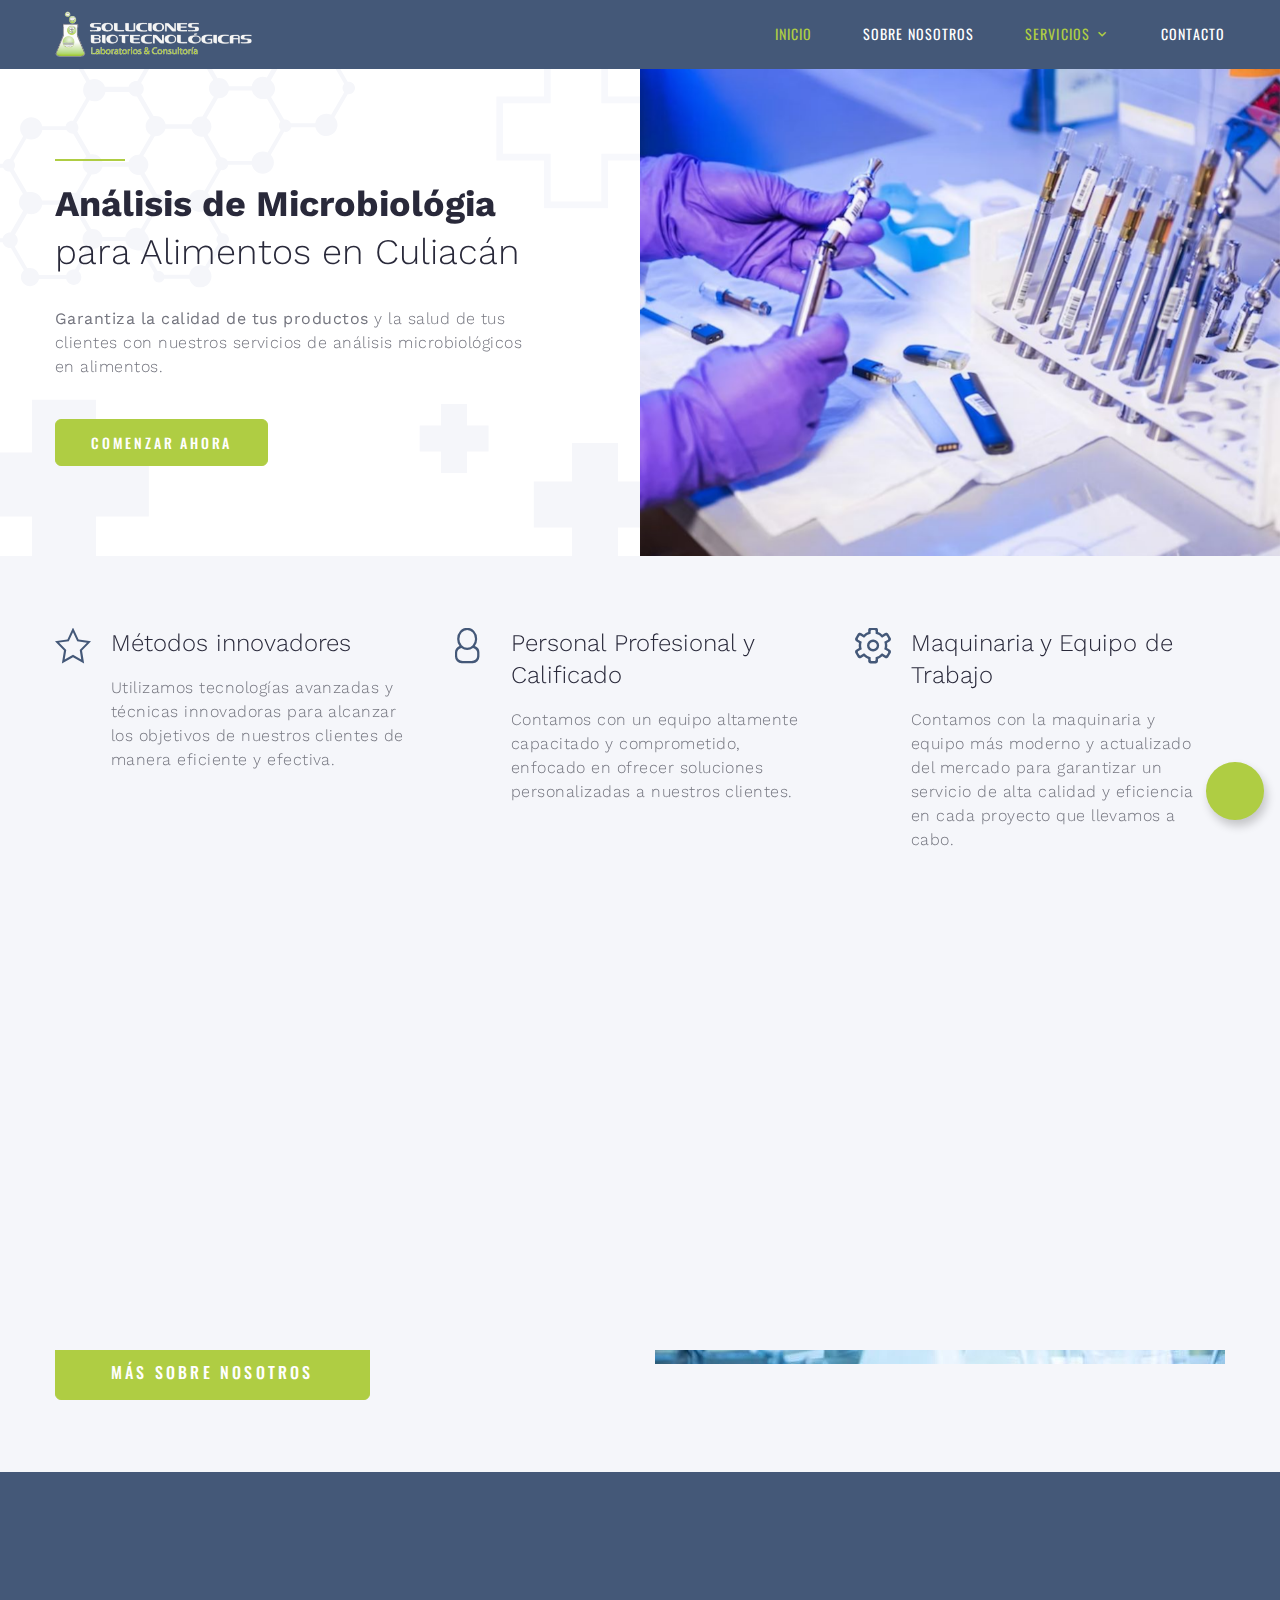
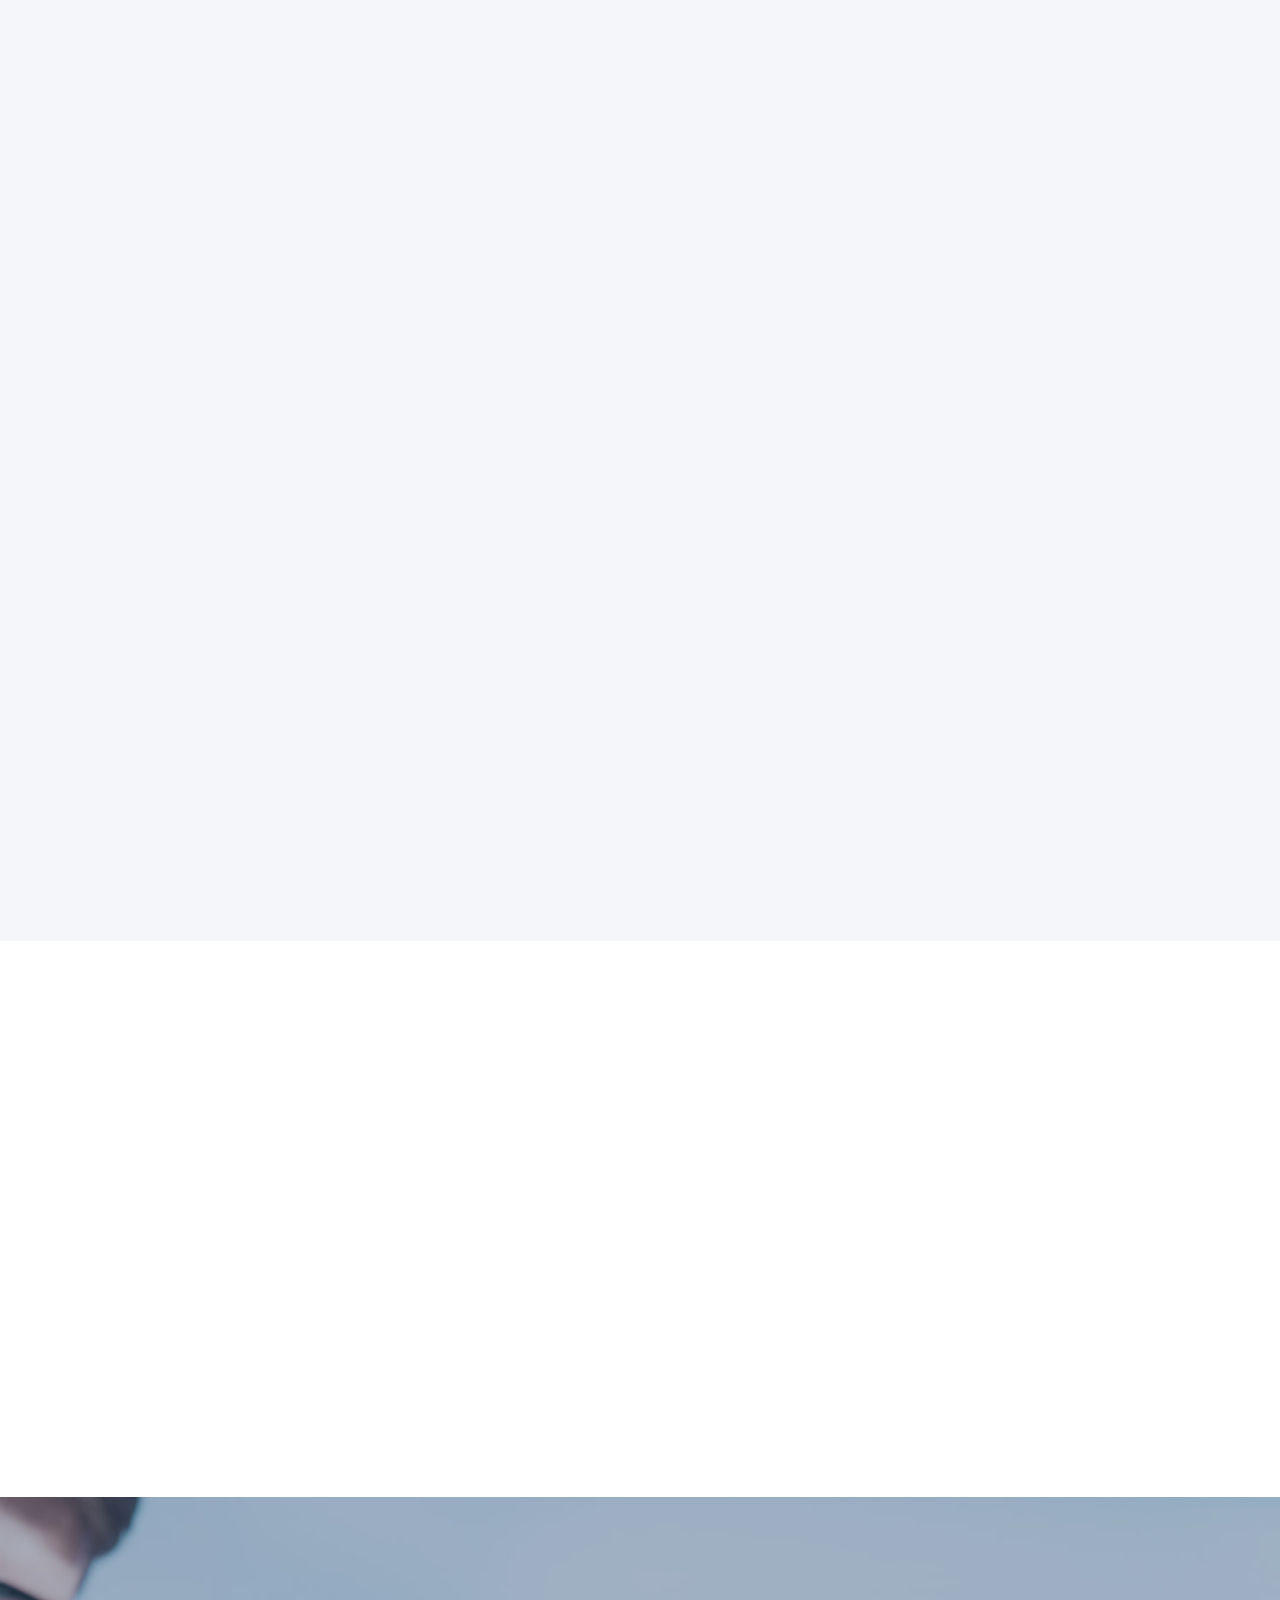
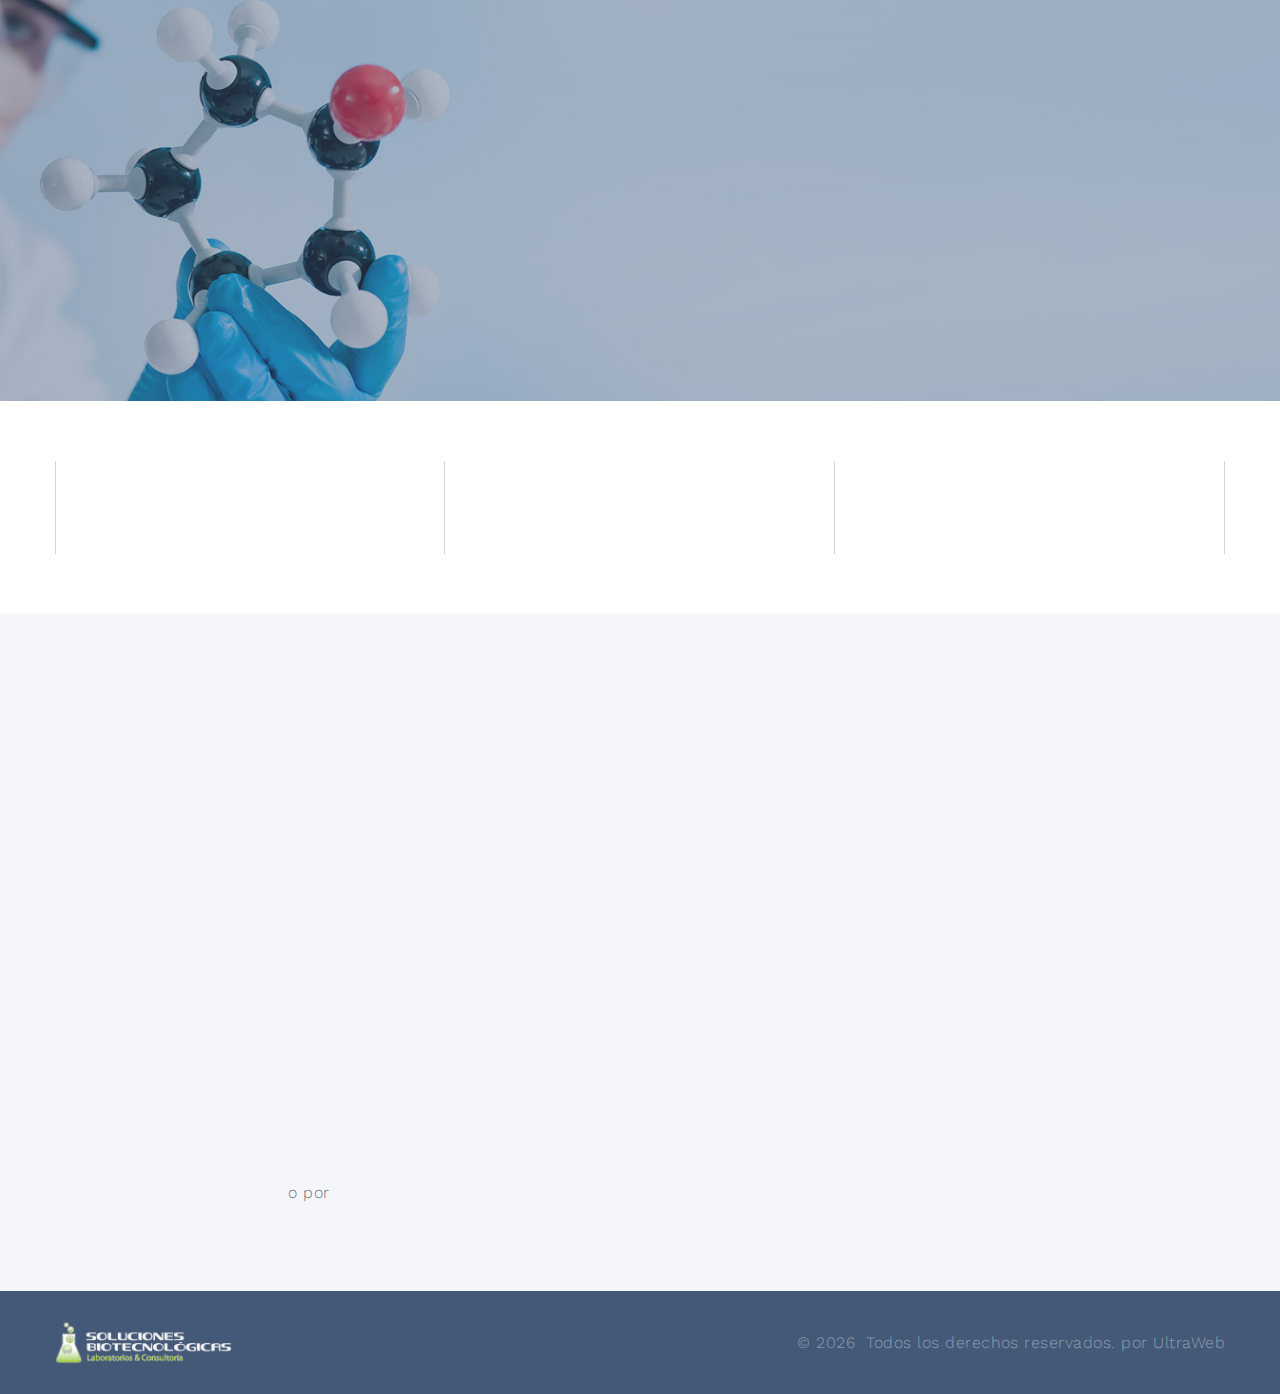
==== index.html @ 05a0835c "Update index.html" ====
<!DOCTYPE html>
<html class="wide wow-animation" lang="es-MX">
  <head>
    <title>Soluciones Biotecnológicas: Laboratorios & Consultoría</title>
    <meta name="format-detection" content="telephone=no">
    <meta name="viewport" content="width=device-width height=device-height initial-scale=1.0 maximum-scale=1.0 user-scalable=0">
    <meta http-equiv="X-UA-Compatible" content="IE=edge">
    <meta charset="utf-8">
    <link rel="icon" href="images/favicon.png" type="image/x-icon">
    <!-- Stylesheets-->
    <link rel="stylesheet" href="css/bootstrap.css">
    <link rel="stylesheet" href="css/fonts.css">
    <link rel="stylesheet" href="css/style.css">
  </head>
  <body>

    <div class="page">
      <!-- Page Header-->
      <header class="section page-header">
        <!-- RD Navbar-->
        <div class="rd-navbar-wrap">
          <nav class="rd-navbar rd-navbar-minimal" data-layout="rd-navbar-fixed" data-sm-layout="rd-navbar-fixed" data-md-layout="rd-navbar-fixed" data-md-device-layout="rd-navbar-fixed" data-lg-layout="rd-navbar-static" data-lg-device-layout="rd-navbar-fixed" data-xl-layout="rd-navbar-static" data-xl-device-layout="rd-navbar-static" data-xxl-layout="rd-navbar-static" data-xxl-device-layout="rd-navbar-static" data-lg-stick-up-offset="46px" data-xl-stick-up-offset="46px" data-xxl-stick-up-offset="46px" data-lg-stick-up="true" data-xl-stick-up="true" data-xxl-stick-up="true">
            <div class="rd-navbar-main-outer">
              <div class="rd-navbar-main">
                <!-- RD Navbar Panel-->
                <div class="rd-navbar-panel">
                  <!-- RD Navbar Toggle-->
                  <button class="rd-navbar-toggle" data-rd-navbar-toggle="#rd-navbar-nav-wrap-1"><span></span></button>
                  <!-- RD Navbar Brand--><a class="rd-navbar-brand" href="index.html"><img src="images/logo-inverse-358x102.png" alt="" width="250" height="60"/></a>
                </div>
                <div class="rd-navbar-main-element">
                  <div class="rd-navbar-nav-wrap" id="rd-navbar-nav-wrap-1">
                    <!-- RD Navbar Nav-->
                    <ul class="rd-navbar-nav">
                      <li class="rd-nav-item active"><a class="rd-nav-link" href="index.html">Inicio</a>
                      </li>
                      <li class="rd-nav-item"><a class="rd-nav-link" href="nosotros.html">Sobre Nosotros</a>
                      </li>
                      <li class="rd-nav-item active"><a class="rd-nav-link" href="#">Servicios</a>
                        <!-- RD Navbar Dropdown-->
                        <ul class="rd-menu rd-navbar-dropdown">
                          <li class="rd-dropdown-item"><a class="rd-dropdown-link" href="microbiologicos.html">Microbiológicos</a></li>
                          <li class="rd-dropdown-item"><a class="rd-dropdown-link" href="bromatologicos.html">Bromatológicos</a></li>
                          <li class="rd-dropdown-item"><a class="rd-dropdown-link" href="fisicoquimicos.html">Fisicoquímicos</a></li>
                          <li class="rd-dropdown-item"><a class="rd-dropdown-link" href="otros-servicios.html">Otros Servicios</a></li>
                        </ul>
                      </li>
                      <li class="rd-nav-item"><a class="rd-nav-link" href="#contacto">Contacto</a>
                      </li>
                    </ul>
                  </div>
                </div>
              </div>
            </div>
          </nav>
        </div>
      </header>
      <!-- FScreen-->
      <section class="section section-decor parallax-scene-js">
        <div class="section-halfscreen">
          <div class="section-halfscreen-inner">
            <div class="section-halfscreen-image wow fadeIn" style="background-image: url(images/screens-2-960x680.jpg);"></div>
            <div class="container">
              <div class="row">
                <div class="col-md-6 col-lg-5">
                  <div class="section-halfscreen-content">
                    <div class="wow-outer divider-small-outer">
                      <div class="divider-small wow fadeInLeft"></div>
                    </div>
                    <div class="wow-outer heading-3 offset-negative-1">
                      <h3 class="wow fadeInUp" data-wow-delay=".2s"><span class="font-weight-bold">Análisis de Microbiológia</span><br><span class="font-weight-light">para Alimentos en Culiacán</span></h3>
                    </div>
                    <div class="wow-outer p">
                      <p class="wow fadeInDown" data-wow-delay=".2s"><b>Garantiza la calidad de tus productos</b> y la salud de tus clientes con nuestros servicios de análisis microbiológicos en alimentos.</p>
                    </div><a class="button button-primary button-winona wow fadeIn" href="#contacto">Comenzar Ahora</a>
                  </div>
                </div>
              </div>
            </div>
          </div>
        </div>
        <div class="decor-1">
          <div class="layer" data-depth="0.1">
            <svg width="618px" height="422px" viewbox="0 0 618 422">
              <path fill-rule="evenodd" fill="rgb(245, 246, 250)" d="M136.975,313.080 C145.281,313.080 152.160,306.976 153.366,299.011 L187.264,299.011 C188.597,305.925 194.677,311.150 201.983,311.150 C202.757,311.150 203.512,311.071 204.255,310.958 L219.662,337.629 C215.755,340.336 213.195,344.846 213.195,349.956 C213.195,355.538 216.248,360.402 220.774,362.983 L202.058,395.385 C201.381,395.261 200.684,395.187 199.971,395.187 C194.725,395.187 190.314,398.718 188.961,403.529 L148.557,403.529 C147.204,397.437 141.769,392.878 135.265,392.878 C133.843,392.878 132.471,393.098 131.181,393.502 L112.397,360.982 C115.200,358.897 117.025,355.569 117.025,351.807 C117.025,348.332 115.470,345.225 113.024,343.126 L131.019,311.972 C132.869,312.683 134.874,313.080 136.975,313.080 M325.234,306.748 C330.479,306.748 334.890,303.217 336.244,298.405 L371.564,298.405 C373.763,304.980 379.959,309.723 387.276,309.723 C389.285,309.723 391.211,309.365 392.993,308.710 C393.341,308.630 393.685,308.540 394.022,308.433 L414.770,344.349 C413.224,346.007 412.271,348.222 412.271,350.666 C412.271,353.109 413.223,355.324 414.769,356.980 L395.412,390.488 C393.240,389.442 390.803,388.856 388.229,388.856 C379.924,388.856 373.045,394.959 371.838,402.924 L334.491,402.924 C333.250,399.782 330.190,397.557 326.603,397.557 C326.003,397.557 325.419,397.620 324.855,397.738 L305.542,364.307 C309.450,361.599 312.009,357.089 312.009,351.978 C312.009,347.817 310.310,344.055 307.570,341.339 C306.906,340.190 306.109,339.128 305.199,338.175 L323.444,306.591 C324.028,306.685 324.622,306.748 325.234,306.748 M42.583,258.258 C50.888,258.258 57.767,252.154 58.973,244.190 L95.282,244.190 C96.732,247.421 99.972,249.675 103.745,249.675 C104.278,249.675 104.800,249.621 105.308,249.534 L124.752,283.191 C121.140,285.929 118.801,290.256 118.801,295.136 C118.801,299.288 120.495,303.044 123.225,305.758 C123.749,306.533 124.335,307.265 124.979,307.940 L106.229,340.398 C106.013,340.384 105.798,340.365 105.579,340.365 C100.333,340.365 95.921,343.897 94.568,348.709 L54.165,348.709 C52.812,342.616 47.376,338.058 40.873,338.058 C39.451,338.058 38.079,338.276 36.790,338.680 L16.042,302.765 C17.589,301.108 18.540,298.893 18.540,296.449 C18.540,294.006 17.589,291.789 16.043,290.134 L35.399,256.626 C37.572,257.673 40.009,258.258 42.583,258.258 M228.281,254.083 C235.359,254.083 241.275,249.177 242.853,242.586 L281.335,242.586 C282.678,249.488 288.758,254.698 296.056,254.698 C297.101,254.698 298.123,254.591 299.109,254.387 L317.753,286.660 C315.327,288.757 313.786,291.850 313.786,295.308 C313.786,298.782 315.342,301.890 317.789,303.989 L300.132,334.553 C298.023,333.581 295.678,333.035 293.203,333.035 C284.898,333.035 278.019,339.139 276.814,347.103 L242.914,347.103 C241.581,340.190 235.501,334.965 228.195,334.965 C227.420,334.965 226.665,335.043 225.923,335.157 L210.517,308.486 C214.423,305.779 216.984,301.269 216.984,296.158 C216.984,290.695 214.055,285.924 209.686,283.303 L226.618,253.990 C227.165,254.049 227.719,254.083 228.281,254.083 M137.063,202.214 C145.368,202.214 152.246,196.110 153.452,188.145 L189.324,188.145 C190.450,190.145 192.294,191.682 194.510,192.409 C195.743,193.110 197.167,193.514 198.688,193.514 C198.930,193.514 199.164,193.496 199.400,193.476 L218.967,227.347 C215.505,230.093 213.281,234.332 213.281,239.092 C213.281,244.555 216.211,249.325 220.581,251.945 L203.645,281.259 C203.100,281.200 202.546,281.166 201.983,281.166 C194.904,281.166 188.987,286.072 187.410,292.665 L153.089,292.665 C151.352,285.371 144.804,279.940 136.975,279.940 C136.066,279.940 135.177,280.016 134.308,280.157 C134.140,280.151 133.972,280.144 133.802,280.144 C132.755,280.144 131.734,280.252 130.749,280.456 L110.961,246.203 C112.244,244.615 113.020,242.605 113.020,240.404 C113.020,237.961 112.068,235.745 110.522,234.089 L129.878,200.582 C132.051,201.629 134.488,202.214 137.063,202.214 M321.944,197.284 C328.897,197.284 334.734,192.551 336.432,186.134 L375.071,186.134 C376.547,192.862 382.543,197.900 389.719,197.900 C390.765,197.900 391.786,197.791 392.773,197.588 L412.560,231.843 C411.477,233.268 410.825,235.039 410.825,236.967 C410.825,238.171 411.080,239.315 411.532,240.353 C411.894,242.012 412.696,243.509 413.814,244.709 L394.459,278.216 C392.286,277.169 389.850,276.583 387.276,276.583 C378.968,276.583 372.090,282.688 370.885,290.653 L335.676,290.653 C333.893,286.656 329.894,283.867 325.234,283.867 C324.793,283.867 324.360,283.898 323.933,283.945 L305.227,251.563 C308.772,248.821 311.055,244.533 311.055,239.707 C311.055,234.125 308.002,229.261 303.476,226.679 L320.503,197.203 C320.979,197.250 321.457,197.284 321.944,197.284 M230.724,145.416 C239.032,145.416 245.910,139.312 247.115,131.347 L282.324,131.347 C284.107,135.343 288.106,138.133 292.766,138.133 C293.207,138.133 293.640,138.102 294.067,138.054 L312.773,170.437 C309.228,173.179 306.945,177.467 306.945,182.292 C306.945,187.875 309.998,192.738 314.524,195.320 L297.497,224.796 C297.021,224.750 296.543,224.715 296.056,224.715 C289.103,224.715 283.266,229.449 281.567,235.866 L242.929,235.866 C241.453,229.137 235.457,224.100 228.281,224.100 C227.235,224.100 226.214,224.208 225.227,224.411 L205.440,190.157 C206.523,188.732 207.175,186.961 207.175,185.032 C207.175,183.828 206.920,182.684 206.468,181.647 C206.106,179.987 205.304,178.490 204.185,177.290 L223.541,143.784 C225.714,144.830 228.150,145.416 230.724,145.416 M416.017,140.834 C423.094,140.834 429.013,135.928 430.590,129.335 L464.911,129.335 C466.648,136.628 473.196,142.060 481.025,142.060 C481.934,142.060 482.823,141.984 483.692,141.842 C483.860,141.848 484.028,141.855 484.198,141.855 C485.245,141.855 486.266,141.748 487.251,141.544 L507.039,175.797 C505.756,177.384 504.980,179.395 504.980,181.595 C504.980,184.038 505.932,186.254 507.478,187.910 L488.122,221.418 C485.949,220.371 483.511,219.785 480.937,219.785 C472.632,219.785 465.754,225.890 464.548,233.854 L428.676,233.854 C427.550,231.855 425.706,230.318 423.490,229.590 C422.257,228.889 420.833,228.486 419.312,228.486 C419.070,228.486 418.836,228.504 418.599,228.523 L399.033,194.652 C402.495,191.906 404.719,187.668 404.719,182.908 C404.719,177.444 401.789,172.674 397.419,170.054 L414.355,140.740 C414.900,140.800 415.454,140.834 416.017,140.834 M324.797,88.965 C333.102,88.965 339.981,82.860 341.186,74.896 L375.086,74.896 C376.419,81.809 382.499,87.034 389.805,87.034 C390.579,87.034 391.335,86.956 392.077,86.843 L407.483,113.514 C403.577,116.221 401.016,120.731 401.016,125.842 C401.016,131.305 403.945,136.076 408.314,138.697 L391.382,168.010 C390.834,167.950 390.281,167.917 389.719,167.917 C382.641,167.917 376.725,172.823 375.147,179.413 L336.665,179.413 C335.322,172.512 329.242,167.302 321.944,167.302 C320.899,167.302 319.877,167.409 318.891,167.613 L300.247,135.340 C302.673,133.242 304.214,130.150 304.214,126.691 C304.214,123.217 302.658,120.110 300.211,118.011 L317.868,87.446 C319.977,88.419 322.322,88.965 324.797,88.965 M512.421,81.635 C517.667,81.635 522.079,78.102 523.432,73.291 L563.835,73.291 C565.188,79.384 570.624,83.942 577.127,83.942 C578.549,83.942 579.921,83.723 581.210,83.319 L601.958,119.235 C600.411,120.892 599.460,123.107 599.460,125.551 C599.460,127.994 600.411,130.211 601.957,131.865 L582.601,165.373 C580.428,164.326 577.991,163.742 575.417,163.742 C567.112,163.742 560.233,169.845 559.027,177.810 L522.718,177.810 C521.268,174.579 518.028,172.324 514.255,172.324 C513.722,172.324 513.200,172.379 512.692,172.466 L493.248,138.809 C496.860,136.071 499.198,131.744 499.198,126.863 C499.198,122.712 497.504,118.955 494.775,116.242 C494.251,115.467 493.665,114.734 493.021,114.060 L511.771,81.602 C511.987,81.615 512.202,81.635 512.421,81.635 M229.771,33.144 C238.076,33.144 244.955,27.040 246.162,19.075 L283.509,19.075 C284.750,22.217 287.810,24.443 291.397,24.443 C291.997,24.443 292.581,24.380 293.144,24.261 L312.458,57.693 C308.550,60.401 305.990,64.911 305.990,70.021 C305.990,74.183 307.690,77.945 310.430,80.660 C311.094,81.809 311.891,82.872 312.801,83.825 L294.556,115.408 C293.972,115.314 293.378,115.252 292.766,115.252 C287.521,115.252 283.110,118.783 281.756,123.594 L246.436,123.594 C244.237,117.020 238.041,112.276 230.724,112.276 C228.715,112.276 226.788,112.635 225.006,113.289 C224.659,113.369 224.315,113.460 223.978,113.566 L203.230,77.650 C204.776,75.993 205.729,73.777 205.729,71.334 C205.729,68.891 204.777,66.675 203.231,65.019 L222.588,31.511 C224.760,32.558 227.197,33.144 229.771,33.144 M418.029,26.813 C423.275,26.813 427.686,23.281 429.039,18.471 L469.443,18.471 C470.796,24.563 476.231,29.121 482.735,29.121 C484.157,29.121 485.529,28.901 486.819,28.497 L505.603,61.018 C502.800,63.102 500.975,66.431 500.975,70.193 C500.975,73.668 502.530,76.775 504.976,78.873 L486.981,110.028 C485.131,109.316 483.126,108.920 481.025,108.920 C472.719,108.920 465.840,115.024 464.634,122.989 L430.736,122.989 C429.403,116.075 423.323,110.850 416.017,110.850 C415.243,110.850 414.488,110.928 413.745,111.041 L398.338,84.371 C402.245,81.663 404.805,77.154 404.805,72.043 C404.805,66.462 401.752,61.597 397.226,59.016 L415.942,26.614 C416.619,26.738 417.316,26.813 418.029,26.813 M229.771,0.005 C220.614,0.005 213.192,7.424 213.192,16.576 C213.192,21.008 214.938,25.032 217.775,28.005 L198.017,62.205 C197.508,62.118 196.987,62.063 196.454,62.063 C191.330,62.063 187.177,66.214 187.177,71.334 C187.177,76.455 191.330,80.605 196.454,80.605 C196.987,80.605 197.508,80.550 198.017,80.463 L218.853,116.529 C216.393,118.788 214.769,121.940 214.490,125.471 C214.266,126.561 214.146,127.689 214.146,128.847 C214.146,133.280 215.891,137.303 218.729,140.276 L198.972,174.477 C198.462,174.390 197.941,174.335 197.408,174.335 C192.753,174.335 188.912,177.763 188.244,182.228 L153.286,182.228 C151.709,174.717 145.046,169.076 137.063,169.076 C127.906,169.076 120.484,176.494 120.484,185.646 C120.484,190.079 122.229,194.101 125.066,197.075 L105.308,231.277 C104.800,231.188 104.278,231.133 103.745,231.133 C99.356,231.133 95.689,234.181 94.725,238.272 L58.807,238.272 C57.230,230.761 50.567,225.120 42.583,225.120 C33.426,225.120 26.004,232.538 26.004,241.689 C26.004,246.123 27.749,250.146 30.586,253.119 L10.830,287.320 C10.320,287.232 9.799,287.178 9.265,287.178 C4.142,287.178 -0.011,291.328 -0.011,296.449 C-0.011,301.569 4.142,305.720 9.265,305.720 C9.799,305.720 10.320,305.665 10.830,305.578 L31.665,341.643 C28.955,344.132 27.255,347.701 27.255,351.668 C27.255,359.184 33.353,365.278 40.873,365.278 C47.378,365.278 52.813,360.720 54.165,354.626 L94.497,354.626 C95.755,359.580 100.232,363.247 105.579,363.247 C106.001,363.247 106.418,363.222 106.828,363.177 L126.056,396.464 C123.347,398.953 121.647,402.523 121.647,406.489 C121.647,414.006 127.745,420.101 135.265,420.101 C141.770,420.101 147.206,415.542 148.557,409.449 L188.889,409.449 C190.147,414.400 194.625,418.069 199.971,418.069 C206.294,418.069 211.419,412.945 211.419,406.626 C211.419,403.151 209.862,400.044 207.415,397.947 L226.532,364.854 C227.078,364.916 227.632,364.948 228.195,364.948 C235.427,364.948 241.462,359.832 242.878,353.021 L276.980,353.021 C278.478,360.162 284.578,365.602 292.036,366.123 C293.592,366.670 295.264,366.971 297.009,366.971 C298.056,366.971 299.077,366.862 300.063,366.658 L319.851,400.913 C318.768,402.338 318.116,404.109 318.116,406.038 C318.116,410.722 321.916,414.520 326.603,414.520 C330.305,414.520 333.446,412.146 334.605,408.842 L372.004,408.842 C373.581,416.354 380.244,421.994 388.229,421.994 C397.386,421.994 404.808,414.575 404.808,405.425 C404.808,400.992 403.062,396.968 400.225,393.994 L419.983,359.795 C420.492,359.881 421.013,359.936 421.546,359.936 C426.670,359.936 430.823,355.786 430.823,350.666 C430.823,345.545 426.670,341.395 421.546,341.395 C421.013,341.395 420.492,341.450 419.983,341.537 L399.147,305.471 C401.607,303.211 403.231,300.059 403.509,296.529 C403.734,295.439 403.854,294.310 403.854,293.153 C403.854,288.719 402.108,284.697 399.271,281.723 L419.028,247.522 C419.538,247.609 420.059,247.665 420.592,247.665 C425.247,247.665 429.088,244.237 429.756,239.771 L464.714,239.771 C466.291,247.283 472.953,252.924 480.937,252.924 C490.094,252.924 497.516,245.505 497.516,236.354 C497.516,231.920 495.771,227.898 492.934,224.924 L512.692,190.723 C513.200,190.812 513.722,190.866 514.255,190.866 C518.644,190.866 522.310,187.818 523.275,183.728 L559.193,183.728 C560.770,191.239 567.433,196.879 575.417,196.879 C584.574,196.879 591.996,189.462 591.996,180.311 C591.996,175.877 590.251,171.854 587.414,168.881 L607.170,134.679 C607.680,134.767 608.201,134.822 608.735,134.822 C613.858,134.822 618.011,130.671 618.011,125.551 C618.011,120.431 613.858,116.280 608.735,116.280 C608.201,116.280 607.680,116.335 607.170,116.422 L586.335,80.357 C589.045,77.868 590.745,74.299 590.745,70.332 C590.745,62.815 584.647,56.721 577.127,56.721 C570.622,56.721 565.187,61.280 563.835,67.374 L523.503,67.374 C522.245,62.420 517.768,58.752 512.421,58.752 C511.999,58.752 511.582,58.778 511.172,58.823 L491.944,25.536 C494.653,23.047 496.353,19.477 496.353,15.511 C496.353,7.993 490.255,1.899 482.735,1.899 C476.230,1.899 470.794,6.458 469.443,12.551 L429.111,12.551 C427.853,7.600 423.375,3.931 418.029,3.931 C411.706,3.931 406.581,9.055 406.581,15.374 C406.581,18.848 408.138,21.955 410.585,24.052 L391.467,57.145 C390.922,57.084 390.367,57.052 389.805,57.052 C382.573,57.052 376.538,62.168 375.122,68.978 L341.020,68.978 C339.522,61.838 333.422,56.397 325.964,55.877 C324.408,55.330 322.736,55.029 320.991,55.029 C319.944,55.029 318.923,55.138 317.937,55.342 L298.148,21.086 C299.232,19.661 299.883,17.890 299.883,15.962 C299.883,11.277 296.084,7.480 291.397,7.480 C287.695,7.480 284.554,9.854 283.395,13.158 L245.995,13.158 C244.419,5.646 237.756,0.005 229.771,0.005 "></path>
            </svg>
          </div>
        </div>
        <div class="decor-2">
          <div class="layer" data-depth="0.14">
            <svg class="plus" width="253px" height="253px" viewbox="0 0 253 253">
              <path fill-rule="evenodd" fill="rgb(245, 246, 250)" d="M173.937,0.003 L79.063,0.003 L79.063,79.062 L0.003,79.062 L0.003,173.936 L79.063,173.936 L79.063,252.997 L173.937,252.997 L173.937,173.936 L252.997,173.936 L252.997,79.062 L173.937,79.062 L173.937,0.003 "></path>
            </svg>
          </div>
        </div>
        <div class="decor-3">
          <div class="layer" data-depth="0.16">
            <svg class="plus" width="239px" height="238px" viewbox="0 0 239 238">
              <path fill-rule="evenodd" fill="rgb(247, 248, 252)" d="M10.508,156.748 L10.508,81.253 L81.754,81.253 L81.754,10.007 L157.249,10.007 L157.249,81.253 L228.495,81.253 L228.495,156.745 L157.249,156.748 L157.249,227.995 L81.754,227.995 L81.754,156.748 L10.508,156.748 M167.249,0.005 L71.752,0.005 L71.752,71.251 L0.506,71.251 L0.506,166.750 L71.752,166.750 L71.752,237.995 L167.249,237.995 L167.249,166.750 L238.494,166.750 L238.494,71.251 L233.496,71.251 L233.496,76.252 L233.496,71.251 L167.249,71.251 L167.249,0.005 "></path>
            </svg>
          </div>
        </div>
        <div class="decor-4">
          <div class="layer" data-depth="0.13">
            <svg class="plus" width="253px" height="253px" viewbox="0 0 253 253">
              <path fill-rule="evenodd" fill="rgb(245, 246, 250)" d="M173.937,0.003 L79.063,0.003 L79.063,79.062 L0.003,79.062 L0.003,173.936 L79.063,173.936 L79.063,252.997 L173.937,252.997 L173.937,173.936 L252.997,173.936 L252.997,79.062 L173.937,79.062 L173.937,0.003 "></path>
            </svg>
          </div>
        </div>
        <div class="decor-5">
          <div class="layer" data-depth="0.2">
            <svg class="plus" width="253px" height="253px" viewbox="0 0 253 253">
              <path fill-rule="evenodd" fill="rgb(245, 246, 250)" d="M173.937,0.003 L79.063,0.003 L79.063,79.062 L0.003,79.062 L0.003,173.936 L79.063,173.936 L79.063,252.997 L173.937,252.997 L173.937,173.936 L252.997,173.936 L252.997,79.062 L173.937,79.062 L173.937,0.003 "></path>
            </svg>
          </div>
        </div>
      </section>
      <!-- Small Features-->
      <section class="section section-lg bg-gray-100">
        <div class="container">
          <div class="row row-30">
            <div class="col-sm-6 col-lg-4 wow-outer">
              <!-- Box Minimal-->
              <article class="box-minimal">
                <div class="box-minimal-icon fl-bigmug-line-favourites5 wow fadeIn"></div>
                <div class="box-minimal-main wow-outer">
                  <h4 class="box-minimal-title wow slideInDown">Métodos innovadores</h4>
                  <p class="wow fadeInUpSmall">Utilizamos tecnologías avanzadas y técnicas innovadoras para alcanzar los objetivos de nuestros clientes de manera eficiente y efectiva.</p> 
                </div>
              </article>
            </div>
            <div class="col-sm-6 col-lg-4 wow-outer">
              <!-- Box Minimal-->
              <article class="box-minimal">
                <div class="box-minimal-icon fl-bigmug-line-user144 wow fadeIn" data-wow-delay=".1s"></div>
                <div class="box-minimal-main wow-outer">
                  <h4 class="box-minimal-title wow slideInDown" data-wow-delay=".1s">Personal Profesional y Calificado</h4>
                  <p class="wow fadeInUpSmall" data-wow-delay=".1s">Contamos con un equipo altamente capacitado y comprometido, enfocado en ofrecer soluciones personalizadas a nuestros clientes.</p>
                </div>
              </article>
            </div>
            <div class="col-sm-6 col-lg-4 wow-outer">
              <!-- Box Minimal-->
              <article class="box-minimal">
                <div class="box-minimal-icon fl-bigmug-line-gear30 wow fadeIn" data-wow-delay=".2s"></div>
                <div class="box-minimal-main wow-outer">
                  <h4 class="box-minimal-title wow slideInDown" data-wow-delay=".2s">Maquinaria y Equipo de Trabajo</h4>
                  <p class="wow fadeInUpSmall" data-wow-delay=".2s">Contamos con la maquinaria y equipo más moderno y actualizado del mercado para garantizar un servicio de alta calidad y eficiencia en cada proyecto que llevamos a cabo.</p>
                </div>
              </article>
            </div>
          </div>
        </div>
      </section>
      <!-- Advantages and Achievements-->
      <!--<section class="section section-lg text-center">
        <div class="container">
          <h3 class="wow-outer"><span class="wow slideInUp">Nuestros Logros</span></h3>
          <p class="wow-outer"><span class="text-width-1 wow slideInDown">Desde nuestro establecimiento en 2007, nuestro equipo ha logrado mucho. A continuación se presentan algunas estadísticas y datos interesantes sobre nuestro laboratorio científico.</span></p>
          <div class="row row-30">
            <div class="col-6 col-md-3 wow-outer">
              <article class="counter-minimal wow slideInDown">
                <div class="counter-minimal-icon fl-bigmug-line-circular220"></div>
                <div class="counter-minimal-main">
                  <div class="counter">120</div>
                </div>
                <h5 class="counter-minimal-title">Soluciones científicas</h5>
              </article>
            </div>
            <div class="col-6 col-md-3 wow-outer">
              <article class="counter-minimal wow slideInDown">
                <div class="counter-minimal-icon fl-bigmug-line-graphical8"></div>
                <div class="counter-minimal-main">
                  <div class="counter">238</div>
                </div>
                <h5 class="counter-minimal-title">Proyectos de investigación</h5>
              </article>
            </div>
            <div class="col-6 col-md-3 wow-outer">
              <article class="counter-minimal wow slideInDown">
                <div class="counter-minimal-icon fl-bigmug-line-favourites5"></div>
                <div class="counter-minimal-main">
                  <div class="counter">16</div>
                </div>
                <h5 class="counter-minimal-title">años de experiencia</h5>
              </article>
            </div>
            <div class="col-6 col-md-3 wow-outer">
              <article class="counter-minimal wow slideInDown">
                <div class="counter-minimal-icon fl-bigmug-line-user144"></div>
                <div class="counter-minimal-main">
                  <div class="counter">54</div>
                </div>
                <h5 class="counter-minimal-title">Empleados Calificados</h5>
              </article>
            </div>
          </div>
        </div>
      </section>-->
      <section class="section section-lg bg-gray-100">
        <div class="container">
          <div class="row row-50 justify-content-center justify-content-lg-between">
            <div class="col-md-10 col-lg-6 col-xl-5">
              <h3>¿Quiénes somos?</h3>
              <p>Somos una organización en el giro de servicios que se encargan de realizar <span class="font-weight-bold">estudios de laboratorio en alimentos tanto humano como animal.</span></p>
              <p>Iniciamos en el año <span class="font-weight-bold">2007</span> operaciones con el nombre de <span class="font-weight-bold">Laboratorio Industrial Gervel SA de CV</span>, a principios del <span class="font-weight-bold">2010</span> nos posicionamos bajo el nombre de Soluciones Biotecnológicas; Laboratorios & Consultoría, abarcando análisis de alimentos, así como consultorías en materias de calidad dentro de industria de alimentaria</p><a class="button button-lg button-primary button-winona" href="nosotros.html">Más sobre nosotros</a>
            </div>
            <div class="col-md-10 col-lg-6"><img class="img-responsive" src="images/nosotros.jpg" alt="" width="570" height="368"/>
            </div>
          </div>
        </div>
      </section>
      <!-- CTA Thin-->
      <section class="section section-xs bg-secondary text-center">
        <div class="container">
          <div class="row justify-content-center">
            <div class="col-sm-10 col-md-12">
              <div class="box-cta-thin">
                <h4 class="wow-outer"><span class="wow slideInRight">¡Contactanos para brindarte <span class="font-weight-bold">nuestros servicios</span> ahora mismo!</span></h4>
                <div class="wow-outer button-outer"><a class="button button-primary button-winona wow slideInLeft" href="#contacto">Contactar Ahora</a></div>
              </div>
            </div>
          </div>
        </div>
      </section>
      <!-- What We Offer-->
      <section class="section section-lg bg-gray-100 text-center">
        <div class="container">
          <h3 class="wow-outer"><span class="wow slideInUp">Nuestros Beneficios</span></h3>
          <div class="row row-30">
            <div class="col-sm-6 col-lg-4 wow-outer">
              <!-- Box Creative-->
              <article class="box-creative wow slideInDown">
                <div class="box-creative-icon fa-flask"></div>
                <h4 class="box-creative-title">Calidad y precisión</h4>
                <p>Nuestros análisis microbiológicos, bromatológicos y fisicoquímicos utilizan tecnología de vanguardia para proporcionar resultados precisos y confiables en todo momento.</p>
              </article>
            </div>
            <div class="col-sm-6 col-lg-4 wow-outer">
              <!-- Box Creative-->
              <article class="box-creative wow slideInDown" data-wow-delay=".05s">
                <div class="box-creative-icon fa-star"></div>
                <h4 class="box-creative-title">Confiabilidad</h4>
                <p>Brindamos una atención personalizada a nuestros clientes, satisfaciendo sus necesidades y objetivos de calidad, y asegurándonos de que se sientan seguros y satisfechos con nuestros servicios.</p>
              </article>
            </div>
            <div class="col-sm-6 col-lg-4 wow-outer">
              <!-- Box Creative-->
              <article class="box-creative wow slideInDown" data-wow-delay=".1s">
                <div class="box-creative-icon fa-handshake-o"></div>
                <h4 class="box-creative-title">Cumplimiento y responsabilidad</h4>
                <p>Contamos con un equipo de profesionales capacitados y con amplia experiencia en la realización de análisis de control de calidad en la industria alimentaria.</p>
              </article>
            </div>
            <div class="col-sm-6 col-lg-4 wow-outer">
              <!-- Box Creative-->
              <article class="box-creative wow slideInDown" data-wow-delay=".15s">
                <div class="box-creative-icon fa-hourglass-2"></div>
                <h4 class="box-creative-title">Ahorro de tiempo y recursos</h4>
                <p>Nos enfocamos en la mejora continua de nuestros servicios y procesos, lo que nos permite ofrecer soluciones innovadoras y adaptarnos a las necesidades y demandas de nuestros clientes.</p>
              </article>
            </div>
            <div class="col-sm-6 col-lg-4 wow-outer">
              <!-- Box Creative-->
              <article class="box-creative wow slideInDown" data-wow-delay=".20s">
                <div class="box-creative-icon fa-comments"></div>
                <h4 class="box-creative-title">Atención al cliente personalizada</h4>
                <p>Ofrecemos informes personalizados y detallados que brindan información precisa sobre la calidad de los alimentos, lo que permite a nuestros clientes tomar decisiones informadas sobre sus productos.</p>
              </article>
            </div>
            <div class="col-sm-6 col-lg-4 wow-outer">
              <!-- Box Creative-->
              <article class="box-creative wow slideInDown" data-wow-delay=".25s">
                <div class="box-creative-icon fa-thumbs-up"></div>
                <h4 class="box-creative-title">Mejora de la reputación y credibilidad</h4>
                <p>Sabemos que el tiempo es un factor crítico para nuestros clientes, por lo que nos esforzamos por entregar resultados precisos y confiables en un tiempo récord, sin comprometer la calidad de nuestros servicios.</p>
              </article>
            </div>
          </div>
        </div>
      </section>
      <!-- Projects-->
      <section class="section section-lg text-center">
        <div class="container">
          <h3 class="wow-outer"><span class="wow slideInUp">Nuestros Servicios</span></h3>
          <p class="wow-outer"><span class="text-width-1 wow slideInDown">Eche un vistazo a algunos de nuestros servicios de investigación clínica y otras soluciones científicas de alta calidad que hemos estado ofreciendo a nuestros clientes desde nuestro establecimiento.</span></p>
          <div class="row row-30 justify-content-center">
            <div class="col-sm-6 col-lg-5 col-xl-3 wow-outer">
                    <!-- Thumbnail Modern--><a class="thumbnail-modern wow slideInLeft" href="microbiologicos.html"><img class="thumbnail-modern-image" src="images/Microbiológicos.jpg" alt="" width="370" height="256"/>
                      <div class="thumbnail-modern-caption">
                        <p class="thumbnail-modern-title">Microbiológicos</p>
                        <p class="thumbnail-modern-text">Ofrecemos análisis microbiológicos de alta precisión para detectar la presencia de microorganismos en tus productos y superficies...</p>
                      </div>
                      <div class="thumbnail-modern-dummy"></div></a>
            </div>
            <div class="col-sm-6 col-lg-5 col-xl-3 wow-outer">
                    <!-- Thumbnail Modern--><a class="thumbnail-modern wow slideInLeft" href="bromatologicos.html"><img class="thumbnail-modern-image" src="images/Bromatológicos.jpg" alt="" width="370" height="256"/>
                      <div class="thumbnail-modern-caption">
                        <p class="thumbnail-modern-title">Bromatológicos</p>
                        <p class="thumbnail-modern-text">En nuestro laboratorio, ofrecemos análisis bromatológicos para determinar la composición química de tus productos...</p>
                      </div>
                      <div class="thumbnail-modern-dummy"></div></a>
            </div>
            <div class="col-sm-6 col-lg-5 col-xl-3 wow-outer">
                    <!-- Thumbnail Modern--><a class="thumbnail-modern wow slideInRight" href="fisicoquimicos.html"><img class="thumbnail-modern-image" src="images/grid-layout-4-370x256.jpg" alt="" width="370" height="256"/>
                      <div class="thumbnail-modern-caption">
                        <p class="thumbnail-modern-title">Fisicoquímicos</p>
                        <p class="thumbnail-modern-text">Ofrecemos análisis fisicoquímicos para determinar las características físicas y químicas de tus productos...</p>
                      </div>
                      <div class="thumbnail-modern-dummy"></div></a>
            </div>
            <div class="col-sm-6 col-lg-5 col-xl-3 wow-outer">
                    <!-- Thumbnail Modern--><a class="thumbnail-modern wow slideInRight" href="otros-servicios.html"><img class="thumbnail-modern-image" src="images/grid-layout-6-370x256.jpg" alt="" width="370" height="256"/>
                      <div class="thumbnail-modern-caption">
                        <p class="thumbnail-modern-title">Otros Estudios</p>
                        <p class="thumbnail-modern-text">Además de los análisis anteriores, también ofrecemos cálculos de energía, análisis de grasas, análisis...</p>
                      </div>
                      <div class="thumbnail-modern-dummy"></div></a>
            </div>
          </div>
        </div>
      </section>
      <!-- Man CTA-->
      <section class="section section-xl bg-secondary bg-image bg-image-1" style="background-image: url(images/call-to-action-2-1920x584.jpg);">
        <div class="container">
          <div class="row justify-content-sm-end">
            <div class="col-sm-9 col-md-7 col-lg-6">
              <div class="box-2">
                <div class="wow-outer">
                  <div class="wow slideInUp">
                    <h4B>rindamos Confiabilidad y Asequibilidad</h4>
                    <h3 class="font-weight-bold">Manten la Salud de Tus Consumidores</h3>
                  </div>
                </div>
                <div class="wow-outer offset-top-4">
                  <div class="wow slideInDown">
                    <p>Detectamos la presencia de microorganismos dañinos en tus instalaciones y te proporcionamos información para mantener la salud de tus consumidores y la de tu empresa..</p><a class="button button-primary button-winona" href="#contacto">Contactar Ahora</a>
                  </div>
                </div>
              </div>
            </div>
          </div>
        </div>
      </section>
      <section class="section section-sm" id="contacto">
        <div class="container">
          <div class="layout-bordered">
            <div class="layout-bordered-item wow-outer">
              <div class="layout-bordered-item-inner wow slideInUp">
                <div class="icon icon-lg mdi mdi-phone text-primary"></div>
                <ul class="list-0">
                  <li><a class="link-default" href="tel:6677559964">+52 667 755 9964</a></li>
                </ul>
              </div>
            </div>
            <div class="layout-bordered-item wow-outer">
              <div class="layout-bordered-item-inner wow slideInUp">
                <div class="icon icon-lg mdi mdi-email text-primary"></div><a class="link-default" href="mailto:labsolbiotec@gmail.com">labsolbiotec@gmail.com</a>
              </div>
            </div>
            <div class="layout-bordered-item wow-outer">
              <div class="layout-bordered-item-inner wow slideInUp">
                <div class="icon icon-lg mdi mdi-map-marker text-primary"></div><a class="link-default" href="https://goo.gl/maps/wr9D15Wt1BBuxGVx5">C. Valle de Asturias 5025, Valle Alto, 80050 Sin.</a>
              </div>
            </div>
          </div>
        </div>
      </section>
      <section class="section bg-gray-100">
        <div class="range justify-content-xl-between">
          <div class="cell-xl-6 align-self-center container">
            <div class="row">
              <div class="col-lg-9 cell-inner">
                <div class="section-lg">
                  <h3 class="wow-outer"><span class="wow slideInDown">Formulario de contacto</span></h3>
                  <!-- RD Mailform-->
                  <form class="rd-form rd-mailform" data-form-output="form-output-global" data-form-type="contact" method="post" action="bat/rd-mailform.php">
                    <div class="row row-10">
                      <div class="col-md-6 wow-outer">
                        <div class="form-wrap wow fadeSlideInUp">
                          <label class="form-label-outside" for="contact-first-name">Nombre</label>
                          <input class="form-input" id="contact-first-name" type="text" name="nombre" data-constraints="@Required">
                        </div>
                      </div>
                      <div class="col-md-6 wow-outer">
                        <div class="form-wrap wow fadeSlideInUp">
                          <label class="form-label-outside" for="contact-last-name">Apellido</label>
                          <input class="form-input" id="contact-last-name" type="text" name="Apellido" data-constraints="@Required">
                        </div>
                      </div>
                      <div class="col-md-6 wow-outer">
                        <div class="form-wrap wow fadeSlideInUp">
                          <label class="form-label-outside" for="contact-email">E-mail</label>
                          <input class="form-input" id="contact-email" type="email" name="Email" data-constraints="@Email @Required">
                        </div>
                      </div>
                      <div class="col-md-6 wow-outer">
                        <div class="form-wrap wow fadeSlideInUp">
                          <label class="form-label-outside" for="contact-phone">Teléfono</label>
                          <input class="form-input" id="contact-phone" type="text" name="Teléfono" data-constraints="@PhoneNumber @Required">
                        </div>
                      </div>
                      <div class="col-12 wow-outer">
                        <div class="form-wrap wow fadeSlideInUp">
                          <label class="form-label-outside" for="contact-message">Mensaje</label>
                          <textarea class="form-input" id="contact-message" name="Mensaje" data-constraints="@Required"></textarea>
                        </div>
                      </div>
                    </div>
                    <div class="group group-middle">
                      <div class="wow-outer">
                        <button class="button button-primary button-winona wow slideInRight" type="submit">Enviar Mensaje</button>
                      </div>
                      <p>o por</p>
                      <div class="wow-outer"><a class="button button-default-outline button-icon button-icon-left button-winona wow slideInLeft" href="https://wa.link/qc9gf0"><span class="icon text-primary fa-whatsapp"></span>WhatsApp</a></div>
                    </div>
                  </form>
                </div>
              </div>
            </div>
          </div>
          <div class="cell-xl-5 height-fill wow fadeIn">

            <!--Please, add the data attribute data-key="YOUR_API_KEY" in order to insert your own API key for the Google map.-->
            <!--Please note that YOUR_API_KEY should replaced with your key.-->
            <!--Example: <div class="google-map-container" data-key="YOUR_API_KEY">-->
            <div class="google-map-container">
              <iframe src="https://www.google.com/maps/embed?pb=!1m17!1m12!1m3!1d3621.588950870729!2d-107.46412210852421!3d24.809525015976934!2m3!1f0!2f0!3f0!3m2!1i1024!2i768!4f13.1!3m2!1m1!2zMjTCsDQ4JzM0LjEiTiAxMDfCsDI3JzUyLjAiVw!5e0!3m2!1ses!2smx!4v1683859344651!5m2!1ses!2smx" width="100%" height="100%" style="border:0;" allowfullscreen="" loading="lazy" referrerpolicy="no-referrer-when-downgrade"></iframe>
            </div>
          </div>
        </div>
      </section>
      <!-- Page Footer-->
      <footer class="section footer-minimal bg-secondary">
        <div class="container"> 
          <div class="footer-minimal-inner"><a class="brand" href="index.html"><img src="images/logo-inverse-358x102.png" alt="" width="179" height="51"/></a>
            <!-- Rights-->
            <p class="rights"><span>&copy;&nbsp;</span><span class="copyright-year"></span><span>&nbsp;</span><span> Todos los derechos reservados. por</span><span>&nbsp;</span><a href="https://UltraWeb.mx">UltraWeb</a></p>
          </div>
        </div>
      </footer>
    </div>
    <div class="preloader"> 
      <div class="preloader-logo"><img src="images/logo2-default-358x102.png" alt="" width="219" height="53"/>
      </div>
      <div class="preloader-body">
        <div id="loadingProgressG">
          <div class="loadingProgressG" id="loadingProgressG_1"></div>
        </div>
      </div>
    </div>
    <!-- Global Mailform Output-->
    <div class="snackbars" id="form-output-global"></div>
<!--<a href="https://api.whatsapp.com/send?phone=51000000000&text=olá" class="whatsapp-button" target="_blank" style="position: fixed; left: 15px; bottom: 15px;">
  <img src="https://i.ibb.co/VgSspjY/whatsapp-button.png" alt="botão whatsapp">
</a>-->
	  <!-- Take it away -->
<button class="fab">
  <i class="prime zmdi zmdi-comment"></i>
</button>
<ul class="floatingMenu">
  <li>
    <span>Correo Electrónico</span>
    <a href="mailto:labsolbiotec@gmail.com">
     <i class="zmdi zmdi-email"></i>

    </a>
  </li>
  <li>
    <span>WhatsApp</span>
    <a href="https://wa.link/qc9gf0">
      <i class="zmdi zmdi-whatsapp"></i>
    </a>
  </li>
  <li>
    <span>Teléfono</span>
    <a href="tel:6677559964">
      <i class="zmdi zmdi-phone-in-talk"></i>
    </a>
  </li>
</ul>
    <!-- Javascript-->
    <script src="js/core.min.js"></script>
    <script src="js/script.js"></script>
    <script src="js/FAB.js"></script>
</body>
</html>
---- css/fonts.css ----
﻿@font-face{font-family:fontawesome;src:url(../fonts/fontawesome-webfont.eot);src:url(../fonts/fontawesome-webfont-1.eot) format("embedded-opentype"),url(../fonts/fontawesome-webfont.woff2) format("woff2"),url(../fonts/fontawesome-webfont.woff) format("woff"),url(../fonts/fontawesome-webfont.ttf) format("truetype"),url(../fonts/fontawesome-webfont.svg) format("svg");font-weight:400;font-style:normal}.fa{display:inline-block;font-family:fontawesome;font-size:inherit;text-rendering:auto;-webkit-font-smoothing:antialiased;-moz-osx-font-smoothing:grayscale}[class*=fa-]:before{font-weight:400;font-family:fontawesome}.fa-lg{font-size:1.33333333em;line-height:.75em;vertical-align:-15%}.fa-2x{font-size:2em}.fa-3x{font-size:3em}.fa-4x{font-size:4em}.fa-5x{font-size:5em}.fa-fw{width:1.28571429em;text-align:center}.fa-ul{padding-left:0;margin-left:2.14285714em;list-style-type:none}.fa-ul>li{position:relative}.fa-li{position:absolute;left:-2.14285714em;width:2.14285714em;top:.14285714em;text-align:center}.fa-li.fa-lg{left:-1.85714286em}.fa-border{padding:.2em .25em .15em;border:solid .08em #eee;border-radius:.1em}.fa-pull-left{float:left}.fa-pull-right{float:right}.fa.fa-pull-left{margin-right:.3em}.fa.fa-pull-right{margin-left:.3em}.pull-right{float:right}.pull-left{float:left}.fa.pull-left{margin-right:.3em}.fa.pull-right{margin-left:.3em}.fa-spin{-webkit-animation:fa-spin 2s infinite linear;animation:fa-spin 2s infinite linear}.fa-pulse{-webkit-animation:fa-spin 1s infinite steps(8);animation:fa-spin 1s infinite steps(8)}@-webkit-keyframes fa-spin{0%{-webkit-transform:rotate(0deg);transform:rotate(0deg)}100%{-webkit-transform:rotate(359deg);transform:rotate(359deg)}}@keyframes fa-spin{0%{-webkit-transform:rotate(0deg);transform:rotate(0deg)}100%{-webkit-transform:rotate(359deg);transform:rotate(359deg)}}.fa-rotate-90{-ms-filter:"progid:DXImageTransform.Microsoft.BasicImage(rotation=1)";-webkit-transform:rotate(90deg);-ms-transform:rotate(90deg);transform:rotate(90deg)}.fa-rotate-180{-ms-filter:"progid:DXImageTransform.Microsoft.BasicImage(rotation=2)";-webkit-transform:rotate(180deg);-ms-transform:rotate(180deg);transform:rotate(180deg)}.fa-rotate-270{-ms-filter:"progid:DXImageTransform.Microsoft.BasicImage(rotation=3)";-webkit-transform:rotate(270deg);-ms-transform:rotate(270deg);transform:rotate(270deg)}.fa-flip-horizontal{-ms-filter:"progid:DXImageTransform.Microsoft.BasicImage(rotation=0, mirror=1)";-webkit-transform:scale(-1,1);-ms-transform:scale(-1,1);transform:scale(-1,1)}.fa-flip-vertical{-ms-filter:"progid:DXImageTransform.Microsoft.BasicImage(rotation=2, mirror=1)";-webkit-transform:scale(1,-1);-ms-transform:scale(1,-1);transform:scale(1,-1)}:root .fa-rotate-90,:root .fa-rotate-180,:root .fa-rotate-270,:root .fa-flip-horizontal,:root .fa-flip-vertical{filter:none}.fa-stack{position:relative;display:inline-block;width:2em;height:2em;line-height:2em;vertical-align:middle}.fa-stack-1x,.fa-stack-2x{position:absolute;left:0;width:100%;text-align:center}.fa-stack-1x{line-height:inherit}.fa-stack-2x{font-size:2em}.fa-inverse{color:#fff}.fa-glass:before{content:"\f000"}.fa-music:before{content:"\f001"}.fa-search:before{content:"\f002"}.fa-envelope-o:before{content:"\f003"}.fa-heart:before{content:"\f004"}.fa-star:before{content:"\f005"}.fa-star-o:before{content:"\f006"}.fa-user:before{content:"\f007"}.fa-film:before{content:"\f008"}.fa-th-large:before{content:"\f009"}.fa-th:before{content:"\f00a"}.fa-th-list:before{content:"\f00b"}.fa-check:before{content:"\f00c"}.fa-remove:before,.fa-close:before,.fa-times:before{content:"\f00d"}.fa-search-plus:before{content:"\f00e"}.fa-search-minus:before{content:"\f010"}.fa-power-off:before{content:"\f011"}.fa-signal:before{content:"\f012"}.fa-gear:before,.fa-cog:before{content:"\f013"}.fa-trash-o:before{content:"\f014"}.fa-home:before{content:"\f015"}.fa-file-o:before{content:"\f016"}.fa-clock-o:before{content:"\f017"}.fa-road:before{content:"\f018"}.fa-download:before{content:"\f019"}.fa-arrow-circle-o-down:before{content:"\f01a"}.fa-arrow-circle-o-up:before{content:"\f01b"}.fa-inbox:before{content:"\f01c"}.fa-play-circle-o:before{content:"\f01d"}.fa-rotate-right:before,.fa-repeat:before{content:"\f01e"}.fa-refresh:before{content:"\f021"}.fa-list-alt:before{content:"\f022"}.fa-lock:before{content:"\f023"}.fa-flag:before{content:"\f024"}.fa-headphones:before{content:"\f025"}.fa-volume-off:before{content:"\f026"}.fa-volume-down:before{content:"\f027"}.fa-volume-up:before{content:"\f028"}.fa-qrcode:before{content:"\f029"}.fa-barcode:before{content:"\f02a"}.fa-tag:before{content:"\f02b"}.fa-tags:before{content:"\f02c"}.fa-book:before{content:"\f02d"}.fa-bookmark:before{content:"\f02e"}.fa-print:before{content:"\f02f"}.fa-camera:before{content:"\f030"}.fa-font:before{content:"\f031"}.fa-bold:before{content:"\f032"}.fa-italic:before{content:"\f033"}.fa-text-height:before{content:"\f034"}.fa-text-width:before{content:"\f035"}.fa-align-left:before{content:"\f036"}.fa-align-center:before{content:"\f037"}.fa-align-right:before{content:"\f038"}.fa-align-justify:before{content:"\f039"}.fa-list:before{content:"\f03a"}.fa-dedent:before,.fa-outdent:before{content:"\f03b"}.fa-indent:before{content:"\f03c"}.fa-video-camera:before{content:"\f03d"}.fa-photo:before,.fa-image:before,.fa-picture-o:before{content:"\f03e"}.fa-pencil:before{content:"\f040"}.fa-map-marker:before{content:"\f041"}.fa-adjust:before{content:"\f042"}.fa-tint:before{content:"\f043"}.fa-edit:before,.fa-pencil-square-o:before{content:"\f044"}.fa-share-square-o:before{content:"\f045"}.fa-check-square-o:before{content:"\f046"}.fa-arrows:before{content:"\f047"}.fa-step-backward:before{content:"\f048"}.fa-fast-backward:before{content:"\f049"}.fa-backward:before{content:"\f04a"}.fa-play:before{content:"\f04b"}.fa-pause:before{content:"\f04c"}.fa-stop:before{content:"\f04d"}.fa-forward:before{content:"\f04e"}.fa-fast-forward:before{content:"\f050"}.fa-step-forward:before{content:"\f051"}.fa-eject:before{content:"\f052"}.fa-chevron-left:before{content:"\f053"}.fa-chevron-right:before{content:"\f054"}.fa-plus-circle:before{content:"\f055"}.fa-minus-circle:before{content:"\f056"}.fa-times-circle:before{content:"\f057"}.fa-check-circle:before{content:"\f058"}.fa-question-circle:before{content:"\f059"}.fa-info-circle:before{content:"\f05a"}.fa-crosshairs:before{content:"\f05b"}.fa-times-circle-o:before{content:"\f05c"}.fa-check-circle-o:before{content:"\f05d"}.fa-ban:before{content:"\f05e"}.fa-arrow-left:before{content:"\f060"}.fa-arrow-right:before{content:"\f061"}.fa-arrow-up:before{content:"\f062"}.fa-arrow-down:before{content:"\f063"}.fa-mail-forward:before,.fa-share:before{content:"\f064"}.fa-expand:before{content:"\f065"}.fa-compress:before{content:"\f066"}.fa-plus:before{content:"\f067"}.fa-minus:before{content:"\f068"}.fa-asterisk:before{content:"\f069"}.fa-exclamation-circle:before{content:"\f06a"}.fa-gift:before{content:"\f06b"}.fa-leaf:before{content:"\f06c"}.fa-fire:before{content:"\f06d"}.fa-eye:before{content:"\f06e"}.fa-eye-slash:before{content:"\f070"}.fa-warning:before,.fa-exclamation-triangle:before{content:"\f071"}.fa-plane:before{content:"\f072"}.fa-calendar:before{content:"\f073"}.fa-random:before{content:"\f074"}.fa-comment:before{content:"\f075"}.fa-magnet:before{content:"\f076"}.fa-chevron-up:before{content:"\f077"}.fa-chevron-down:before{content:"\f078"}.fa-retweet:before{content:"\f079"}.fa-shopping-cart:before{content:"\f07a"}.fa-folder:before{content:"\f07b"}.fa-folder-open:before{content:"\f07c"}.fa-arrows-v:before{content:"\f07d"}.fa-arrows-h:before{content:"\f07e"}.fa-bar-chart-o:before,.fa-bar-chart:before{content:"\f080"}.fa-twitter-square:before{content:"\f081"}.fa-facebook-square:before{content:"\f082"}.fa-camera-retro:before{content:"\f083"}.fa-key:before{content:"\f084"}.fa-gears:before,.fa-cogs:before{content:"\f085"}.fa-comments:before{content:"\f086"}.fa-thumbs-o-up:before{content:"\f087"}.fa-thumbs-o-down:before{content:"\f088"}.fa-star-half:before{content:"\f089"}.fa-heart-o:before{content:"\f08a"}.fa-sign-out:before{content:"\f08b"}.fa-linkedin-square:before{content:"\f08c"}.fa-thumb-tack:before{content:"\f08d"}.fa-external-link:before{content:"\f08e"}.fa-sign-in:before{content:"\f090"}.fa-trophy:before{content:"\f091"}.fa-github-square:before{content:"\f092"}.fa-upload:before{content:"\f093"}.fa-lemon-o:before{content:"\f094"}.fa-phone:before{content:"\f095"}.fa-square-o:before{content:"\f096"}.fa-bookmark-o:before{content:"\f097"}.fa-phone-square:before{content:"\f098"}.fa-twitter:before{content:"\f099"}.fa-facebook-f:before,.fa-facebook:before{content:"\f09a"}.fa-github:before{content:"\f09b"}.fa-unlock:before{content:"\f09c"}.fa-credit-card:before{content:"\f09d"}.fa-feed:before,.fa-rss:before{content:"\f09e"}.fa-hdd-o:before{content:"\f0a0"}.fa-bullhorn:before{content:"\f0a1"}.fa-bell:before{content:"\f0f3"}.fa-certificate:before{content:"\f0a3"}.fa-hand-o-right:before{content:"\f0a4"}.fa-hand-o-left:before{content:"\f0a5"}.fa-hand-o-up:before{content:"\f0a6"}.fa-hand-o-down:before{content:"\f0a7"}.fa-arrow-circle-left:before{content:"\f0a8"}.fa-arrow-circle-right:before{content:"\f0a9"}.fa-arrow-circle-up:before{content:"\f0aa"}.fa-arrow-circle-down:before{content:"\f0ab"}.fa-globe:before{content:"\f0ac"}.fa-wrench:before{content:"\f0ad"}.fa-tasks:before{content:"\f0ae"}.fa-filter:before{content:"\f0b0"}.fa-briefcase:before{content:"\f0b1"}.fa-arrows-alt:before{content:"\f0b2"}.fa-group:before,.fa-users:before{content:"\f0c0"}.fa-chain:before,.fa-link:before{content:"\f0c1"}.fa-cloud:before{content:"\f0c2"}.fa-flask:before{content:"\f0c3"}.fa-cut:before,.fa-scissors:before{content:"\f0c4"}.fa-copy:before,.fa-files-o:before{content:"\f0c5"}.fa-paperclip:before{content:"\f0c6"}.fa-save:before,.fa-floppy-o:before{content:"\f0c7"}.fa-square:before{content:"\f0c8"}.fa-navicon:before,.fa-reorder:before,.fa-bars:before{content:"\f0c9"}.fa-list-ul:before{content:"\f0ca"}.fa-list-ol:before{content:"\f0cb"}.fa-strikethrough:before{content:"\f0cc"}.fa-underline:before{content:"\f0cd"}.fa-table:before{content:"\f0ce"}.fa-magic:before{content:"\f0d0"}.fa-truck:before{content:"\f0d1"}.fa-pinterest:before{content:"\f0d2"}.fa-pinterest-square:before{content:"\f0d3"}.fa-google-plus-square:before{content:"\f0d4"}.fa-google-plus:before{content:"\f0d5"}.fa-money:before{content:"\f0d6"}.fa-caret-down:before{content:"\f0d7"}.fa-caret-up:before{content:"\f0d8"}.fa-caret-left:before{content:"\f0d9"}.fa-caret-right:before{content:"\f0da"}.fa-columns:before{content:"\f0db"}.fa-unsorted:before,.fa-sort:before{content:"\f0dc"}.fa-sort-down:before,.fa-sort-desc:before{content:"\f0dd"}.fa-sort-up:before,.fa-sort-asc:before{content:"\f0de"}.fa-envelope:before{content:"\f0e0"}.fa-linkedin:before{content:"\f0e1"}.fa-rotate-left:before,.fa-undo:before{content:"\f0e2"}.fa-legal:before,.fa-gavel:before{content:"\f0e3"}.fa-dashboard:before,.fa-tachometer:before{content:"\f0e4"}.fa-comment-o:before{content:"\f0e5"}.fa-comments-o:before{content:"\f0e6"}.fa-flash:before,.fa-bolt:before{content:"\f0e7"}.fa-sitemap:before{content:"\f0e8"}.fa-umbrella:before{content:"\f0e9"}.fa-paste:before,.fa-clipboard:before{content:"\f0ea"}.fa-lightbulb-o:before{content:"\f0eb"}.fa-exchange:before{content:"\f0ec"}.fa-cloud-download:before{content:"\f0ed"}.fa-cloud-upload:before{content:"\f0ee"}.fa-user-md:before{content:"\f0f0"}.fa-stethoscope:before{content:"\f0f1"}.fa-suitcase:before{content:"\f0f2"}.fa-bell-o:before{content:"\f0a2"}.fa-coffee:before{content:"\f0f4"}.fa-cutlery:before{content:"\f0f5"}.fa-file-text-o:before{content:"\f0f6"}.fa-building-o:before{content:"\f0f7"}.fa-hospital-o:before{content:"\f0f8"}.fa-ambulance:before{content:"\f0f9"}.fa-medkit:before{content:"\f0fa"}.fa-fighter-jet:before{content:"\f0fb"}.fa-beer:before{content:"\f0fc"}.fa-h-square:before{content:"\f0fd"}.fa-plus-square:before{content:"\f0fe"}.fa-angle-double-left:before{content:"\f100"}.fa-angle-double-right:before{content:"\f101"}.fa-angle-double-up:before{content:"\f102"}.fa-angle-double-down:before{content:"\f103"}.fa-angle-left:before{content:"\f104"}.fa-angle-right:before{content:"\f105"}.fa-angle-up:before{content:"\f106"}.fa-angle-down:before{content:"\f107"}.fa-desktop:before{content:"\f108"}.fa-laptop:before{content:"\f109"}.fa-tablet:before{content:"\f10a"}.fa-mobile-phone:before,.fa-mobile:before{content:"\f10b"}.fa-circle-o:before{content:"\f10c"}.fa-quote-left:before{content:"\f10d"}.fa-quote-right:before{content:"\f10e"}.fa-spinner:before{content:"\f110"}.fa-circle:before{content:"\f111"}.fa-mail-reply:before,.fa-reply:before{content:"\f112"}.fa-github-alt:before{content:"\f113"}.fa-folder-o:before{content:"\f114"}.fa-folder-open-o:before{content:"\f115"}.fa-smile-o:before{content:"\f118"}.fa-frown-o:before{content:"\f119"}.fa-meh-o:before{content:"\f11a"}.fa-gamepad:before{content:"\f11b"}.fa-keyboard-o:before{content:"\f11c"}.fa-flag-o:before{content:"\f11d"}.fa-flag-checkered:before{content:"\f11e"}.fa-terminal:before{content:"\f120"}.fa-code:before{content:"\f121"}.fa-mail-reply-all:before,.fa-reply-all:before{content:"\f122"}.fa-star-half-empty:before,.fa-star-half-full:before,.fa-star-half-o:before{content:"\f123"}.fa-location-arrow:before{content:"\f124"}.fa-crop:before{content:"\f125"}.fa-code-fork:before{content:"\f126"}.fa-unlink:before,.fa-chain-broken:before{content:"\f127"}.fa-question:before{content:"\f128"}.fa-info:before{content:"\f129"}.fa-exclamation:before{content:"\f12a"}.fa-superscript:before{content:"\f12b"}.fa-subscript:before{content:"\f12c"}.fa-eraser:before{content:"\f12d"}.fa-puzzle-piece:before{content:"\f12e"}.fa-microphone:before{content:"\f130"}.fa-microphone-slash:before{content:"\f131"}.fa-shield:before{content:"\f132"}.fa-calendar-o:before{content:"\f133"}.fa-fire-extinguisher:before{content:"\f134"}.fa-rocket:before{content:"\f135"}.fa-maxcdn:before{content:"\f136"}.fa-chevron-circle-left:before{content:"\f137"}.fa-chevron-circle-right:before{content:"\f138"}.fa-chevron-circle-up:before{content:"\f139"}.fa-chevron-circle-down:before{content:"\f13a"}.fa-html5:before{content:"\f13b"}.fa-css3:before{content:"\f13c"}.fa-anchor:before{content:"\f13d"}.fa-unlock-alt:before{content:"\f13e"}.fa-bullseye:before{content:"\f140"}.fa-ellipsis-h:before{content:"\f141"}.fa-ellipsis-v:before{content:"\f142"}.fa-rss-square:before{content:"\f143"}.fa-play-circle:before{content:"\f144"}.fa-ticket:before{content:"\f145"}.fa-minus-square:before{content:"\f146"}.fa-minus-square-o:before{content:"\f147"}.fa-level-up:before{content:"\f148"}.fa-level-down:before{content:"\f149"}.fa-check-square:before{content:"\f14a"}.fa-pencil-square:before{content:"\f14b"}.fa-external-link-square:before{content:"\f14c"}.fa-share-square:before{content:"\f14d"}.fa-compass:before{content:"\f14e"}.fa-toggle-down:before,.fa-caret-square-o-down:before{content:"\f150"}.fa-toggle-up:before,.fa-caret-square-o-up:before{content:"\f151"}.fa-toggle-right:before,.fa-caret-square-o-right:before{content:"\f152"}.fa-euro:before,.fa-eur:before{content:"\f153"}.fa-gbp:before{content:"\f154"}.fa-dollar:before,.fa-usd:before{content:"\f155"}.fa-rupee:before,.fa-inr:before{content:"\f156"}.fa-cny:before,.fa-rmb:before,.fa-yen:before,.fa-jpy:before{content:"\f157"}.fa-ruble:before,.fa-rouble:before,.fa-rub:before{content:"\f158"}.fa-won:before,.fa-krw:before{content:"\f159"}.fa-bitcoin:before,.fa-btc:before{content:"\f15a"}.fa-file:before{content:"\f15b"}.fa-file-text:before{content:"\f15c"}.fa-sort-alpha-asc:before{content:"\f15d"}.fa-sort-alpha-desc:before{content:"\f15e"}.fa-sort-amount-asc:before{content:"\f160"}.fa-sort-amount-desc:before{content:"\f161"}.fa-sort-numeric-asc:before{content:"\f162"}.fa-sort-numeric-desc:before{content:"\f163"}.fa-thumbs-up:before{content:"\f164"}.fa-thumbs-down:before{content:"\f165"}.fa-youtube-square:before{content:"\f166"}.fa-youtube:before{content:"\f167"}.fa-xing:before{content:"\f168"}.fa-xing-square:before{content:"\f169"}.fa-youtube-play:before{content:"\f16a"}.fa-dropbox:before{content:"\f16b"}.fa-stack-overflow:before{content:"\f16c"}.fa-instagram:before{content:"\f16d"}.fa-flickr:before{content:"\f16e"}.fa-adn:before{content:"\f170"}.fa-bitbucket:before{content:"\f171"}.fa-bitbucket-square:before{content:"\f172"}.fa-tumblr:before{content:"\f173"}.fa-tumblr-square:before{content:"\f174"}.fa-long-arrow-down:before{content:"\f175"}.fa-long-arrow-up:before{content:"\f176"}.fa-long-arrow-left:before{content:"\f177"}.fa-long-arrow-right:before{content:"\f178"}.fa-apple:before{content:"\f179"}.fa-windows:before{content:"\f17a"}.fa-android:before{content:"\f17b"}.fa-linux:before{content:"\f17c"}.fa-dribbble:before{content:"\f17d"}.fa-skype:before{content:"\f17e"}.fa-foursquare:before{content:"\f180"}.fa-trello:before{content:"\f181"}.fa-female:before{content:"\f182"}.fa-male:before{content:"\f183"}.fa-gittip:before,.fa-gratipay:before{content:"\f184"}.fa-sun-o:before{content:"\f185"}.fa-moon-o:before{content:"\f186"}.fa-archive:before{content:"\f187"}.fa-bug:before{content:"\f188"}.fa-vk:before{content:"\f189"}.fa-weibo:before{content:"\f18a"}.fa-renren:before{content:"\f18b"}.fa-pagelines:before{content:"\f18c"}.fa-stack-exchange:before{content:"\f18d"}.fa-arrow-circle-o-right:before{content:"\f18e"}.fa-arrow-circle-o-left:before{content:"\f190"}.fa-toggle-left:before,.fa-caret-square-o-left:before{content:"\f191"}.fa-dot-circle-o:before{content:"\f192"}.fa-wheelchair:before{content:"\f193"}.fa-vimeo-square:before{content:"\f194"}.fa-turkish-lira:before,.fa-try:before{content:"\f195"}.fa-plus-square-o:before{content:"\f196"}.fa-space-shuttle:before{content:"\f197"}.fa-slack:before{content:"\f198"}.fa-envelope-square:before{content:"\f199"}.fa-wordpress:before{content:"\f19a"}.fa-openid:before{content:"\f19b"}.fa-institution:before,.fa-bank:before,.fa-university:before{content:"\f19c"}.fa-mortar-board:before,.fa-graduation-cap:before{content:"\f19d"}.fa-yahoo:before{content:"\f19e"}.fa-google:before{content:"\f1a0"}.fa-reddit:before{content:"\f1a1"}.fa-reddit-square:before{content:"\f1a2"}.fa-stumbleupon-circle:before{content:"\f1a3"}.fa-stumbleupon:before{content:"\f1a4"}.fa-delicious:before{content:"\f1a5"}.fa-digg:before{content:"\f1a6"}.fa-pied-piper-pp:before{content:"\f1a7"}.fa-pied-piper-alt:before{content:"\f1a8"}.fa-drupal:before{content:"\f1a9"}.fa-joomla:before{content:"\f1aa"}.fa-language:before{content:"\f1ab"}.fa-fax:before{content:"\f1ac"}.fa-building:before{content:"\f1ad"}.fa-child:before{content:"\f1ae"}.fa-paw:before{content:"\f1b0"}.fa-spoon:before{content:"\f1b1"}.fa-cube:before{content:"\f1b2"}.fa-cubes:before{content:"\f1b3"}.fa-behance:before{content:"\f1b4"}.fa-behance-square:before{content:"\f1b5"}.fa-steam:before{content:"\f1b6"}.fa-steam-square:before{content:"\f1b7"}.fa-recycle:before{content:"\f1b8"}.fa-automobile:before,.fa-car:before{content:"\f1b9"}.fa-cab:before,.fa-taxi:before{content:"\f1ba"}.fa-tree:before{content:"\f1bb"}.fa-spotify:before{content:"\f1bc"}.fa-deviantart:before{content:"\f1bd"}.fa-soundcloud:before{content:"\f1be"}.fa-database:before{content:"\f1c0"}.fa-file-pdf-o:before{content:"\f1c1"}.fa-file-word-o:before{content:"\f1c2"}.fa-file-excel-o:before{content:"\f1c3"}.fa-file-powerpoint-o:before{content:"\f1c4"}.fa-file-photo-o:before,.fa-file-picture-o:before,.fa-file-image-o:before{content:"\f1c5"}.fa-file-zip-o:before,.fa-file-archive-o:before{content:"\f1c6"}.fa-file-sound-o:before,.fa-file-audio-o:before{content:"\f1c7"}.fa-file-movie-o:before,.fa-file-video-o:before{content:"\f1c8"}.fa-file-code-o:before{content:"\f1c9"}.fa-vine:before{content:"\f1ca"}.fa-codepen:before{content:"\f1cb"}.fa-jsfiddle:before{content:"\f1cc"}.fa-life-bouy:before,.fa-life-buoy:before,.fa-life-saver:before,.fa-support:before,.fa-life-ring:before{content:"\f1cd"}.fa-circle-o-notch:before{content:"\f1ce"}.fa-ra:before,.fa-resistance:before,.fa-rebel:before{content:"\f1d0"}.fa-ge:before,.fa-empire:before{content:"\f1d1"}.fa-git-square:before{content:"\f1d2"}.fa-git:before{content:"\f1d3"}.fa-y-combinator-square:before,.fa-yc-square:before,.fa-hacker-news:before{content:"\f1d4"}.fa-tencent-weibo:before{content:"\f1d5"}.fa-qq:before{content:"\f1d6"}.fa-wechat:before,.fa-weixin:before{content:"\f1d7"}.fa-send:before,.fa-paper-plane:before{content:"\f1d8"}.fa-send-o:before,.fa-paper-plane-o:before{content:"\f1d9"}.fa-history:before{content:"\f1da"}.fa-circle-thin:before{content:"\f1db"}.fa-header:before{content:"\f1dc"}.fa-paragraph:before{content:"\f1dd"}.fa-sliders:before{content:"\f1de"}.fa-share-alt:before{content:"\f1e0"}.fa-share-alt-square:before{content:"\f1e1"}.fa-bomb:before{content:"\f1e2"}.fa-soccer-ball-o:before,.fa-futbol-o:before{content:"\f1e3"}.fa-tty:before{content:"\f1e4"}.fa-binoculars:before{content:"\f1e5"}.fa-plug:before{content:"\f1e6"}.fa-slideshare:before{content:"\f1e7"}.fa-twitch:before{content:"\f1e8"}.fa-yelp:before{content:"\f1e9"}.fa-newspaper-o:before{content:"\f1ea"}.fa-wifi:before{content:"\f1eb"}.fa-calculator:before{content:"\f1ec"}.fa-paypal:before{content:"\f1ed"}.fa-google-wallet:before{content:"\f1ee"}.fa-cc-visa:before{content:"\f1f0"}.fa-cc-mastercard:before{content:"\f1f1"}.fa-cc-discover:before{content:"\f1f2"}.fa-cc-amex:before{content:"\f1f3"}.fa-cc-paypal:before{content:"\f1f4"}.fa-cc-stripe:before{content:"\f1f5"}.fa-bell-slash:before{content:"\f1f6"}.fa-bell-slash-o:before{content:"\f1f7"}.fa-trash:before{content:"\f1f8"}.fa-copyright:before{content:"\f1f9"}.fa-at:before{content:"\f1fa"}.fa-eyedropper:before{content:"\f1fb"}.fa-paint-brush:before{content:"\f1fc"}.fa-birthday-cake:before{content:"\f1fd"}.fa-area-chart:before{content:"\f1fe"}.fa-pie-chart:before{content:"\f200"}.fa-line-chart:before{content:"\f201"}.fa-lastfm:before{content:"\f202"}.fa-lastfm-square:before{content:"\f203"}.fa-toggle-off:before{content:"\f204"}.fa-toggle-on:before{content:"\f205"}.fa-bicycle:before{content:"\f206"}.fa-bus:before{content:"\f207"}.fa-ioxhost:before{content:"\f208"}.fa-angellist:before{content:"\f209"}.fa-cc:before{content:"\f20a"}.fa-shekel:before,.fa-sheqel:before,.fa-ils:before{content:"\f20b"}.fa-meanpath:before{content:"\f20c"}.fa-buysellads:before{content:"\f20d"}.fa-connectdevelop:before{content:"\f20e"}.fa-dashcube:before{content:"\f210"}.fa-forumbee:before{content:"\f211"}.fa-leanpub:before{content:"\f212"}.fa-sellsy:before{content:"\f213"}.fa-shirtsinbulk:before{content:"\f214"}.fa-simplybuilt:before{content:"\f215"}.fa-skyatlas:before{content:"\f216"}.fa-cart-plus:before{content:"\f217"}.fa-cart-arrow-down:before{content:"\f218"}.fa-diamond:before{content:"\f219"}.fa-ship:before{content:"\f21a"}.fa-user-secret:before{content:"\f21b"}.fa-motorcycle:before{content:"\f21c"}.fa-street-view:before{content:"\f21d"}.fa-heartbeat:before{content:"\f21e"}.fa-venus:before{content:"\f221"}.fa-mars:before{content:"\f222"}.fa-mercury:before{content:"\f223"}.fa-intersex:before,.fa-transgender:before{content:"\f224"}.fa-transgender-alt:before{content:"\f225"}.fa-venus-double:before{content:"\f226"}.fa-mars-double:before{content:"\f227"}.fa-venus-mars:before{content:"\f228"}.fa-mars-stroke:before{content:"\f229"}.fa-mars-stroke-v:before{content:"\f22a"}.fa-mars-stroke-h:before{content:"\f22b"}.fa-neuter:before{content:"\f22c"}.fa-genderless:before{content:"\f22d"}.fa-facebook-official:before{content:"\f230"}.fa-pinterest-p:before{content:"\f231"}.fa-whatsapp:before{content:"\f232"}.fa-server:before{content:"\f233"}.fa-user-plus:before{content:"\f234"}.fa-user-times:before{content:"\f235"}.fa-hotel:before,.fa-bed:before{content:"\f236"}.fa-viacoin:before{content:"\f237"}.fa-train:before{content:"\f238"}.fa-subway:before{content:"\f239"}.fa-medium:before{content:"\f23a"}.fa-yc:before,.fa-y-combinator:before{content:"\f23b"}.fa-optin-monster:before{content:"\f23c"}.fa-opencart:before{content:"\f23d"}.fa-expeditedssl:before{content:"\f23e"}.fa-battery-4:before,.fa-battery:before,.fa-battery-full:before{content:"\f240"}.fa-battery-3:before,.fa-battery-three-quarters:before{content:"\f241"}.fa-battery-2:before,.fa-battery-half:before{content:"\f242"}.fa-battery-1:before,.fa-battery-quarter:before{content:"\f243"}.fa-battery-0:before,.fa-battery-empty:before{content:"\f244"}.fa-mouse-pointer:before{content:"\f245"}.fa-i-cursor:before{content:"\f246"}.fa-object-group:before{content:"\f247"}.fa-object-ungroup:before{content:"\f248"}.fa-sticky-note:before{content:"\f249"}.fa-sticky-note-o:before{content:"\f24a"}.fa-cc-jcb:before{content:"\f24b"}.fa-cc-diners-club:before{content:"\f24c"}.fa-clone:before{content:"\f24d"}.fa-balance-scale:before{content:"\f24e"}.fa-hourglass-o:before{content:"\f250"}.fa-hourglass-1:before,.fa-hourglass-start:before{content:"\f251"}.fa-hourglass-2:before,.fa-hourglass-half:before{content:"\f252"}.fa-hourglass-3:before,.fa-hourglass-end:before{content:"\f253"}.fa-hourglass:before{content:"\f254"}.fa-hand-grab-o:before,.fa-hand-rock-o:before{content:"\f255"}.fa-hand-stop-o:before,.fa-hand-paper-o:before{content:"\f256"}.fa-hand-scissors-o:before{content:"\f257"}.fa-hand-lizard-o:before{content:"\f258"}.fa-hand-spock-o:before{content:"\f259"}.fa-hand-pointer-o:before{content:"\f25a"}.fa-hand-peace-o:before{content:"\f25b"}.fa-trademark:before{content:"\f25c"}.fa-registered:before{content:"\f25d"}.fa-creative-commons:before{content:"\f25e"}.fa-gg:before{content:"\f260"}.fa-gg-circle:before{content:"\f261"}.fa-tripadvisor:before{content:"\f262"}.fa-odnoklassniki:before{content:"\f263"}.fa-odnoklassniki-square:before{content:"\f264"}.fa-get-pocket:before{content:"\f265"}.fa-wikipedia-w:before{content:"\f266"}.fa-safari:before{content:"\f267"}.fa-chrome:before{content:"\f268"}.fa-firefox:before{content:"\f269"}.fa-opera:before{content:"\f26a"}.fa-internet-explorer:before{content:"\f26b"}.fa-tv:before,.fa-television:before{content:"\f26c"}.fa-contao:before{content:"\f26d"}.fa-500px:before{content:"\f26e"}.fa-amazon:before{content:"\f270"}.fa-calendar-plus-o:before{content:"\f271"}.fa-calendar-minus-o:before{content:"\f272"}.fa-calendar-times-o:before{content:"\f273"}.fa-calendar-check-o:before{content:"\f274"}.fa-industry:before{content:"\f275"}.fa-map-pin:before{content:"\f276"}.fa-map-signs:before{content:"\f277"}.fa-map-o:before{content:"\f278"}.fa-map:before{content:"\f279"}.fa-commenting:before{content:"\f27a"}.fa-commenting-o:before{content:"\f27b"}.fa-houzz:before{content:"\f27c"}.fa-vimeo:before{content:"\f27d"}.fa-black-tie:before{content:"\f27e"}.fa-fonticons:before{content:"\f280"}.fa-reddit-alien:before{content:"\f281"}.fa-edge:before{content:"\f282"}.fa-credit-card-alt:before{content:"\f283"}.fa-codiepie:before{content:"\f284"}.fa-modx:before{content:"\f285"}.fa-fort-awesome:before{content:"\f286"}.fa-usb:before{content:"\f287"}.fa-product-hunt:before{content:"\f288"}.fa-mixcloud:before{content:"\f289"}.fa-scribd:before{content:"\f28a"}.fa-pause-circle:before{content:"\f28b"}.fa-pause-circle-o:before{content:"\f28c"}.fa-stop-circle:before{content:"\f28d"}.fa-stop-circle-o:before{content:"\f28e"}.fa-shopping-bag:before{content:"\f290"}.fa-shopping-basket:before{content:"\f291"}.fa-hashtag:before{content:"\f292"}.fa-bluetooth:before{content:"\f293"}.fa-bluetooth-b:before{content:"\f294"}.fa-percent:before{content:"\f295"}.fa-gitlab:before{content:"\f296"}.fa-wpbeginner:before{content:"\f297"}.fa-wpforms:before{content:"\f298"}.fa-envira:before{content:"\f299"}.fa-universal-access:before{content:"\f29a"}.fa-wheelchair-alt:before{content:"\f29b"}.fa-question-circle-o:before{content:"\f29c"}.fa-blind:before{content:"\f29d"}.fa-audio-description:before{content:"\f29e"}.fa-volume-control-phone:before{content:"\f2a0"}.fa-braille:before{content:"\f2a1"}.fa-assistive-listening-systems:before{content:"\f2a2"}.fa-asl-interpreting:before,.fa-american-sign-language-interpreting:before{content:"\f2a3"}.fa-deafness:before,.fa-hard-of-hearing:before,.fa-deaf:before{content:"\f2a4"}.fa-glide:before{content:"\f2a5"}.fa-glide-g:before{content:"\f2a6"}.fa-signing:before,.fa-sign-language:before{content:"\f2a7"}.fa-low-vision:before{content:"\f2a8"}.fa-viadeo:before{content:"\f2a9"}.fa-viadeo-square:before{content:"\f2aa"}.fa-snapchat:before{content:"\f2ab"}.fa-snapchat-ghost:before{content:"\f2ac"}.fa-snapchat-square:before{content:"\f2ad"}.fa-pied-piper:before{content:"\f2ae"}.fa-first-order:before{content:"\f2b0"}.fa-yoast:before{content:"\f2b1"}.fa-themeisle:before{content:"\f2b2"}.fa-google-plus-circle:before,.fa-google-plus-official:before{content:"\f2b3"}.fa-fa:before,.fa-font-awesome:before{content:"\f2b4"}.fa-handshake-o:before{content:"\f2b5"}.fa-envelope-open:before{content:"\f2b6"}.fa-envelope-open-o:before{content:"\f2b7"}.fa-linode:before{content:"\f2b8"}.fa-address-book:before{content:"\f2b9"}.fa-address-book-o:before{content:"\f2ba"}.fa-vcard:before,.fa-address-card:before{content:"\f2bb"}.fa-vcard-o:before,.fa-address-card-o:before{content:"\f2bc"}.fa-user-circle:before{content:"\f2bd"}.fa-user-circle-o:before{content:"\f2be"}.fa-user-o:before{content:"\f2c0"}.fa-id-badge:before{content:"\f2c1"}.fa-drivers-license:before,.fa-id-card:before{content:"\f2c2"}.fa-drivers-license-o:before,.fa-id-card-o:before{content:"\f2c3"}.fa-quora:before{content:"\f2c4"}.fa-free-code-camp:before{content:"\f2c5"}.fa-telegram:before{content:"\f2c6"}.fa-thermometer-4:before,.fa-thermometer:before,.fa-thermometer-full:before{content:"\f2c7"}.fa-thermometer-3:before,.fa-thermometer-three-quarters:before{content:"\f2c8"}.fa-thermometer-2:before,.fa-thermometer-half:before{content:"\f2c9"}.fa-thermometer-1:before,.fa-thermometer-quarter:before{content:"\f2ca"}.fa-thermometer-0:before,.fa-thermometer-empty:before{content:"\f2cb"}.fa-shower:before{content:"\f2cc"}.fa-bathtub:before,.fa-s15:before,.fa-bath:before{content:"\f2cd"}.fa-podcast:before{content:"\f2ce"}.fa-window-maximize:before{content:"\f2d0"}.fa-window-minimize:before{content:"\f2d1"}.fa-window-restore:before{content:"\f2d2"}.fa-times-rectangle:before,.fa-window-close:before{content:"\f2d3"}.fa-times-rectangle-o:before,.fa-window-close-o:before{content:"\f2d4"}.fa-bandcamp:before{content:"\f2d5"}.fa-grav:before{content:"\f2d6"}.fa-etsy:before{content:"\f2d7"}.fa-imdb:before{content:"\f2d8"}.fa-ravelry:before{content:"\f2d9"}.fa-eercast:before{content:"\f2da"}.fa-microchip:before{content:"\f2db"}.fa-snowflake-o:before{content:"\f2dc"}.fa-superpowers:before{content:"\f2dd"}.fa-wpexplorer:before{content:"\f2de"}.fa-meetup:before{content:"\f2e0"}.sr-only{position:absolute;width:1px;height:1px;padding:0;margin:-1px;overflow:hidden;clip:rect(0,0,0,0);border:0}.sr-only-focusable:active,.sr-only-focusable:focus{position:static;width:auto;height:auto;margin:0;overflow:visible;clip:auto}@font-face{font-family:material design icons;src:url(../fonts/materialdesignicons-webfont.eot);src:url(../fonts/materialdesignicons-webfont-1.eot) format("embedded-opentype"),url(../fonts/materialdesignicons-webfont.woff2) format("woff2"),url(../fonts/materialdesignicons-webfont.woff) format("woff"),url(../fonts/materialdesignicons-webfont.ttf) format("truetype"),url(../fonts/materialdesignicons-webfont.svg) format("svg");font-weight:400;font-style:normal}.mdi{display:inline-block;font:normal normal normal 24px/1 "Material Design Icons";font-size:inherit;text-rendering:auto;-webkit-font-smoothing:antialiased;-moz-osx-font-smoothing:grayscale;transform:translate(0,0)}.mdi-access-point:before{content:"\f101"}.mdi-access-point-network:before{content:"\f102"}.mdi-account:before{content:"\f103"}.mdi-account-alert:before{content:"\f104"}.mdi-account-box:before{content:"\f105"}.mdi-account-box-outline:before{content:"\f106"}.mdi-account-check:before{content:"\f107"}.mdi-account-circle:before{content:"\f108"}.mdi-account-convert:before{content:"\f109"}.mdi-account-key:before{content:"\f10a"}.mdi-account-location:before{content:"\f10b"}.mdi-account-minus:before{content:"\f10c"}.mdi-account-multiple:before{content:"\f10d"}.mdi-account-multiple-outline:before{content:"\f10e"}.mdi-account-multiple-plus:before{content:"\f10f"}.mdi-account-network:before{content:"\f110"}.mdi-account-off:before{content:"\f111"}.mdi-account-outline:before{content:"\f112"}.mdi-account-plus:before{content:"\f113"}.mdi-account-remove:before{content:"\f114"}.mdi-account-search:before{content:"\f115"}.mdi-account-star:before{content:"\f116"}.mdi-account-star-variant:before{content:"\f117"}.mdi-account-switch:before{content:"\f118"}.mdi-adjust:before{content:"\f119"}.mdi-air-conditioner:before{content:"\f11a"}.mdi-airballoon:before{content:"\f11b"}.mdi-airplane:before{content:"\f11c"}.mdi-airplane-off:before{content:"\f11d"}.mdi-airplay:before{content:"\f11e"}.mdi-alarm:before{content:"\f11f"}.mdi-alarm-check:before{content:"\f120"}.mdi-alarm-multiple:before{content:"\f121"}.mdi-alarm-off:before{content:"\f122"}.mdi-alarm-plus:before{content:"\f123"}.mdi-album:before{content:"\f124"}.mdi-alert:before{content:"\f125"}.mdi-alert-box:before{content:"\f126"}.mdi-alert-circle:before{content:"\f127"}.mdi-alert-octagon:before{content:"\f128"}.mdi-alert-outline:before{content:"\f129"}.mdi-alpha:before{content:"\f12a"}.mdi-alphabetical:before{content:"\f12b"}.mdi-amazon:before{content:"\f12c"}.mdi-amazon-clouddrive:before{content:"\f12d"}.mdi-ambulance:before{content:"\f12e"}.mdi-anchor:before{content:"\f12f"}.mdi-android:before{content:"\f130"}.mdi-android-debug-bridge:before{content:"\f131"}.mdi-android-studio:before{content:"\f132"}.mdi-apple:before{content:"\f133"}.mdi-apple-finder:before{content:"\f134"}.mdi-apple-ios:before{content:"\f135"}.mdi-apple-mobileme:before{content:"\f136"}.mdi-apple-safari:before{content:"\f137"}.mdi-appnet:before{content:"\f138"}.mdi-apps:before{content:"\f139"}.mdi-archive:before{content:"\f13a"}.mdi-arrange-bring-forward:before{content:"\f13b"}.mdi-arrange-bring-to-front:before{content:"\f13c"}.mdi-arrange-send-backward:before{content:"\f13d"}.mdi-arrange-send-to-back:before{content:"\f13e"}.mdi-arrow-all:before{content:"\f13f"}.mdi-arrow-bottom-drop-circle:before{content:"\f140"}.mdi-arrow-bottom-left:before{content:"\f141"}.mdi-arrow-bottom-right:before{content:"\f142"}.mdi-arrow-collapse:before{content:"\f143"}.mdi-arrow-down:before{content:"\f144"}.mdi-arrow-down-bold:before{content:"\f145"}.mdi-arrow-down-bold-circle:before{content:"\f146"}.mdi-arrow-down-bold-circle-outline:before{content:"\f147"}.mdi-arrow-down-bold-hexagon-outline:before{content:"\f148"}.mdi-arrow-expand:before{content:"\f149"}.mdi-arrow-left:before{content:"\f14a"}.mdi-arrow-left-bold:before{content:"\f14b"}.mdi-arrow-left-bold-circle:before{content:"\f14c"}.mdi-arrow-left-bold-circle-outline:before{content:"\f14d"}.mdi-arrow-left-bold-hexagon-outline:before{content:"\f14e"}.mdi-arrow-right:before{content:"\f14f"}.mdi-arrow-right-bold:before{content:"\f150"}.mdi-arrow-right-bold-circle:before{content:"\f151"}.mdi-arrow-right-bold-circle-outline:before{content:"\f152"}.mdi-arrow-right-bold-hexagon-outline:before{content:"\f153"}.mdi-arrow-top-left:before{content:"\f154"}.mdi-arrow-top-right:before{content:"\f155"}.mdi-arrow-up:before{content:"\f156"}.mdi-arrow-up-bold:before{content:"\f157"}.mdi-arrow-up-bold-circle:before{content:"\f158"}.mdi-arrow-up-bold-circle-outline:before{content:"\f159"}.mdi-arrow-up-bold-hexagon-outline:before{content:"\f15a"}.mdi-assistant:before{content:"\f15b"}.mdi-at:before{content:"\f15c"}.mdi-attachment:before{content:"\f15d"}.mdi-audiobook:before{content:"\f15e"}.mdi-auto-fix:before{content:"\f15f"}.mdi-auto-upload:before{content:"\f160"}.mdi-autorenew:before{content:"\f161"}.mdi-av-timer:before{content:"\f162"}.mdi-baby:before{content:"\f163"}.mdi-backburger:before{content:"\f164"}.mdi-backspace:before{content:"\f165"}.mdi-backup-restore:before{content:"\f166"}.mdi-bank:before{content:"\f167"}.mdi-barcode:before{content:"\f168"}.mdi-barcode-scan:before{content:"\f169"}.mdi-barley:before{content:"\f16a"}.mdi-barrel:before{content:"\f16b"}.mdi-basecamp:before{content:"\f16c"}.mdi-basket:before{content:"\f16d"}.mdi-basket-fill:before{content:"\f16e"}.mdi-basket-unfill:before{content:"\f16f"}.mdi-battery:before{content:"\f170"}.mdi-battery-10:before{content:"\f171"}.mdi-battery-20:before{content:"\f172"}.mdi-battery-30:before{content:"\f173"}.mdi-battery-40:before{content:"\f174"}.mdi-battery-50:before{content:"\f175"}.mdi-battery-60:before{content:"\f176"}.mdi-battery-70:before{content:"\f177"}.mdi-battery-80:before{content:"\f178"}.mdi-battery-90:before{content:"\f179"}.mdi-battery-alert:before{content:"\f17a"}.mdi-battery-charging:before{content:"\f17b"}.mdi-battery-charging-100:before{content:"\f17c"}.mdi-battery-charging-20:before{content:"\f17d"}.mdi-battery-charging-30:before{content:"\f17e"}.mdi-battery-charging-40:before{content:"\f17f"}.mdi-battery-charging-60:before{content:"\f180"}.mdi-battery-charging-80:before{content:"\f181"}.mdi-battery-charging-90:before{content:"\f182"}.mdi-battery-minus:before{content:"\f183"}.mdi-battery-negative:before{content:"\f184"}.mdi-battery-outline:before{content:"\f185"}.mdi-battery-plus:before{content:"\f186"}.mdi-battery-positive:before{content:"\f187"}.mdi-battery-unknown:before{content:"\f188"}.mdi-beach:before{content:"\f189"}.mdi-beaker:before{content:"\f18a"}.mdi-beaker-empty:before{content:"\f18b"}.mdi-beaker-empty-outline:before{content:"\f18c"}.mdi-beaker-outline:before{content:"\f18d"}.mdi-beats:before{content:"\f18e"}.mdi-beer:before{content:"\f18f"}.mdi-behance:before{content:"\f190"}.mdi-bell:before{content:"\f191"}.mdi-bell-off:before{content:"\f192"}.mdi-bell-outline:before{content:"\f193"}.mdi-bell-plus:before{content:"\f194"}.mdi-bell-ring:before{content:"\f195"}.mdi-bell-ring-outline:before{content:"\f196"}.mdi-bell-sleep:before{content:"\f197"}.mdi-beta:before{content:"\f198"}.mdi-bike:before{content:"\f199"}.mdi-bing:before{content:"\f19a"}.mdi-binoculars:before{content:"\f19b"}.mdi-bio:before{content:"\f19c"}.mdi-biohazard:before{content:"\f19d"}.mdi-bitbucket:before{content:"\f19e"}.mdi-black-mesa:before{content:"\f19f"}.mdi-blackberry:before{content:"\f1a0"}.mdi-blender:before{content:"\f1a1"}.mdi-blinds:before{content:"\f1a2"}.mdi-block-helper:before{content:"\f1a3"}.mdi-blogger:before{content:"\f1a4"}.mdi-bluetooth:before{content:"\f1a5"}.mdi-bluetooth-audio:before{content:"\f1a6"}.mdi-bluetooth-connect:before{content:"\f1a7"}.mdi-bluetooth-off:before{content:"\f1a8"}.mdi-bluetooth-settings:before{content:"\f1a9"}.mdi-bluetooth-transfer:before{content:"\f1aa"}.mdi-blur:before{content:"\f1ab"}.mdi-blur-linear:before{content:"\f1ac"}.mdi-blur-off:before{content:"\f1ad"}.mdi-blur-radial:before{content:"\f1ae"}.mdi-bone:before{content:"\f1af"}.mdi-book:before{content:"\f1b0"}.mdi-book-multiple:before{content:"\f1b1"}.mdi-book-multiple-variant:before{content:"\f1b2"}.mdi-book-open:before{content:"\f1b3"}.mdi-book-open-variant:before{content:"\f1b4"}.mdi-book-variant:before{content:"\f1b5"}.mdi-bookmark:before{content:"\f1b6"}.mdi-bookmark-check:before{content:"\f1b7"}.mdi-bookmark-music:before{content:"\f1b8"}.mdi-bookmark-outline:before{content:"\f1b9"}.mdi-bookmark-outline-plus:before{content:"\f1ba"}.mdi-bookmark-plus:before{content:"\f1bb"}.mdi-bookmark-remove:before{content:"\f1bc"}.mdi-border-all:before{content:"\f1bd"}.mdi-border-bottom:before{content:"\f1be"}.mdi-border-color:before{content:"\f1bf"}.mdi-border-horizontal:before{content:"\f1c0"}.mdi-border-inside:before{content:"\f1c1"}.mdi-border-left:before{content:"\f1c2"}.mdi-border-none:before{content:"\f1c3"}.mdi-border-outside:before{content:"\f1c4"}.mdi-border-right:before{content:"\f1c5"}.mdi-border-style:before{content:"\f1c6"}.mdi-border-top:before{content:"\f1c7"}.mdi-border-vertical:before{content:"\f1c8"}.mdi-bowling:before{content:"\f1c9"}.mdi-box:before{content:"\f1ca"}.mdi-box-cutter:before{content:"\f1cb"}.mdi-briefcase:before{content:"\f1cc"}.mdi-briefcase-check:before{content:"\f1cd"}.mdi-briefcase-download:before{content:"\f1ce"}.mdi-briefcase-upload:before{content:"\f1cf"}.mdi-brightness-1:before{content:"\f1d0"}.mdi-brightness-2:before{content:"\f1d1"}.mdi-brightness-3:before{content:"\f1d2"}.mdi-brightness-4:before{content:"\f1d3"}.mdi-brightness-5:before{content:"\f1d4"}.mdi-brightness-6:before{content:"\f1d5"}.mdi-brightness-7:before{content:"\f1d6"}.mdi-brightness-auto:before{content:"\f1d7"}.mdi-broom:before{content:"\f1d8"}.mdi-brush:before{content:"\f1d9"}.mdi-bug:before{content:"\f1da"}.mdi-bulletin-board:before{content:"\f1db"}.mdi-bullhorn:before{content:"\f1dc"}.mdi-bus:before{content:"\f1dd"}.mdi-cached:before{content:"\f1de"}.mdi-cake:before{content:"\f1df"}.mdi-cake-layered:before{content:"\f1e0"}.mdi-cake-variant:before{content:"\f1e1"}.mdi-calculator:before{content:"\f1e2"}.mdi-calendar:before{content:"\f1e3"}.mdi-calendar-blank:before{content:"\f1e4"}.mdi-calendar-check:before{content:"\f1e5"}.mdi-calendar-clock:before{content:"\f1e6"}.mdi-calendar-multiple:before{content:"\f1e7"}.mdi-calendar-multiple-check:before{content:"\f1e8"}.mdi-calendar-plus:before{content:"\f1e9"}.mdi-calendar-remove:before{content:"\f1ea"}.mdi-calendar-text:before{content:"\f1eb"}.mdi-calendar-today:before{content:"\f1ec"}.mdi-call-made:before{content:"\f1ed"}.mdi-call-merge:before{content:"\f1ee"}.mdi-call-missed:before{content:"\f1ef"}.mdi-call-received:before{content:"\f1f0"}.mdi-call-split:before{content:"\f1f1"}.mdi-camcorder:before{content:"\f1f2"}.mdi-camcorder-box:before{content:"\f1f3"}.mdi-camcorder-box-off:before{content:"\f1f4"}.mdi-camcorder-off:before{content:"\f1f5"}.mdi-camera:before{content:"\f1f6"}.mdi-camera-enhance:before{content:"\f1f7"}.mdi-camera-front:before{content:"\f1f8"}.mdi-camera-front-variant:before{content:"\f1f9"}.mdi-camera-iris:before{content:"\f1fa"}.mdi-camera-party-mode:before{content:"\f1fb"}.mdi-camera-rear:before{content:"\f1fc"}.mdi-camera-rear-variant:before{content:"\f1fd"}.mdi-camera-switch:before{content:"\f1fe"}.mdi-camera-timer:before{content:"\f1ff"}.mdi-candycane:before{content:"\f200"}.mdi-car:before{content:"\f201"}.mdi-car-battery:before{content:"\f202"}.mdi-car-connected:before{content:"\f203"}.mdi-car-wash:before{content:"\f204"}.mdi-carrot:before{content:"\f205"}.mdi-cart:before{content:"\f206"}.mdi-cart-outline:before{content:"\f207"}.mdi-cart-plus:before{content:"\f208"}.mdi-case-sensitive-alt:before{content:"\f209"}.mdi-cash:before{content:"\f20a"}.mdi-cash-100:before{content:"\f20b"}.mdi-cash-multiple:before{content:"\f20c"}.mdi-cash-usd:before{content:"\f20d"}.mdi-cast:before{content:"\f20e"}.mdi-cast-connected:before{content:"\f20f"}.mdi-castle:before{content:"\f210"}.mdi-cat:before{content:"\f211"}.mdi-cellphone:before{content:"\f212"}.mdi-cellphone-android:before{content:"\f213"}.mdi-cellphone-basic:before{content:"\f214"}.mdi-cellphone-dock:before{content:"\f215"}.mdi-cellphone-iphone:before{content:"\f216"}.mdi-cellphone-link:before{content:"\f217"}.mdi-cellphone-link-off:before{content:"\f218"}.mdi-cellphone-settings:before{content:"\f219"}.mdi-certificate:before{content:"\f21a"}.mdi-chair-school:before{content:"\f21b"}.mdi-chart-arc:before{content:"\f21c"}.mdi-chart-areaspline:before{content:"\f21d"}.mdi-chart-bar:before{content:"\f21e"}.mdi-chart-histogram:before{content:"\f21f"}.mdi-chart-line:before{content:"\f220"}.mdi-chart-pie:before{content:"\f221"}.mdi-check:before{content:"\f222"}.mdi-check-all:before{content:"\f223"}.mdi-checkbox-blank:before{content:"\f224"}.mdi-checkbox-blank-circle:before{content:"\f225"}.mdi-checkbox-blank-circle-outline:before{content:"\f226"}.mdi-checkbox-blank-outline:before{content:"\f227"}.mdi-checkbox-marked:before{content:"\f228"}.mdi-checkbox-marked-circle:before{content:"\f229"}.mdi-checkbox-marked-circle-outline:before{content:"\f22a"}.mdi-checkbox-marked-outline:before{content:"\f22b"}.mdi-checkbox-multiple-blank:before{content:"\f22c"}.mdi-checkbox-multiple-blank-outline:before{content:"\f22d"}.mdi-checkbox-multiple-marked:before{content:"\f22e"}.mdi-checkbox-multiple-marked-outline:before{content:"\f22f"}.mdi-checkerboard:before{content:"\f230"}.mdi-chemical-weapon:before{content:"\f231"}.mdi-chevron-double-down:before{content:"\f232"}.mdi-chevron-double-left:before{content:"\f233"}.mdi-chevron-double-right:before{content:"\f234"}.mdi-chevron-double-up:before{content:"\f235"}.mdi-chevron-down:before{content:"\f236"}.mdi-chevron-left:before{content:"\f237"}.mdi-chevron-right:before{content:"\f238"}.mdi-chevron-up:before{content:"\f239"}.mdi-church:before{content:"\f23a"}.mdi-cisco-webex:before{content:"\f23b"}.mdi-city:before{content:"\f23c"}.mdi-clipboard:before{content:"\f23d"}.mdi-clipboard-account:before{content:"\f23e"}.mdi-clipboard-alert:before{content:"\f23f"}.mdi-clipboard-arrow-down:before{content:"\f240"}.mdi-clipboard-arrow-left:before{content:"\f241"}.mdi-clipboard-check:before{content:"\f242"}.mdi-clipboard-outline:before{content:"\f243"}.mdi-clipboard-text:before{content:"\f244"}.mdi-clippy:before{content:"\f245"}.mdi-clock:before{content:"\f246"}.mdi-clock-end:before{content:"\f247"}.mdi-clock-fast:before{content:"\f248"}.mdi-clock-in:before{content:"\f249"}.mdi-clock-out:before{content:"\f24a"}.mdi-clock-start:before{content:"\f24b"}.mdi-close:before{content:"\f24c"}.mdi-close-box:before{content:"\f24d"}.mdi-close-box-outline:before{content:"\f24e"}.mdi-close-circle:before{content:"\f24f"}.mdi-close-circle-outline:before{content:"\f250"}.mdi-close-network:before{content:"\f251"}.mdi-close-octagon:before{content:"\f252"}.mdi-close-octagon-outline:before{content:"\f253"}.mdi-closed-caption:before{content:"\f254"}.mdi-cloud:before{content:"\f255"}.mdi-cloud-check:before{content:"\f256"}.mdi-cloud-circle:before{content:"\f257"}.mdi-cloud-download:before{content:"\f258"}.mdi-cloud-outline:before{content:"\f259"}.mdi-cloud-outline-off:before{content:"\f25a"}.mdi-cloud-print:before{content:"\f25b"}.mdi-cloud-print-outline:before{content:"\f25c"}.mdi-cloud-upload:before{content:"\f25d"}.mdi-code-array:before{content:"\f25e"}.mdi-code-braces:before{content:"\f25f"}.mdi-code-brackets:before{content:"\f260"}.mdi-code-equal:before{content:"\f261"}.mdi-code-greater-than:before{content:"\f262"}.mdi-code-greater-than-or-equal:before{content:"\f263"}.mdi-code-less-than:before{content:"\f264"}.mdi-code-less-than-or-equal:before{content:"\f265"}.mdi-code-not-equal:before{content:"\f266"}.mdi-code-not-equal-variant:before{content:"\f267"}.mdi-code-parentheses:before{content:"\f268"}.mdi-code-string:before{content:"\f269"}.mdi-code-tags:before{content:"\f26a"}.mdi-codepen:before{content:"\f26b"}.mdi-coffee:before{content:"\f26c"}.mdi-coffee-to-go:before{content:"\f26d"}.mdi-coin:before{content:"\f26e"}.mdi-color-helper:before{content:"\f26f"}.mdi-comment:before{content:"\f270"}.mdi-comment-account:before{content:"\f271"}.mdi-comment-account-outline:before{content:"\f272"}.mdi-comment-alert:before{content:"\f273"}.mdi-comment-alert-outline:before{content:"\f274"}.mdi-comment-check:before{content:"\f275"}.mdi-comment-check-outline:before{content:"\f276"}.mdi-comment-multiple-outline:before{content:"\f277"}.mdi-comment-outline:before{content:"\f278"}.mdi-comment-plus-outline:before{content:"\f279"}.mdi-comment-processing:before{content:"\f27a"}.mdi-comment-processing-outline:before{content:"\f27b"}.mdi-comment-question-outline:before{content:"\f27c"}.mdi-comment-remove-outline:before{content:"\f27d"}.mdi-comment-text:before{content:"\f27e"}.mdi-comment-text-outline:before{content:"\f27f"}.mdi-compare:before{content:"\f280"}.mdi-compass:before{content:"\f281"}.mdi-compass-outline:before{content:"\f282"}.mdi-console:before{content:"\f283"}.mdi-contact-mail:before{content:"\f284"}.mdi-content-copy:before{content:"\f285"}.mdi-content-cut:before{content:"\f286"}.mdi-content-duplicate:before{content:"\f287"}.mdi-content-paste:before{content:"\f288"}.mdi-content-save:before{content:"\f289"}.mdi-content-save-all:before{content:"\f28a"}.mdi-contrast:before{content:"\f28b"}.mdi-contrast-box:before{content:"\f28c"}.mdi-contrast-circle:before{content:"\f28d"}.mdi-cookie:before{content:"\f28e"}.mdi-cow:before{content:"\f28f"}.mdi-credit-card:before{content:"\f290"}.mdi-credit-card-multiple:before{content:"\f291"}.mdi-credit-card-scan:before{content:"\f292"}.mdi-crop:before{content:"\f293"}.mdi-crop-free:before{content:"\f294"}.mdi-crop-landscape:before{content:"\f295"}.mdi-crop-portrait:before{content:"\f296"}.mdi-crop-square:before{content:"\f297"}.mdi-crosshairs:before{content:"\f298"}.mdi-crosshairs-gps:before{content:"\f299"}.mdi-crown:before{content:"\f29a"}.mdi-cube:before{content:"\f29b"}.mdi-cube-outline:before{content:"\f29c"}.mdi-cube-send:before{content:"\f29d"}.mdi-cube-unfolded:before{content:"\f29e"}.mdi-cup:before{content:"\f29f"}.mdi-cup-water:before{content:"\f2a0"}.mdi-currency-btc:before{content:"\f2a1"}.mdi-currency-eur:before{content:"\f2a2"}.mdi-currency-gbp:before{content:"\f2a3"}.mdi-currency-inr:before{content:"\f2a4"}.mdi-currency-ngn:before{content:"\f2a5"}.mdi-currency-rub:before{content:"\f2a6"}.mdi-currency-try:before{content:"\f2a7"}.mdi-currency-usd:before{content:"\f2a8"}.mdi-cursor-default:before{content:"\f2a9"}.mdi-cursor-default-outline:before{content:"\f2aa"}.mdi-cursor-move:before{content:"\f2ab"}.mdi-cursor-pointer:before{content:"\f2ac"}.mdi-database:before{content:"\f2ad"}.mdi-database-minus:before{content:"\f2ae"}.mdi-database-plus:before{content:"\f2af"}.mdi-debug-step-into:before{content:"\f2b0"}.mdi-debug-step-out:before{content:"\f2b1"}.mdi-debug-step-over:before{content:"\f2b2"}.mdi-decimal-decrease:before{content:"\f2b3"}.mdi-decimal-increase:before{content:"\f2b4"}.mdi-delete:before{content:"\f2b5"}.mdi-delete-variant:before{content:"\f2b6"}.mdi-delta:before{content:"\f2b7"}.mdi-deskphone:before{content:"\f2b8"}.mdi-desktop-mac:before{content:"\f2b9"}.mdi-desktop-tower:before{content:"\f2ba"}.mdi-details:before{content:"\f2bb"}.mdi-deviantart:before{content:"\f2bc"}.mdi-diamond:before{content:"\f2bd"}.mdi-dice:before{content:"\f2be"}.mdi-dice-1:before{content:"\f2bf"}.mdi-dice-2:before{content:"\f2c0"}.mdi-dice-3:before{content:"\f2c1"}.mdi-dice-4:before{content:"\f2c2"}.mdi-dice-5:before{content:"\f2c3"}.mdi-dice-6:before{content:"\f2c4"}.mdi-directions:before{content:"\f2c5"}.mdi-disk-alert:before{content:"\f2c6"}.mdi-disqus:before{content:"\f2c7"}.mdi-disqus-outline:before{content:"\f2c8"}.mdi-division:before{content:"\f2c9"}.mdi-division-box:before{content:"\f2ca"}.mdi-dns:before{content:"\f2cb"}.mdi-domain:before{content:"\f2cc"}.mdi-dots-horizontal:before{content:"\f2cd"}.mdi-dots-vertical:before{content:"\f2ce"}.mdi-download:before{content:"\f2cf"}.mdi-drag:before{content:"\f2d0"}.mdi-drag-horizontal:before{content:"\f2d1"}.mdi-drag-vertical:before{content:"\f2d2"}.mdi-drawing:before{content:"\f2d3"}.mdi-drawing-box:before{content:"\f2d4"}.mdi-dribbble:before{content:"\f2d5"}.mdi-dribbble-box:before{content:"\f2d6"}.mdi-drone:before{content:"\f2d7"}.mdi-dropbox:before{content:"\f2d8"}.mdi-drupal:before{content:"\f2d9"}.mdi-duck:before{content:"\f2da"}.mdi-dumbbell:before{content:"\f2db"}.mdi-earth:before{content:"\f2dc"}.mdi-earth-off:before{content:"\f2dd"}.mdi-edge:before{content:"\f2de"}.mdi-eject:before{content:"\f2df"}.mdi-elevation-decline:before{content:"\f2e0"}.mdi-elevation-rise:before{content:"\f2e1"}.mdi-elevator:before{content:"\f2e2"}.mdi-email:before{content:"\f2e3"}.mdi-email-open:before{content:"\f2e4"}.mdi-email-outline:before{content:"\f2e5"}.mdi-email-secure:before{content:"\f2e6"}.mdi-emoticon:before{content:"\f2e7"}.mdi-emoticon-cool:before{content:"\f2e8"}.mdi-emoticon-devil:before{content:"\f2e9"}.mdi-emoticon-happy:before{content:"\f2ea"}.mdi-emoticon-neutral:before{content:"\f2eb"}.mdi-emoticon-poop:before{content:"\f2ec"}.mdi-emoticon-sad:before{content:"\f2ed"}.mdi-emoticon-tongue:before{content:"\f2ee"}.mdi-engine:before{content:"\f2ef"}.mdi-engine-outline:before{content:"\f2f0"}.mdi-equal:before{content:"\f2f1"}.mdi-equal-box:before{content:"\f2f2"}.mdi-eraser:before{content:"\f2f3"}.mdi-escalator:before{content:"\f2f4"}.mdi-ethernet:before{content:"\f2f5"}.mdi-ethernet-cable:before{content:"\f2f6"}.mdi-ethernet-cable-off:before{content:"\f2f7"}.mdi-etsy:before{content:"\f2f8"}.mdi-evernote:before{content:"\f2f9"}.mdi-exclamation:before{content:"\f2fa"}.mdi-exit-to-app:before{content:"\f2fb"}.mdi-export:before{content:"\f2fc"}.mdi-eye:before{content:"\f2fd"}.mdi-eye-off:before{content:"\f2fe"}.mdi-eyedropper:before{content:"\f2ff"}.mdi-eyedropper-variant:before{content:"\f300"}.mdi-facebook:before{content:"\f301"}.mdi-facebook-box:before{content:"\f302"}.mdi-facebook-messenger:before{content:"\f303"}.mdi-factory:before{content:"\f304"}.mdi-fan:before{content:"\f305"}.mdi-fast-forward:before{content:"\f306"}.mdi-fax:before{content:"\f307"}.mdi-ferry:before{content:"\f308"}.mdi-file:before{content:"\f309"}.mdi-file-chart:before{content:"\f30a"}.mdi-file-check:before{content:"\f30b"}.mdi-file-cloud:before{content:"\f30c"}.mdi-file-delimited:before{content:"\f30d"}.mdi-file-document:before{content:"\f30e"}.mdi-file-document-box:before{content:"\f30f"}.mdi-file-excel:before{content:"\f310"}.mdi-file-excel-box:before{content:"\f311"}.mdi-file-export:before{content:"\f312"}.mdi-file-find:before{content:"\f313"}.mdi-file-image:before{content:"\f314"}.mdi-file-import:before{content:"\f315"}.mdi-file-lock:before{content:"\f316"}.mdi-file-multiple:before{content:"\f317"}.mdi-file-music:before{content:"\f318"}.mdi-file-outline:before{content:"\f319"}.mdi-file-pdf:before{content:"\f31a"}.mdi-file-pdf-box:before{content:"\f31b"}.mdi-file-powerpoint:before{content:"\f31c"}.mdi-file-powerpoint-box:before{content:"\f31d"}.mdi-file-presentation-box:before{content:"\f31e"}.mdi-file-send:before{content:"\f31f"}.mdi-file-video:before{content:"\f320"}.mdi-file-word:before{content:"\f321"}.mdi-file-word-box:before{content:"\f322"}.mdi-file-xml:before{content:"\f323"}.mdi-film:before{content:"\f324"}.mdi-filmstrip:before{content:"\f325"}.mdi-filmstrip-off:before{content:"\f326"}.mdi-filter:before{content:"\f327"}.mdi-filter-outline:before{content:"\f328"}.mdi-filter-remove:before{content:"\f329"}.mdi-filter-remove-outline:before{content:"\f32a"}.mdi-filter-variant:before{content:"\f32b"}.mdi-fingerprint:before{content:"\f32c"}.mdi-fire:before{content:"\f32d"}.mdi-firefox:before{content:"\f32e"}.mdi-fish:before{content:"\f32f"}.mdi-flag:before{content:"\f330"}.mdi-flag-checkered:before{content:"\f331"}.mdi-flag-outline:before{content:"\f332"}.mdi-flag-outline-variant:before{content:"\f333"}.mdi-flag-triangle:before{content:"\f334"}.mdi-flag-variant:before{content:"\f335"}.mdi-flash:before{content:"\f336"}.mdi-flash-auto:before{content:"\f337"}.mdi-flash-off:before{content:"\f338"}.mdi-flashlight:before{content:"\f339"}.mdi-flashlight-off:before{content:"\f33a"}.mdi-flattr:before{content:"\f33b"}.mdi-flip-to-back:before{content:"\f33c"}.mdi-flip-to-front:before{content:"\f33d"}.mdi-floppy:before{content:"\f33e"}.mdi-flower:before{content:"\f33f"}.mdi-folder:before{content:"\f340"}.mdi-folder-account:before{content:"\f341"}.mdi-folder-download:before{content:"\f342"}.mdi-folder-google-drive:before{content:"\f343"}.mdi-folder-image:before{content:"\f344"}.mdi-folder-lock:before{content:"\f345"}.mdi-folder-lock-open:before{content:"\f346"}.mdi-folder-move:before{content:"\f347"}.mdi-folder-multiple:before{content:"\f348"}.mdi-folder-multiple-image:before{content:"\f349"}.mdi-folder-multiple-outline:before{content:"\f34a"}.mdi-folder-outline:before{content:"\f34b"}.mdi-folder-plus:before{content:"\f34c"}.mdi-folder-remove:before{content:"\f34d"}.mdi-folder-upload:before{content:"\f34e"}.mdi-food:before{content:"\f34f"}.mdi-food-apple:before{content:"\f350"}.mdi-food-variant:before{content:"\f351"}.mdi-football:before{content:"\f352"}.mdi-football-australian:before{content:"\f353"}.mdi-football-helmet:before{content:"\f354"}.mdi-format-align-center:before{content:"\f355"}.mdi-format-align-justify:before{content:"\f356"}.mdi-format-align-left:before{content:"\f357"}.mdi-format-align-right:before{content:"\f358"}.mdi-format-bold:before{content:"\f359"}.mdi-format-clear:before{content:"\f35a"}.mdi-format-color-fill:before{content:"\f35b"}.mdi-format-float-center:before{content:"\f35c"}.mdi-format-float-left:before{content:"\f35d"}.mdi-format-float-none:before{content:"\f35e"}.mdi-format-float-right:before{content:"\f35f"}.mdi-format-header-1:before{content:"\f360"}.mdi-format-header-2:before{content:"\f361"}.mdi-format-header-3:before{content:"\f362"}.mdi-format-header-4:before{content:"\f363"}.mdi-format-header-5:before{content:"\f364"}.mdi-format-header-6:before{content:"\f365"}.mdi-format-header-decrease:before{content:"\f366"}.mdi-format-header-equal:before{content:"\f367"}.mdi-format-header-increase:before{content:"\f368"}.mdi-format-header-pound:before{content:"\f369"}.mdi-format-indent-decrease:before{content:"\f36a"}.mdi-format-indent-increase:before{content:"\f36b"}.mdi-format-italic:before{content:"\f36c"}.mdi-format-line-spacing:before{content:"\f36d"}.mdi-format-list-bulleted:before{content:"\f36e"}.mdi-format-list-bulleted-type:before{content:"\f36f"}.mdi-format-list-numbers:before{content:"\f370"}.mdi-format-paint:before{content:"\f371"}.mdi-format-paragraph:before{content:"\f372"}.mdi-format-quote:before{content:"\f373"}.mdi-format-size:before{content:"\f374"}.mdi-format-strikethrough:before{content:"\f375"}.mdi-format-strikethrough-variant:before{content:"\f376"}.mdi-format-subscript:before{content:"\f377"}.mdi-format-superscript:before{content:"\f378"}.mdi-format-text:before{content:"\f379"}.mdi-format-textdirection-l-to-r:before{content:"\f37a"}.mdi-format-textdirection-r-to-l:before{content:"\f37b"}.mdi-format-underline:before{content:"\f37c"}.mdi-format-wrap-inline:before{content:"\f37d"}.mdi-format-wrap-square:before{content:"\f37e"}.mdi-format-wrap-tight:before{content:"\f37f"}.mdi-format-wrap-top-bottom:before{content:"\f380"}.mdi-forum:before{content:"\f381"}.mdi-forward:before{content:"\f382"}.mdi-foursquare:before{content:"\f383"}.mdi-fridge:before{content:"\f384"}.mdi-fridge-filled:before{content:"\f385"}.mdi-fridge-filled-bottom:before{content:"\f386"}.mdi-fridge-filled-top:before{content:"\f387"}.mdi-fullscreen:before{content:"\f388"}.mdi-fullscreen-exit:before{content:"\f389"}.mdi-function:before{content:"\f38a"}.mdi-gamepad:before{content:"\f38b"}.mdi-gamepad-variant:before{content:"\f38c"}.mdi-gas-station:before{content:"\f38d"}.mdi-gate:before{content:"\f38e"}.mdi-gauge:before{content:"\f38f"}.mdi-gavel:before{content:"\f390"}.mdi-gender-female:before{content:"\f391"}.mdi-gender-male:before{content:"\f392"}.mdi-gender-male-female:before{content:"\f393"}.mdi-gender-transgender:before{content:"\f394"}.mdi-ghost:before{content:"\f395"}.mdi-gift:before{content:"\f396"}.mdi-git:before{content:"\f397"}.mdi-github-box:before{content:"\f398"}.mdi-github-circle:before{content:"\f399"}.mdi-glass-flute:before{content:"\f39a"}.mdi-glass-mug:before{content:"\f39b"}.mdi-glass-stange:before{content:"\f39c"}.mdi-glass-tulip:before{content:"\f39d"}.mdi-glasses:before{content:"\f39e"}.mdi-gmail:before{content:"\f39f"}.mdi-google:before{content:"\f3a0"}.mdi-google-cardboard:before{content:"\f3a1"}.mdi-google-chrome:before{content:"\f3a2"}.mdi-google-circles:before{content:"\f3a3"}.mdi-google-circles-communities:before{content:"\f3a4"}.mdi-google-circles-extended:before{content:"\f3a5"}.mdi-google-circles-group:before{content:"\f3a6"}.mdi-google-controller:before{content:"\f3a7"}.mdi-google-controller-off:before{content:"\f3a8"}.mdi-google-drive:before{content:"\f3a9"}.mdi-google-earth:before{content:"\f3aa"}.mdi-google-glass:before{content:"\f3ab"}.mdi-google-nearby:before{content:"\f3ac"}.mdi-google-pages:before{content:"\f3ad"}.mdi-google-physical-web:before{content:"\f3ae"}.mdi-google-play:before{content:"\f3af"}.mdi-google-plus:before{content:"\f3b0"}.mdi-google-plus-box:before{content:"\f3b1"}.mdi-google-translate:before{content:"\f3b2"}.mdi-google-wallet:before{content:"\f3b3"}.mdi-grid:before{content:"\f3b4"}.mdi-grid-off:before{content:"\f3b5"}.mdi-group:before{content:"\f3b6"}.mdi-guitar:before{content:"\f3b7"}.mdi-guitar-pick:before{content:"\f3b8"}.mdi-guitar-pick-outline:before{content:"\f3b9"}.mdi-hand-pointing-right:before{content:"\f3ba"}.mdi-hanger:before{content:"\f3bb"}.mdi-hangouts:before{content:"\f3bc"}.mdi-harddisk:before{content:"\f3bd"}.mdi-headphones:before{content:"\f3be"}.mdi-headphones-box:before{content:"\f3bf"}.mdi-headphones-settings:before{content:"\f3c0"}.mdi-headset:before{content:"\f3c1"}.mdi-headset-dock:before{content:"\f3c2"}.mdi-headset-off:before{content:"\f3c3"}.mdi-heart:before{content:"\f3c4"}.mdi-heart-box:before{content:"\f3c5"}.mdi-heart-box-outline:before{content:"\f3c6"}.mdi-heart-broken:before{content:"\f3c7"}.mdi-heart-outline:before{content:"\f3c8"}.mdi-help:before{content:"\f3c9"}.mdi-help-circle:before{content:"\f3ca"}.mdi-hexagon:before{content:"\f3cb"}.mdi-hexagon-outline:before{content:"\f3cc"}.mdi-history:before{content:"\f3cd"}.mdi-hololens:before{content:"\f3ce"}.mdi-home:before{content:"\f3cf"}.mdi-home-modern:before{content:"\f3d0"}.mdi-home-variant:before{content:"\f3d1"}.mdi-hops:before{content:"\f3d2"}.mdi-hospital:before{content:"\f3d3"}.mdi-hospital-building:before{content:"\f3d4"}.mdi-hospital-marker:before{content:"\f3d5"}.mdi-hotel:before{content:"\f3d6"}.mdi-houzz:before{content:"\f3d7"}.mdi-houzz-box:before{content:"\f3d8"}.mdi-human:before{content:"\f3d9"}.mdi-human-child:before{content:"\f3da"}.mdi-human-male-female:before{content:"\f3db"}.mdi-image:before{content:"\f3dc"}.mdi-image-album:before{content:"\f3dd"}.mdi-image-area:before{content:"\f3de"}.mdi-image-area-close:before{content:"\f3df"}.mdi-image-broken:before{content:"\f3e0"}.mdi-image-broken-variant:before{content:"\f3e1"}.mdi-image-filter:before{content:"\f3e2"}.mdi-image-filter-black-white:before{content:"\f3e3"}.mdi-image-filter-center-focus:before{content:"\f3e4"}.mdi-image-filter-center-focus-weak:before{content:"\f3e5"}.mdi-image-filter-drama:before{content:"\f3e6"}.mdi-image-filter-frames:before{content:"\f3e7"}.mdi-image-filter-hdr:before{content:"\f3e8"}.mdi-image-filter-none:before{content:"\f3e9"}.mdi-image-filter-tilt-shift:before{content:"\f3ea"}.mdi-image-filter-vintage:before{content:"\f3eb"}.mdi-image-multiple:before{content:"\f3ec"}.mdi-import:before{content:"\f3ed"}.mdi-inbox:before{content:"\f3ee"}.mdi-information:before{content:"\f3ef"}.mdi-information-outline:before{content:"\f3f0"}.mdi-instagram:before{content:"\f3f1"}.mdi-instapaper:before{content:"\f3f2"}.mdi-internet-explorer:before{content:"\f3f3"}.mdi-invert-colors:before{content:"\f3f4"}.mdi-jeepney:before{content:"\f3f5"}.mdi-jira:before{content:"\f3f6"}.mdi-jsfiddle:before{content:"\f3f7"}.mdi-keg:before{content:"\f3f8"}.mdi-key:before{content:"\f3f9"}.mdi-key-change:before{content:"\f3fa"}.mdi-key-minus:before{content:"\f3fb"}.mdi-key-plus:before{content:"\f3fc"}.mdi-key-remove:before{content:"\f3fd"}.mdi-key-variant:before{content:"\f3fe"}.mdi-keyboard:before{content:"\f3ff"}.mdi-keyboard-backspace:before{content:"\f400"}.mdi-keyboard-caps:before{content:"\f401"}.mdi-keyboard-close:before{content:"\f402"}.mdi-keyboard-off:before{content:"\f403"}.mdi-keyboard-return:before{content:"\f404"}.mdi-keyboard-tab:before{content:"\f405"}.mdi-keyboard-variant:before{content:"\f406"}.mdi-label:before{content:"\f407"}.mdi-label-outline:before{content:"\f408"}.mdi-lan:before{content:"\f409"}.mdi-lan-connect:before{content:"\f40a"}.mdi-lan-disconnect:before{content:"\f40b"}.mdi-lan-pending:before{content:"\f40c"}.mdi-language-csharp:before{content:"\f40d"}.mdi-language-css3:before{content:"\f40e"}.mdi-language-html5:before{content:"\f40f"}.mdi-language-javascript:before{content:"\f410"}.mdi-language-php:before{content:"\f411"}.mdi-language-python:before{content:"\f412"}.mdi-language-python-text:before{content:"\f413"}.mdi-laptop:before{content:"\f414"}.mdi-laptop-chromebook:before{content:"\f415"}.mdi-laptop-mac:before{content:"\f416"}.mdi-laptop-windows:before{content:"\f417"}.mdi-lastfm:before{content:"\f418"}.mdi-launch:before{content:"\f419"}.mdi-layers:before{content:"\f41a"}.mdi-layers-off:before{content:"\f41b"}.mdi-leaf:before{content:"\f41c"}.mdi-led-off:before{content:"\f41d"}.mdi-led-on:before{content:"\f41e"}.mdi-led-outline:before{content:"\f41f"}.mdi-led-variant-off:before{content:"\f420"}.mdi-led-variant-on:before{content:"\f421"}.mdi-led-variant-outline:before{content:"\f422"}.mdi-library:before{content:"\f423"}.mdi-library-books:before{content:"\f424"}.mdi-library-music:before{content:"\f425"}.mdi-library-plus:before{content:"\f426"}.mdi-lightbulb:before{content:"\f427"}.mdi-lightbulb-outline:before{content:"\f428"}.mdi-link:before{content:"\f429"}.mdi-link-off:before{content:"\f42a"}.mdi-link-variant:before{content:"\f42b"}.mdi-link-variant-off:before{content:"\f42c"}.mdi-linkedin:before{content:"\f42d"}.mdi-linkedin-box:before{content:"\f42e"}.mdi-linux:before{content:"\f42f"}.mdi-lock:before{content:"\f430"}.mdi-lock-open:before{content:"\f431"}.mdi-lock-open-outline:before{content:"\f432"}.mdi-lock-outline:before{content:"\f433"}.mdi-login:before{content:"\f434"}.mdi-logout:before{content:"\f435"}.mdi-looks:before{content:"\f436"}.mdi-loupe:before{content:"\f437"}.mdi-lumx:before{content:"\f438"}.mdi-magnet:before{content:"\f439"}.mdi-magnet-on:before{content:"\f43a"}.mdi-magnify:before{content:"\f43b"}.mdi-magnify-minus:before{content:"\f43c"}.mdi-magnify-plus:before{content:"\f43d"}.mdi-mail-ru:before{content:"\f43e"}.mdi-map:before{content:"\f43f"}.mdi-map-marker:before{content:"\f440"}.mdi-map-marker-circle:before{content:"\f441"}.mdi-map-marker-multiple:before{content:"\f442"}.mdi-map-marker-off:before{content:"\f443"}.mdi-map-marker-radius:before{content:"\f444"}.mdi-margin:before{content:"\f445"}.mdi-markdown:before{content:"\f446"}.mdi-marker-check:before{content:"\f447"}.mdi-martini:before{content:"\f448"}.mdi-material-ui:before{content:"\f449"}.mdi-math-compass:before{content:"\f44a"}.mdi-maxcdn:before{content:"\f44b"}.mdi-medium:before{content:"\f44c"}.mdi-memory:before{content:"\f44d"}.mdi-menu:before{content:"\f44e"}.mdi-menu-down:before{content:"\f44f"}.mdi-menu-left:before{content:"\f450"}.mdi-menu-right:before{content:"\f451"}.mdi-menu-up:before{content:"\f452"}.mdi-message:before{content:"\f453"}.mdi-message-alert:before{content:"\f454"}.mdi-message-draw:before{content:"\f455"}.mdi-message-image:before{content:"\f456"}.mdi-message-outline:before{content:"\f457"}.mdi-message-processing:before{content:"\f458"}.mdi-message-reply:before{content:"\f459"}.mdi-message-reply-text:before{content:"\f45a"}.mdi-message-text:before{content:"\f45b"}.mdi-message-text-outline:before{content:"\f45c"}.mdi-message-video:before{content:"\f45d"}.mdi-microphone:before{content:"\f45e"}.mdi-microphone-off:before{content:"\f45f"}.mdi-microphone-outline:before{content:"\f460"}.mdi-microphone-settings:before{content:"\f461"}.mdi-microphone-variant:before{content:"\f462"}.mdi-microphone-variant-off:before{content:"\f463"}.mdi-microsoft:before{content:"\f464"}.mdi-minus:before{content:"\f465"}.mdi-minus-box:before{content:"\f466"}.mdi-minus-circle:before{content:"\f467"}.mdi-minus-circle-outline:before{content:"\f468"}.mdi-minus-network:before{content:"\f469"}.mdi-monitor:before{content:"\f46a"}.mdi-monitor-multiple:before{content:"\f46b"}.mdi-more:before{content:"\f46c"}.mdi-motorbike:before{content:"\f46d"}.mdi-mouse:before{content:"\f46e"}.mdi-mouse-off:before{content:"\f46f"}.mdi-mouse-variant:before{content:"\f470"}.mdi-mouse-variant-off:before{content:"\f471"}.mdi-movie:before{content:"\f472"}.mdi-multiplication:before{content:"\f473"}.mdi-multiplication-box:before{content:"\f474"}.mdi-music-box:before{content:"\f475"}.mdi-music-box-outline:before{content:"\f476"}.mdi-music-circle:before{content:"\f477"}.mdi-music-note:before{content:"\f478"}.mdi-music-note-eighth:before{content:"\f479"}.mdi-music-note-half:before{content:"\f47a"}.mdi-music-note-off:before{content:"\f47b"}.mdi-music-note-quarter:before{content:"\f47c"}.mdi-music-note-sixteenth:before{content:"\f47d"}.mdi-music-note-whole:before{content:"\f47e"}.mdi-nature:before{content:"\f47f"}.mdi-nature-people:before{content:"\f480"}.mdi-navigation:before{content:"\f481"}.mdi-needle:before{content:"\f482"}.mdi-nest-protect:before{content:"\f483"}.mdi-nest-thermostat:before{content:"\f484"}.mdi-newspaper:before{content:"\f485"}.mdi-nfc:before{content:"\f486"}.mdi-nfc-tap:before{content:"\f487"}.mdi-nfc-variant:before{content:"\f488"}.mdi-nodejs:before{content:"\f489"}.mdi-note:before{content:"\f48a"}.mdi-note-outline:before{content:"\f48b"}.mdi-note-plus:before{content:"\f48c"}.mdi-note-plus-outline:before{content:"\f48d"}.mdi-note-text:before{content:"\f48e"}.mdi-notification-clear-all:before{content:"\f48f"}.mdi-numeric:before{content:"\f490"}.mdi-numeric-0-box:before{content:"\f491"}.mdi-numeric-0-box-multiple-outline:before{content:"\f492"}.mdi-numeric-0-box-outline:before{content:"\f493"}.mdi-numeric-1-box:before{content:"\f494"}.mdi-numeric-1-box-multiple-outline:before{content:"\f495"}.mdi-numeric-1-box-outline:before{content:"\f496"}.mdi-numeric-2-box:before{content:"\f497"}.mdi-numeric-2-box-multiple-outline:before{content:"\f498"}.mdi-numeric-2-box-outline:before{content:"\f499"}.mdi-numeric-3-box:before{content:"\f49a"}.mdi-numeric-3-box-multiple-outline:before{content:"\f49b"}.mdi-numeric-3-box-outline:before{content:"\f49c"}.mdi-numeric-4-box:before{content:"\f49d"}.mdi-numeric-4-box-multiple-outline:before{content:"\f49e"}.mdi-numeric-4-box-outline:before{content:"\f49f"}.mdi-numeric-5-box:before{content:"\f4a0"}.mdi-numeric-5-box-multiple-outline:before{content:"\f4a1"}.mdi-numeric-5-box-outline:before{content:"\f4a2"}.mdi-numeric-6-box:before{content:"\f4a3"}.mdi-numeric-6-box-multiple-outline:before{content:"\f4a4"}.mdi-numeric-6-box-outline:before{content:"\f4a5"}.mdi-numeric-7-box:before{content:"\f4a6"}.mdi-numeric-7-box-multiple-outline:before{content:"\f4a7"}.mdi-numeric-7-box-outline:before{content:"\f4a8"}.mdi-numeric-8-box:before{content:"\f4a9"}.mdi-numeric-8-box-multiple-outline:before{content:"\f4aa"}.mdi-numeric-8-box-outline:before{content:"\f4ab"}.mdi-numeric-9-box:before{content:"\f4ac"}.mdi-numeric-9-box-multiple-outline:before{content:"\f4ad"}.mdi-numeric-9-box-outline:before{content:"\f4ae"}.mdi-numeric-9-plus-box:before{content:"\f4af"}.mdi-numeric-9-plus-box-multiple-outline:before{content:"\f4b0"}.mdi-numeric-9-plus-box-outline:before{content:"\f4b1"}.mdi-nutrition:before{content:"\f4b2"}.mdi-octagon:before{content:"\f4b3"}.mdi-octagon-outline:before{content:"\f4b4"}.mdi-odnoklassniki:before{content:"\f4b5"}.mdi-office:before{content:"\f4b6"}.mdi-oil:before{content:"\f4b7"}.mdi-oil-temperature:before{content:"\f4b8"}.mdi-omega:before{content:"\f4b9"}.mdi-onedrive:before{content:"\f4ba"}.mdi-open-in-app:before{content:"\f4bb"}.mdi-open-in-new:before{content:"\f4bc"}.mdi-opera:before{content:"\f4bd"}.mdi-ornament:before{content:"\f4be"}.mdi-ornament-variant:before{content:"\f4bf"}.mdi-outbox:before{content:"\f4c0"}.mdi-owl:before{content:"\f4c1"}.mdi-package:before{content:"\f4c2"}.mdi-package-down:before{content:"\f4c3"}.mdi-package-up:before{content:"\f4c4"}.mdi-package-variant:before{content:"\f4c5"}.mdi-package-variant-closed:before{content:"\f4c6"}.mdi-palette:before{content:"\f4c7"}.mdi-palette-advanced:before{content:"\f4c8"}.mdi-panda:before{content:"\f4c9"}.mdi-pandora:before{content:"\f4ca"}.mdi-panorama:before{content:"\f4cb"}.mdi-panorama-fisheye:before{content:"\f4cc"}.mdi-panorama-horizontal:before{content:"\f4cd"}.mdi-panorama-vertical:before{content:"\f4ce"}.mdi-panorama-wide-angle:before{content:"\f4cf"}.mdi-paper-cut-vertical:before{content:"\f4d0"}.mdi-paperclip:before{content:"\f4d1"}.mdi-parking:before{content:"\f4d2"}.mdi-pause:before{content:"\f4d3"}.mdi-pause-circle:before{content:"\f4d4"}.mdi-pause-circle-outline:before{content:"\f4d5"}.mdi-pause-octagon:before{content:"\f4d6"}.mdi-pause-octagon-outline:before{content:"\f4d7"}.mdi-paw:before{content:"\f4d8"}.mdi-pen:before{content:"\f4d9"}.mdi-pencil:before{content:"\f4da"}.mdi-pencil-box:before{content:"\f4db"}.mdi-pencil-box-outline:before{content:"\f4dc"}.mdi-pencil-lock:before{content:"\f4dd"}.mdi-pencil-off:before{content:"\f4de"}.mdi-percent:before{content:"\f4df"}.mdi-pharmacy:before{content:"\f4e0"}.mdi-phone:before{content:"\f4e1"}.mdi-phone-bluetooth:before{content:"\f4e2"}.mdi-phone-forward:before{content:"\f4e3"}.mdi-phone-hangup:before{content:"\f4e4"}.mdi-phone-in-talk:before{content:"\f4e5"}.mdi-phone-incoming:before{content:"\f4e6"}.mdi-phone-locked:before{content:"\f4e7"}.mdi-phone-log:before{content:"\f4e8"}.mdi-phone-missed:before{content:"\f4e9"}.mdi-phone-outgoing:before{content:"\f4ea"}.mdi-phone-paused:before{content:"\f4eb"}.mdi-phone-settings:before{content:"\f4ec"}.mdi-phone-voip:before{content:"\f4ed"}.mdi-pi:before{content:"\f4ee"}.mdi-pi-box:before{content:"\f4ef"}.mdi-pig:before{content:"\f4f0"}.mdi-pill:before{content:"\f4f1"}.mdi-pin:before{content:"\f4f2"}.mdi-pin-off:before{content:"\f4f3"}.mdi-pine-tree:before{content:"\f4f4"}.mdi-pine-tree-box:before{content:"\f4f5"}.mdi-pinterest:before{content:"\f4f6"}.mdi-pinterest-box:before{content:"\f4f7"}.mdi-pizza:before{content:"\f4f8"}.mdi-play:before{content:"\f4f9"}.mdi-play-box-outline:before{content:"\f4fa"}.mdi-play-circle:before{content:"\f4fb"}.mdi-play-circle-outline:before{content:"\f4fc"}.mdi-play-pause:before{content:"\f4fd"}.mdi-play-protected-content:before{content:"\f4fe"}.mdi-playlist-minus:before{content:"\f4ff"}.mdi-playlist-play:before{content:"\f500"}.mdi-playlist-plus:before{content:"\f501"}.mdi-playlist-remove:before{content:"\f502"}.mdi-playstation:before{content:"\f503"}.mdi-plus:before{content:"\f504"}.mdi-plus-box:before{content:"\f505"}.mdi-plus-circle:before{content:"\f506"}.mdi-plus-circle-multiple-outline:before{content:"\f507"}.mdi-plus-circle-outline:before{content:"\f508"}.mdi-plus-network:before{content:"\f509"}.mdi-plus-one:before{content:"\f50a"}.mdi-pocket:before{content:"\f50b"}.mdi-pokeball:before{content:"\f50c"}.mdi-polaroid:before{content:"\f50d"}.mdi-poll:before{content:"\f50e"}.mdi-poll-box:before{content:"\f50f"}.mdi-polymer:before{content:"\f510"}.mdi-popcorn:before{content:"\f511"}.mdi-pound:before{content:"\f512"}.mdi-pound-box:before{content:"\f513"}.mdi-power:before{content:"\f514"}.mdi-power-settings:before{content:"\f515"}.mdi-power-socket:before{content:"\f516"}.mdi-presentation:before{content:"\f517"}.mdi-presentation-play:before{content:"\f518"}.mdi-printer:before{content:"\f519"}.mdi-printer-3d:before{content:"\f51a"}.mdi-printer-alert:before{content:"\f51b"}.mdi-professional-hexagon:before{content:"\f51c"}.mdi-projector:before{content:"\f51d"}.mdi-projector-screen:before{content:"\f51e"}.mdi-pulse:before{content:"\f51f"}.mdi-puzzle:before{content:"\f520"}.mdi-qrcode:before{content:"\f521"}.mdi-qrcode-scan:before{content:"\f522"}.mdi-quadcopter:before{content:"\f523"}.mdi-quality-high:before{content:"\f524"}.mdi-quicktime:before{content:"\f525"}.mdi-radar:before{content:"\f526"}.mdi-radiator:before{content:"\f527"}.mdi-radio:before{content:"\f528"}.mdi-radio-handheld:before{content:"\f529"}.mdi-radio-tower:before{content:"\f52a"}.mdi-radioactive:before{content:"\f52b"}.mdi-radiobox-blank:before{content:"\f52c"}.mdi-radiobox-marked:before{content:"\f52d"}.mdi-raspberrypi:before{content:"\f52e"}.mdi-ray-end:before{content:"\f52f"}.mdi-ray-end-arrow:before{content:"\f530"}.mdi-ray-start:before{content:"\f531"}.mdi-ray-start-arrow:before{content:"\f532"}.mdi-ray-start-end:before{content:"\f533"}.mdi-ray-vertex:before{content:"\f534"}.mdi-rdio:before{content:"\f535"}.mdi-read:before{content:"\f536"}.mdi-readability:before{content:"\f537"}.mdi-receipt:before{content:"\f538"}.mdi-record:before{content:"\f539"}.mdi-record-rec:before{content:"\f53a"}.mdi-recycle:before{content:"\f53b"}.mdi-reddit:before{content:"\f53c"}.mdi-redo:before{content:"\f53d"}.mdi-redo-variant:before{content:"\f53e"}.mdi-refresh:before{content:"\f53f"}.mdi-regex:before{content:"\f540"}.mdi-relative-scale:before{content:"\f541"}.mdi-reload:before{content:"\f542"}.mdi-remote:before{content:"\f543"}.mdi-rename-box:before{content:"\f544"}.mdi-repeat:before{content:"\f545"}.mdi-repeat-off:before{content:"\f546"}.mdi-repeat-once:before{content:"\f547"}.mdi-replay:before{content:"\f548"}.mdi-reply:before{content:"\f549"}.mdi-reply-all:before{content:"\f54a"}.mdi-reproduction:before{content:"\f54b"}.mdi-resize-bottom-right:before{content:"\f54c"}.mdi-responsive:before{content:"\f54d"}.mdi-rewind:before{content:"\f54e"}.mdi-ribbon:before{content:"\f54f"}.mdi-road:before{content:"\f550"}.mdi-road-variant:before{content:"\f551"}.mdi-rocket:before{content:"\f552"}.mdi-rotate-3d:before{content:"\f553"}.mdi-rotate-left:before{content:"\f554"}.mdi-rotate-left-variant:before{content:"\f555"}.mdi-rotate-right:before{content:"\f556"}.mdi-rotate-right-variant:before{content:"\f557"}.mdi-router-wireless:before{content:"\f558"}.mdi-routes:before{content:"\f559"}.mdi-rss:before{content:"\f55a"}.mdi-rss-box:before{content:"\f55b"}.mdi-ruler:before{content:"\f55c"}.mdi-run:before{content:"\f55d"}.mdi-sale:before{content:"\f55e"}.mdi-satellite:before{content:"\f55f"}.mdi-satellite-variant:before{content:"\f560"}.mdi-scale:before{content:"\f561"}.mdi-scale-bathroom:before{content:"\f562"}.mdi-school:before{content:"\f563"}.mdi-screen-rotation:before{content:"\f564"}.mdi-screen-rotation-lock:before{content:"\f565"}.mdi-screwdriver:before{content:"\f566"}.mdi-script:before{content:"\f567"}.mdi-sd:before{content:"\f568"}.mdi-seal:before{content:"\f569"}.mdi-seat-flat:before{content:"\f56a"}.mdi-seat-flat-angled:before{content:"\f56b"}.mdi-seat-individual-suite:before{content:"\f56c"}.mdi-seat-legroom-extra:before{content:"\f56d"}.mdi-seat-legroom-normal:before{content:"\f56e"}.mdi-seat-legroom-reduced:before{content:"\f56f"}.mdi-seat-recline-extra:before{content:"\f570"}.mdi-seat-recline-normal:before{content:"\f571"}.mdi-security:before{content:"\f572"}.mdi-security-network:before{content:"\f573"}.mdi-select:before{content:"\f574"}.mdi-select-all:before{content:"\f575"}.mdi-select-inverse:before{content:"\f576"}.mdi-select-off:before{content:"\f577"}.mdi-selection:before{content:"\f578"}.mdi-send:before{content:"\f579"}.mdi-server:before{content:"\f57a"}.mdi-server-minus:before{content:"\f57b"}.mdi-server-network:before{content:"\f57c"}.mdi-server-network-off:before{content:"\f57d"}.mdi-server-off:before{content:"\f57e"}.mdi-server-plus:before{content:"\f57f"}.mdi-server-remove:before{content:"\f580"}.mdi-server-security:before{content:"\f581"}.mdi-settings:before{content:"\f582"}.mdi-settings-box:before{content:"\f583"}.mdi-shape-plus:before{content:"\f584"}.mdi-share:before{content:"\f585"}.mdi-share-variant:before{content:"\f586"}.mdi-shield:before{content:"\f587"}.mdi-shield-outline:before{content:"\f588"}.mdi-shopping:before{content:"\f589"}.mdi-shopping-music:before{content:"\f58a"}.mdi-shredder:before{content:"\f58b"}.mdi-shuffle:before{content:"\f58c"}.mdi-shuffle-disabled:before{content:"\f58d"}.mdi-shuffle-variant:before{content:"\f58e"}.mdi-sigma:before{content:"\f58f"}.mdi-sign-caution:before{content:"\f590"}.mdi-signal:before{content:"\f591"}.mdi-silverware:before{content:"\f592"}.mdi-silverware-fork:before{content:"\f593"}.mdi-silverware-spoon:before{content:"\f594"}.mdi-silverware-variant:before{content:"\f595"}.mdi-sim:before{content:"\f596"}.mdi-sim-alert:before{content:"\f597"}.mdi-sim-off:before{content:"\f598"}.mdi-sitemap:before{content:"\f599"}.mdi-skip-backward:before{content:"\f59a"}.mdi-skip-forward:before{content:"\f59b"}.mdi-skip-next:before{content:"\f59c"}.mdi-skip-previous:before{content:"\f59d"}.mdi-skype:before{content:"\f59e"}.mdi-skype-business:before{content:"\f59f"}.mdi-slack:before{content:"\f5a0"}.mdi-sleep:before{content:"\f5a1"}.mdi-sleep-off:before{content:"\f5a2"}.mdi-smoking:before{content:"\f5a3"}.mdi-smoking-off:before{content:"\f5a4"}.mdi-snapchat:before{content:"\f5a5"}.mdi-snowman:before{content:"\f5a6"}.mdi-sofa:before{content:"\f5a7"}.mdi-sort:before{content:"\f5a8"}.mdi-sort-alphabetical:before{content:"\f5a9"}.mdi-sort-ascending:before{content:"\f5aa"}.mdi-sort-descending:before{content:"\f5ab"}.mdi-sort-numeric:before{content:"\f5ac"}.mdi-sort-variant:before{content:"\f5ad"}.mdi-soundcloud:before{content:"\f5ae"}.mdi-source-fork:before{content:"\f5af"}.mdi-source-pull:before{content:"\f5b0"}.mdi-speaker:before{content:"\f5b1"}.mdi-speaker-off:before{content:"\f5b2"}.mdi-speedometer:before{content:"\f5b3"}.mdi-spellcheck:before{content:"\f5b4"}.mdi-spotify:before{content:"\f5b5"}.mdi-spotlight:before{content:"\f5b6"}.mdi-spotlight-beam:before{content:"\f5b7"}.mdi-square-inc:before{content:"\f5b8"}.mdi-square-inc-cash:before{content:"\f5b9"}.mdi-stackoverflow:before{content:"\f5ba"}.mdi-stairs:before{content:"\f5bb"}.mdi-star:before{content:"\f5bc"}.mdi-star-circle:before{content:"\f5bd"}.mdi-star-half:before{content:"\f5be"}.mdi-star-off:before{content:"\f5bf"}.mdi-star-outline:before{content:"\f5c0"}.mdi-steam:before{content:"\f5c1"}.mdi-steering:before{content:"\f5c2"}.mdi-step-backward:before{content:"\f5c3"}.mdi-step-backward-2:before{content:"\f5c4"}.mdi-step-forward:before{content:"\f5c5"}.mdi-step-forward-2:before{content:"\f5c6"}.mdi-stethoscope:before{content:"\f5c7"}.mdi-stocking:before{content:"\f5c8"}.mdi-stop:before{content:"\f5c9"}.mdi-store:before{content:"\f5ca"}.mdi-store-24-hour:before{content:"\f5cb"}.mdi-stove:before{content:"\f5cc"}.mdi-subway:before{content:"\f5cd"}.mdi-sunglasses:before{content:"\f5ce"}.mdi-swap-horizontal:before{content:"\f5cf"}.mdi-swap-vertical:before{content:"\f5d0"}.mdi-swim:before{content:"\f5d1"}.mdi-switch:before{content:"\f5d2"}.mdi-sword:before{content:"\f5d3"}.mdi-sync:before{content:"\f5d4"}.mdi-sync-alert:before{content:"\f5d5"}.mdi-sync-off:before{content:"\f5d6"}.mdi-tab:before{content:"\f5d7"}.mdi-tab-unselected:before{content:"\f5d8"}.mdi-table:before{content:"\f5d9"}.mdi-table-column-plus-after:before{content:"\f5da"}.mdi-table-column-plus-before:before{content:"\f5db"}.mdi-table-column-remove:before{content:"\f5dc"}.mdi-table-column-width:before{content:"\f5dd"}.mdi-table-edit:before{content:"\f5de"}.mdi-table-large:before{content:"\f5df"}.mdi-table-row-height:before{content:"\f5e0"}.mdi-table-row-plus-after:before{content:"\f5e1"}.mdi-table-row-plus-before:before{content:"\f5e2"}.mdi-table-row-remove:before{content:"\f5e3"}.mdi-tablet:before{content:"\f5e4"}.mdi-tablet-android:before{content:"\f5e5"}.mdi-tablet-ipad:before{content:"\f5e6"}.mdi-tag:before{content:"\f5e7"}.mdi-tag-faces:before{content:"\f5e8"}.mdi-tag-multiple:before{content:"\f5e9"}.mdi-tag-outline:before{content:"\f5ea"}.mdi-tag-text-outline:before{content:"\f5eb"}.mdi-target:before{content:"\f5ec"}.mdi-taxi:before{content:"\f5ed"}.mdi-teamviewer:before{content:"\f5ee"}.mdi-telegram:before{content:"\f5ef"}.mdi-television:before{content:"\f5f0"}.mdi-television-guide:before{content:"\f5f1"}.mdi-temperature-celsius:before{content:"\f5f2"}.mdi-temperature-fahrenheit:before{content:"\f5f3"}.mdi-temperature-kelvin:before{content:"\f5f4"}.mdi-tennis:before{content:"\f5f5"}.mdi-tent:before{content:"\f5f6"}.mdi-terrain:before{content:"\f5f7"}.mdi-text-to-speech:before{content:"\f5f8"}.mdi-text-to-speech-off:before{content:"\f5f9"}.mdi-texture:before{content:"\f5fa"}.mdi-theater:before{content:"\f5fb"}.mdi-theme-light-dark:before{content:"\f5fc"}.mdi-thermometer:before{content:"\f5fd"}.mdi-thermometer-lines:before{content:"\f5fe"}.mdi-thumb-down:before{content:"\f5ff"}.mdi-thumb-down-outline:before{content:"\f600"}.mdi-thumb-up:before{content:"\f601"}.mdi-thumb-up-outline:before{content:"\f602"}.mdi-thumbs-up-down:before{content:"\f603"}.mdi-ticket:before{content:"\f604"}.mdi-ticket-account:before{content:"\f605"}.mdi-ticket-confirmation:before{content:"\f606"}.mdi-tie:before{content:"\f607"}.mdi-timelapse:before{content:"\f608"}.mdi-timer:before{content:"\f609"}.mdi-timer-10:before{content:"\f60a"}.mdi-timer-3:before{content:"\f60b"}.mdi-timer-off:before{content:"\f60c"}.mdi-timer-sand:before{content:"\f60d"}.mdi-timetable:before{content:"\f60e"}.mdi-toggle-switch:before{content:"\f60f"}.mdi-toggle-switch-off:before{content:"\f610"}.mdi-tooltip:before{content:"\f611"}.mdi-tooltip-edit:before{content:"\f612"}.mdi-tooltip-image:before{content:"\f613"}.mdi-tooltip-outline:before{content:"\f614"}.mdi-tooltip-outline-plus:before{content:"\f615"}.mdi-tooltip-text:before{content:"\f616"}.mdi-tor:before{content:"\f617"}.mdi-traffic-light:before{content:"\f618"}.mdi-train:before{content:"\f619"}.mdi-tram:before{content:"\f61a"}.mdi-transcribe:before{content:"\f61b"}.mdi-transcribe-close:before{content:"\f61c"}.mdi-transfer:before{content:"\f61d"}.mdi-tree:before{content:"\f61e"}.mdi-trello:before{content:"\f61f"}.mdi-trending-down:before{content:"\f620"}.mdi-trending-neutral:before{content:"\f621"}.mdi-trending-up:before{content:"\f622"}.mdi-triangle:before{content:"\f623"}.mdi-triangle-outline:before{content:"\f624"}.mdi-trophy:before{content:"\f625"}.mdi-trophy-award:before{content:"\f626"}.mdi-trophy-outline:before{content:"\f627"}.mdi-trophy-variant:before{content:"\f628"}.mdi-trophy-variant-outline:before{content:"\f629"}.mdi-truck:before{content:"\f62a"}.mdi-truck-delivery:before{content:"\f62b"}.mdi-tshirt-crew:before{content:"\f62c"}.mdi-tshirt-v:before{content:"\f62d"}.mdi-tumblr:before{content:"\f62e"}.mdi-tumblr-reblog:before{content:"\f62f"}.mdi-twitch:before{content:"\f630"}.mdi-twitter:before{content:"\f631"}.mdi-twitter-box:before{content:"\f632"}.mdi-twitter-circle:before{content:"\f633"}.mdi-twitter-retweet:before{content:"\f634"}.mdi-ubuntu:before{content:"\f635"}.mdi-umbraco:before{content:"\f636"}.mdi-umbrella:before{content:"\f637"}.mdi-umbrella-outline:before{content:"\f638"}.mdi-undo:before{content:"\f639"}.mdi-undo-variant:before{content:"\f63a"}.mdi-unfold-less:before{content:"\f63b"}.mdi-unfold-more:before{content:"\f63c"}.mdi-ungroup:before{content:"\f63d"}.mdi-untappd:before{content:"\f63e"}.mdi-upload:before{content:"\f63f"}.mdi-usb:before{content:"\f640"}.mdi-vector-arrange-above:before{content:"\f641"}.mdi-vector-arrange-below:before{content:"\f642"}.mdi-vector-circle:before{content:"\f643"}.mdi-vector-circle-variant:before{content:"\f644"}.mdi-vector-combine:before{content:"\f645"}.mdi-vector-curve:before{content:"\f646"}.mdi-vector-difference:before{content:"\f647"}.mdi-vector-difference-ab:before{content:"\f648"}.mdi-vector-difference-ba:before{content:"\f649"}.mdi-vector-intersection:before{content:"\f64a"}.mdi-vector-line:before{content:"\f64b"}.mdi-vector-point:before{content:"\f64c"}.mdi-vector-polygon:before{content:"\f64d"}.mdi-vector-polyline:before{content:"\f64e"}.mdi-vector-selection:before{content:"\f64f"}.mdi-vector-square:before{content:"\f650"}.mdi-vector-triangle:before{content:"\f651"}.mdi-vector-union:before{content:"\f652"}.mdi-verified:before{content:"\f653"}.mdi-vibrate:before{content:"\f654"}.mdi-video:before{content:"\f655"}.mdi-video-off:before{content:"\f656"}.mdi-video-switch:before{content:"\f657"}.mdi-view-agenda:before{content:"\f658"}.mdi-view-array:before{content:"\f659"}.mdi-view-carousel:before{content:"\f65a"}.mdi-view-column:before{content:"\f65b"}.mdi-view-dashboard:before{content:"\f65c"}.mdi-view-day:before{content:"\f65d"}.mdi-view-grid:before{content:"\f65e"}.mdi-view-headline:before{content:"\f65f"}.mdi-view-list:before{content:"\f660"}.mdi-view-module:before{content:"\f661"}.mdi-view-quilt:before{content:"\f662"}.mdi-view-stream:before{content:"\f663"}.mdi-view-week:before{content:"\f664"}.mdi-vimeo:before{content:"\f665"}.mdi-vine:before{content:"\f666"}.mdi-vk:before{content:"\f667"}.mdi-vk-box:before{content:"\f668"}.mdi-vk-circle:before{content:"\f669"}.mdi-voicemail:before{content:"\f66a"}.mdi-volume-high:before{content:"\f66b"}.mdi-volume-low:before{content:"\f66c"}.mdi-volume-medium:before{content:"\f66d"}.mdi-volume-off:before{content:"\f66e"}.mdi-vpn:before{content:"\f66f"}.mdi-walk:before{content:"\f670"}.mdi-wallet:before{content:"\f671"}.mdi-wallet-giftcard:before{content:"\f672"}.mdi-wallet-membership:before{content:"\f673"}.mdi-wallet-travel:before{content:"\f674"}.mdi-wan:before{content:"\f675"}.mdi-watch:before{content:"\f676"}.mdi-watch-export:before{content:"\f677"}.mdi-watch-import:before{content:"\f678"}.mdi-water:before{content:"\f679"}.mdi-water-off:before{content:"\f67a"}.mdi-water-percent:before{content:"\f67b"}.mdi-water-pump:before{content:"\f67c"}.mdi-weather-cloudy:before{content:"\f67d"}.mdi-weather-fog:before{content:"\f67e"}.mdi-weather-hail:before{content:"\f67f"}.mdi-weather-lightning:before{content:"\f680"}.mdi-weather-night:before{content:"\f681"}.mdi-weather-partlycloudy:before{content:"\f682"}.mdi-weather-pouring:before{content:"\f683"}.mdi-weather-rainy:before{content:"\f684"}.mdi-weather-snowy:before{content:"\f685"}.mdi-weather-sunny:before{content:"\f686"}.mdi-weather-sunset:before{content:"\f687"}.mdi-weather-sunset-down:before{content:"\f688"}.mdi-weather-sunset-up:before{content:"\f689"}.mdi-weather-windy:before{content:"\f68a"}.mdi-weather-windy-variant:before{content:"\f68b"}.mdi-web:before{content:"\f68c"}.mdi-webcam:before{content:"\f68d"}.mdi-weight:before{content:"\f68e"}.mdi-weight-kilogram:before{content:"\f68f"}.mdi-whatsapp:before{content:"\f690"}.mdi-wheelchair-accessibility:before{content:"\f691"}.mdi-white-balance-auto:before{content:"\f692"}.mdi-white-balance-incandescent:before{content:"\f693"}.mdi-white-balance-irradescent:before{content:"\f694"}.mdi-white-balance-sunny:before{content:"\f695"}.mdi-wifi:before{content:"\f696"}.mdi-wifi-off:before{content:"\f697"}.mdi-wii:before{content:"\f698"}.mdi-wikipedia:before{content:"\f699"}.mdi-window-close:before{content:"\f69a"}.mdi-window-closed:before{content:"\f69b"}.mdi-window-maximize:before{content:"\f69c"}.mdi-window-minimize:before{content:"\f69d"}.mdi-window-open:before{content:"\f69e"}.mdi-window-restore:before{content:"\f69f"}.mdi-windows:before{content:"\f6a0"}.mdi-wordpress:before{content:"\f6a1"}.mdi-worker:before{content:"\f6a2"}.mdi-wrap:before{content:"\f6a3"}.mdi-wrench:before{content:"\f6a4"}.mdi-wunderlist:before{content:"\f6a5"}.mdi-xbox:before{content:"\f6a6"}.mdi-xbox-controller:before{content:"\f6a7"}.mdi-xbox-controller-off:before{content:"\f6a8"}.mdi-xda:before{content:"\f6a9"}.mdi-xing:before{content:"\f6aa"}.mdi-xing-box:before{content:"\f6ab"}.mdi-xing-circle:before{content:"\f6ac"}.mdi-xml:before{content:"\f6ad"}.mdi-yeast:before{content:"\f6ae"}.mdi-yelp:before{content:"\f6af"}.mdi-youtube-play:before{content:"\f6b0"}.mdi-zip-box:before{content:"\f6b1"}.mdi-18px{font-size:18px}.mdi-24px{font-size:24px}.mdi-36px{font-size:36px}.mdi-48px{font-size:48px}.mdi-dark{color:rgba(0,0,0,.54)}.mdi-dark.mdi-inactive{color:rgba(0,0,0,.26)}.mdi-light{color:#fff}.mdi-light.mdi-inactive{color:rgba(255,255,255,.3)}@font-face{font-family:fl-bigmug-line;src:url(../fonts/fl-bigmug-line.eot);src:url(../fonts/fl-bigmug-line.eot) format("embedded-opentype"),url(../fonts/fl-bigmug-line.woff) format("woff"),url(../fonts/fl-bigmug-line.ttf) format("truetype"),url(../fonts/fl-bigmug-line.svg) format("svg");font-weight:400;font-style:normal}.fl-bigmug-line-ico,[class^=fl-bigmug-line-]:before,[class*=" fl-bigmug-line-"]:before,[class^=fl-bigmug-line-]:after,[class*=" fl-bigmug-line-"]:after{font-family:fl-bigmug-line;font-size:inherit;font-weight:400;font-style:normal}.fl-bigmug-line-add137:before{content:"\e000"}.fl-bigmug-line-add139:before{content:"\e001"}.fl-bigmug-line-add149:before{content:"\e002"}.fl-bigmug-line-airplane86:before{content:"\e003"}.fl-bigmug-line-alarm31:before{content:"\e004"}.fl-bigmug-line-arrow592:before{content:"\e005"}.fl-bigmug-line-attach8:before{content:"\e006"}.fl-bigmug-line-attachment15:before{content:"\e007"}.fl-bigmug-line-audio46:before{content:"\e008"}.fl-bigmug-line-back44:before{content:"\e009"}.fl-bigmug-line-back46:before{content:"\e00a"}.fl-bigmug-line-big104:before{content:"\e00b"}.fl-bigmug-line-book188:before{content:"\e00c"}.fl-bigmug-line-bookmark28:before{content:"\e00d"}.fl-bigmug-line-bottle34:before{content:"\e00e"}.fl-bigmug-line-button5:before{content:"\e00f"}.fl-bigmug-line-buttons5:before{content:"\e010"}.fl-bigmug-line-cellphone55:before{content:"\e011"}.fl-bigmug-line-cellular9:before{content:"\e012"}.fl-bigmug-line-center10:before{content:"\e013"}.fl-bigmug-line-chat51:before{content:"\e014"}.fl-bigmug-line-chat55:before{content:"\e015"}.fl-bigmug-line-checkmark14:before{content:"\e016"}.fl-bigmug-line-checkmark15:before{content:"\e017"}.fl-bigmug-line-checkmark16:before{content:"\e018"}.fl-bigmug-line-circular220:before{content:"\e019"}.fl-bigmug-line-circular224:before{content:"\e01a"}.fl-bigmug-line-circular228:before{content:"\e01b"}.fl-bigmug-line-circular229:before{content:"\e01c"}.fl-bigmug-line-clipboard68:before{content:"\e01d"}.fl-bigmug-line-close42:before{content:"\e01e"}.fl-bigmug-line-cloud255:before{content:"\e01f"}.fl-bigmug-line-cloud260:before{content:"\e020"}.fl-bigmug-line-cocktail26:before{content:"\e021"}.fl-bigmug-line-code30:before{content:"\e022"}.fl-bigmug-line-collapse5:before{content:"\e023"}.fl-bigmug-line-comment45:before{content:"\e024"}.fl-bigmug-line-compass80:before{content:"\e025"}.fl-bigmug-line-contract5:before{content:"\e026"}.fl-bigmug-line-copy23:before{content:"\e027"}.fl-bigmug-line-crescent23:before{content:"\e028"}.fl-bigmug-line-cropping1:before{content:"\e029"}.fl-bigmug-line-cross81:before{content:"\e02a"}.fl-bigmug-line-cross83:before{content:"\e02b"}.fl-bigmug-line-cube29:before{content:"\e02c"}.fl-bigmug-line-double97:before{content:"\e02d"}.fl-bigmug-line-double98:before{content:"\e02e"}.fl-bigmug-line-double99:before{content:"\e02f"}.fl-bigmug-line-down55:before{content:"\e030"}.fl-bigmug-line-down56:before{content:"\e031"}.fl-bigmug-line-down58:before{content:"\e032"}.fl-bigmug-line-down59:before{content:"\e033"}.fl-bigmug-line-down64:before{content:"\e034"}.fl-bigmug-line-download136:before{content:"\e035"}.fl-bigmug-line-download142:before{content:"\e036"}.fl-bigmug-line-download146:before{content:"\e037"}.fl-bigmug-line-download147:before{content:"\e038"}.fl-bigmug-line-download148:before{content:"\e039"}.fl-bigmug-line-electrical17:before{content:"\e03a"}.fl-bigmug-line-electronic57:before{content:"\e03b"}.fl-bigmug-line-email64:before{content:"\e03c"}.fl-bigmug-line-email67:before{content:"\e03d"}.fl-bigmug-line-equalization3:before{content:"\e03e"}.fl-bigmug-line-equalizer26:before{content:"\e03f"}.fl-bigmug-line-event6:before{content:"\e040"}.fl-bigmug-line-expand25:before{content:"\e041"}.fl-bigmug-line-expanding2:before{content:"\e042"}.fl-bigmug-line-fast33:before{content:"\e043"}.fl-bigmug-line-favourites5:before{content:"\e044"}.fl-bigmug-line-file68:before{content:"\e045"}.fl-bigmug-line-file69:before{content:"\e046"}.fl-bigmug-line-film57:before{content:"\e047"}.fl-bigmug-line-flag53:before{content:"\e048"}.fl-bigmug-line-fog10:before{content:"\e049"}.fl-bigmug-line-foggy3:before{content:"\e04a"}.fl-bigmug-line-folder173:before{content:"\e04b"}.fl-bigmug-line-fork34:before{content:"\e04c"}.fl-bigmug-line-four87:before{content:"\e04d"}.fl-bigmug-line-full40:before{content:"\e04e"}.fl-bigmug-line-games32:before{content:"\e04f"}.fl-bigmug-line-gear30:before{content:"\e050"}.fl-bigmug-line-giftbox54:before{content:"\e051"}.fl-bigmug-line-graphical8:before{content:"\e052"}.fl-bigmug-line-headphones32:before{content:"\e053"}.fl-bigmug-line-hot67:before{content:"\e054"}.fl-bigmug-line-images21:before{content:"\e055"}.fl-bigmug-line-ink12:before{content:"\e056"}.fl-bigmug-line-label25:before{content:"\e057"}.fl-bigmug-line-left144:before{content:"\e058"}.fl-bigmug-line-left145:before{content:"\e059"}.fl-bigmug-line-left146:before{content:"\e05a"}.fl-bigmug-line-left148:before{content:"\e05b"}.fl-bigmug-line-left152:before{content:"\e05c"}.fl-bigmug-line-left153:before{content:"\e05d"}.fl-bigmug-line-left158:before{content:"\e05e"}.fl-bigmug-line-left159:before{content:"\e05f"}.fl-bigmug-line-like51:before{content:"\e060"}.fl-bigmug-line-link52:before{content:"\e061"}.fl-bigmug-line-list63:before{content:"\e062"}.fl-bigmug-line-list65:before{content:"\e063"}.fl-bigmug-line-lock64:before{content:"\e064"}.fl-bigmug-line-login12:before{content:"\e065"}.fl-bigmug-line-login9:before{content:"\e066"}.fl-bigmug-line-map87:before{content:"\e067"}.fl-bigmug-line-megaphone11:before{content:"\e068"}.fl-bigmug-line-men25:before{content:"\e069"}.fl-bigmug-line-menu40:before{content:"\e06a"}.fl-bigmug-line-menu41:before{content:"\e06b"}.fl-bigmug-line-microphone76:before{content:"\e06c"}.fl-bigmug-line-microphone77:before{content:"\e06d"}.fl-bigmug-line-minus79:before{content:"\e06e"}.fl-bigmug-line-minus80:before{content:"\e06f"}.fl-bigmug-line-minus83:before{content:"\e070"}.fl-bigmug-line-minus86:before{content:"\e071"}.fl-bigmug-line-monitor74:before{content:"\e072"}.fl-bigmug-line-music218:before{content:"\e073"}.fl-bigmug-line-music219:before{content:"\e074"}.fl-bigmug-line-music221:before{content:"\e075"}.fl-bigmug-line-musical100:before{content:"\e076"}.fl-bigmug-line-musical98:before{content:"\e077"}.fl-bigmug-line-mute34:before{content:"\e078"}.fl-bigmug-line-new83:before{content:"\e079"}.fl-bigmug-line-nine16:before{content:"\e07a"}.fl-bigmug-line-note35:before{content:"\e07b"}.fl-bigmug-line-notebook41:before{content:"\e07c"}.fl-bigmug-line-notification4:before{content:"\e07d"}.fl-bigmug-line-notification5:before{content:"\e07e"}.fl-bigmug-line-opened25:before{content:"\e07f"}.fl-bigmug-line-oval34:before{content:"\e080"}.fl-bigmug-line-paintbrush9:before{content:"\e081"}.fl-bigmug-line-paper122:before{content:"\e082"}.fl-bigmug-line-pause37:before{content:"\e083"}.fl-bigmug-line-pencil85:before{content:"\e084"}.fl-bigmug-line-phone351:before{content:"\e085"}.fl-bigmug-line-photo181:before{content:"\e086"}.fl-bigmug-line-pin42:before{content:"\e087"}.fl-bigmug-line-planetary2:before{content:"\e088"}.fl-bigmug-line-play83:before{content:"\e089"}.fl-bigmug-line-portfolio23:before{content:"\e08a"}.fl-bigmug-line-print34:before{content:"\e08b"}.fl-bigmug-line-radio46:before{content:"\e08c"}.fl-bigmug-line-rain30:before{content:"\e08d"}.fl-bigmug-line-rectangular78:before{content:"\e08e"}.fl-bigmug-line-recycling10:before{content:"\e08f"}.fl-bigmug-line-rewind37:before{content:"\e090"}.fl-bigmug-line-right139:before{content:"\e091"}.fl-bigmug-line-right141:before{content:"\e092"}.fl-bigmug-line-right142:before{content:"\e093"}.fl-bigmug-line-right144:before{content:"\e094"}.fl-bigmug-line-right148:before{content:"\e095"}.fl-bigmug-line-right153:before{content:"\e096"}.fl-bigmug-line-right154:before{content:"\e097"}.fl-bigmug-line-right156:before{content:"\e098"}.fl-bigmug-line-rounded51:before{content:"\e099"}.fl-bigmug-line-sand14:before{content:"\e09a"}.fl-bigmug-line-save15:before{content:"\e09b"}.fl-bigmug-line-search74:before{content:"\e09c"}.fl-bigmug-line-search78:before{content:"\e09d"}.fl-bigmug-line-share27:before{content:"\e09e"}.fl-bigmug-line-shopping198:before{content:"\e09f"}.fl-bigmug-line-shopping199:before{content:"\e0a0"}.fl-bigmug-line-shopping202:before{content:"\e0a1"}.fl-bigmug-line-shopping204:before{content:"\e0a2"}.fl-bigmug-line-shuffle17:before{content:"\e0a3"}.fl-bigmug-line-sort47:before{content:"\e0a4"}.fl-bigmug-line-sort48:before{content:"\e0a5"}.fl-bigmug-line-speaker75:before{content:"\e0a6"}.fl-bigmug-line-speaker80:before{content:"\e0a7"}.fl-bigmug-line-speaker81:before{content:"\e0a8"}.fl-bigmug-line-speaker86:before{content:"\e0a9"}.fl-bigmug-line-speaker87:before{content:"\e0aa"}.fl-bigmug-line-speech96:before{content:"\e0ab"}.fl-bigmug-line-square152:before{content:"\e0ac"}.fl-bigmug-line-square156:before{content:"\e0ad"}.fl-bigmug-line-square160:before{content:"\e0ae"}.fl-bigmug-line-store10:before{content:"\e0af"}.fl-bigmug-line-sun81:before{content:"\e0b0"}.fl-bigmug-line-sunrise3:before{content:"\e0b1"}.fl-bigmug-line-switch23:before{content:"\e0b2"}.fl-bigmug-line-switch24:before{content:"\e0b3"}.fl-bigmug-line-tag47:before{content:"\e0b4"}.fl-bigmug-line-television20:before{content:"\e0b5"}.fl-bigmug-line-text108:before{content:"\e0b6"}.fl-bigmug-line-text109:before{content:"\e0b7"}.fl-bigmug-line-three142:before{content:"\e0b8"}.fl-bigmug-line-timer35:before{content:"\e0b9"}.fl-bigmug-line-tool16:before{content:"\e0ba"}.fl-bigmug-line-triangle33:before{content:"\e0bb"}.fl-bigmug-line-trophy55:before{content:"\e0bc"}.fl-bigmug-line-two311:before{content:"\e0bd"}.fl-bigmug-line-two316:before{content:"\e0be"}.fl-bigmug-line-two317:before{content:"\e0bf"}.fl-bigmug-line-two319:before{content:"\e0c0"}.fl-bigmug-line-two323:before{content:"\e0c1"}.fl-bigmug-line-unlocked27:before{content:"\e0c2"}.fl-bigmug-line-up100:before{content:"\e0c3"}.fl-bigmug-line-up102:before{content:"\e0c4"}.fl-bigmug-line-up103:before{content:"\e0c5"}.fl-bigmug-line-up104:before{content:"\e0c6"}.fl-bigmug-line-up107:before{content:"\e0c7"}.fl-bigmug-line-up111:before{content:"\e0c8"}.fl-bigmug-line-up112:before{content:"\e0c9"}.fl-bigmug-line-up114:before{content:"\e0ca"}.fl-bigmug-line-up98:before{content:"\e0cb"}.fl-bigmug-line-up99:before{content:"\e0cc"}.fl-bigmug-line-upload91:before{content:"\e0cd"}.fl-bigmug-line-upload92:before{content:"\e0ce"}.fl-bigmug-line-upper8:before{content:"\e0cf"}.fl-bigmug-line-user143:before{content:"\e0d0"}.fl-bigmug-line-user144:before{content:"\e0d1"}.fl-bigmug-line-video163:before{content:"\e0d2"}.fl-bigmug-line-wallet26:before{content:"\e0d3"}.fl-bigmug-line-weather21:before{content:"\e0d4"}.fl-bigmug-line-weekly14:before{content:"\e0d5"}.fl-bigmug-line-weekly15:before{content:"\e0d6"}.fl-bigmug-line-wind24:before{content:"\e0d7"}.fl-bigmug-line-window50:before{content:"\e0d8"}.fl-bigmug-line-winds4:before{content:"\e0d9"}.fl-bigmug-line-wrench66:before{content:"\e0da"}.fl-bigmug-line-zoom60:before{content:"\e0db"}
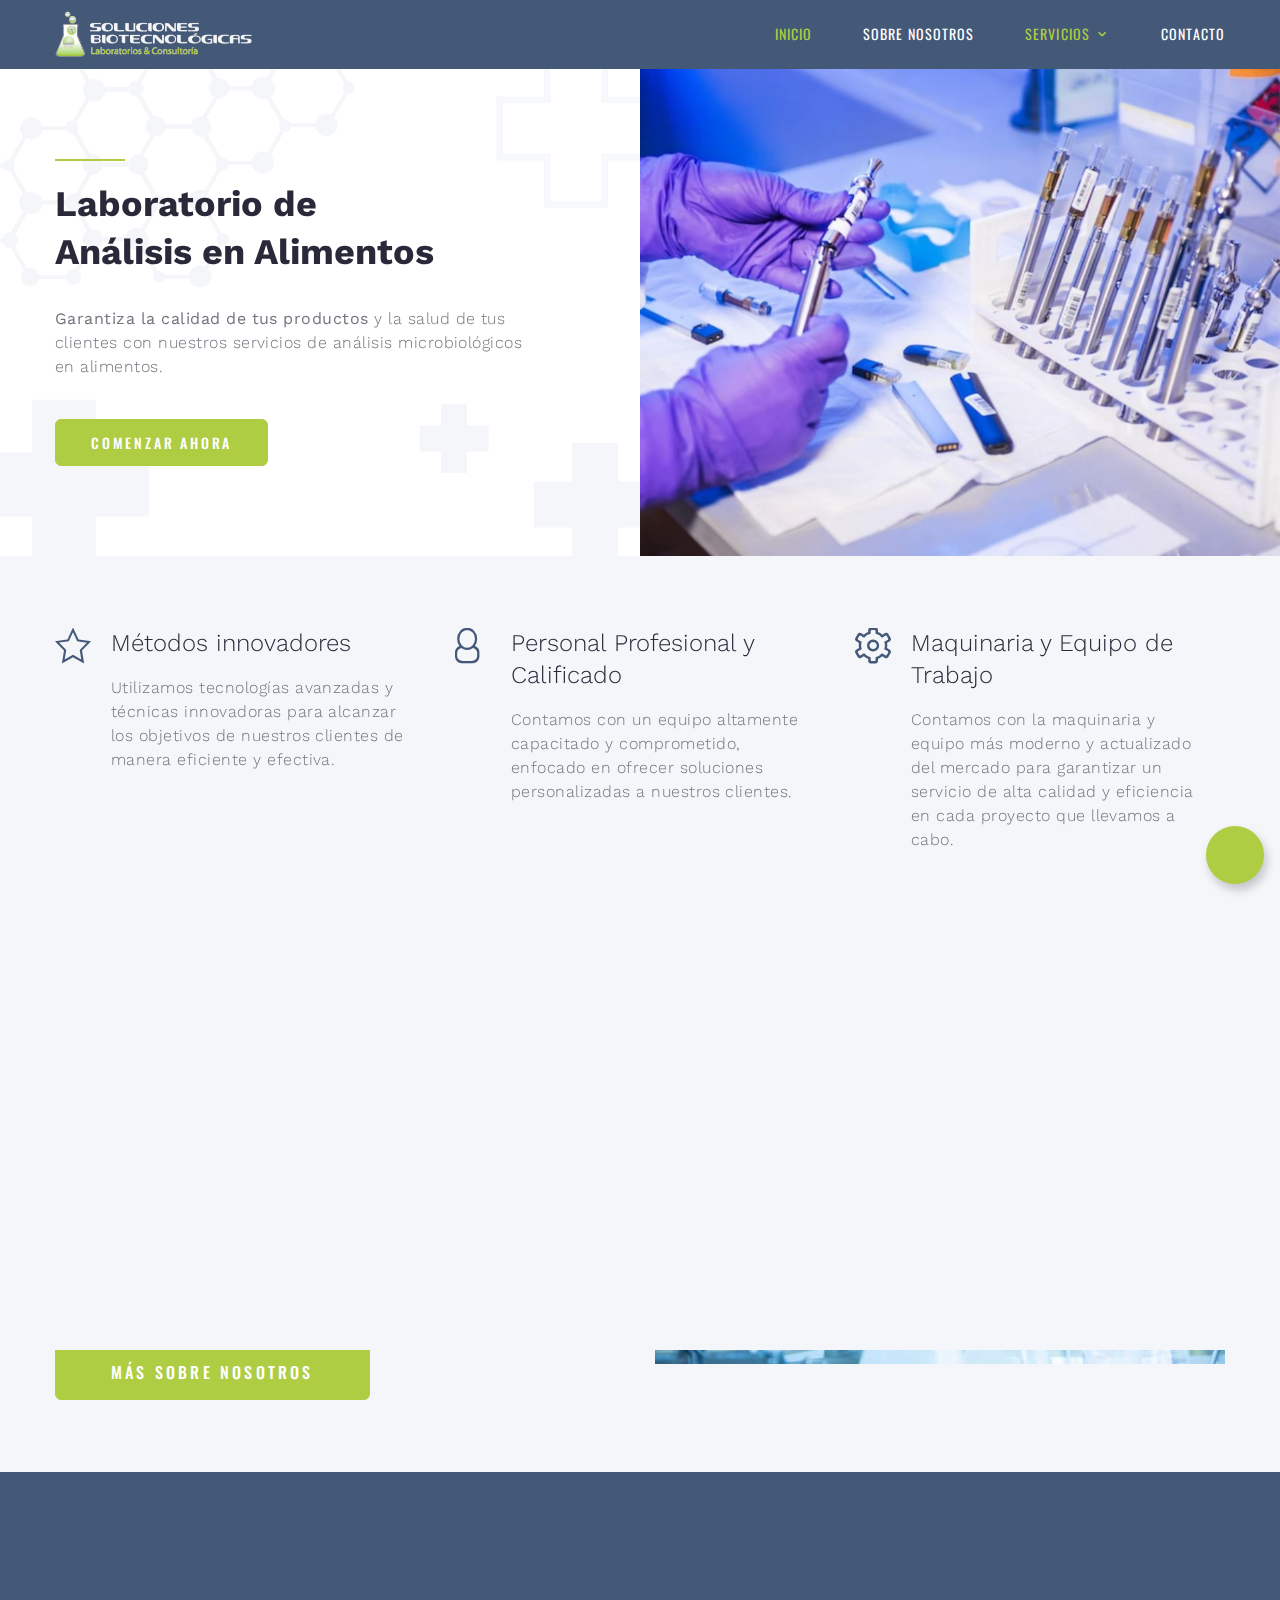
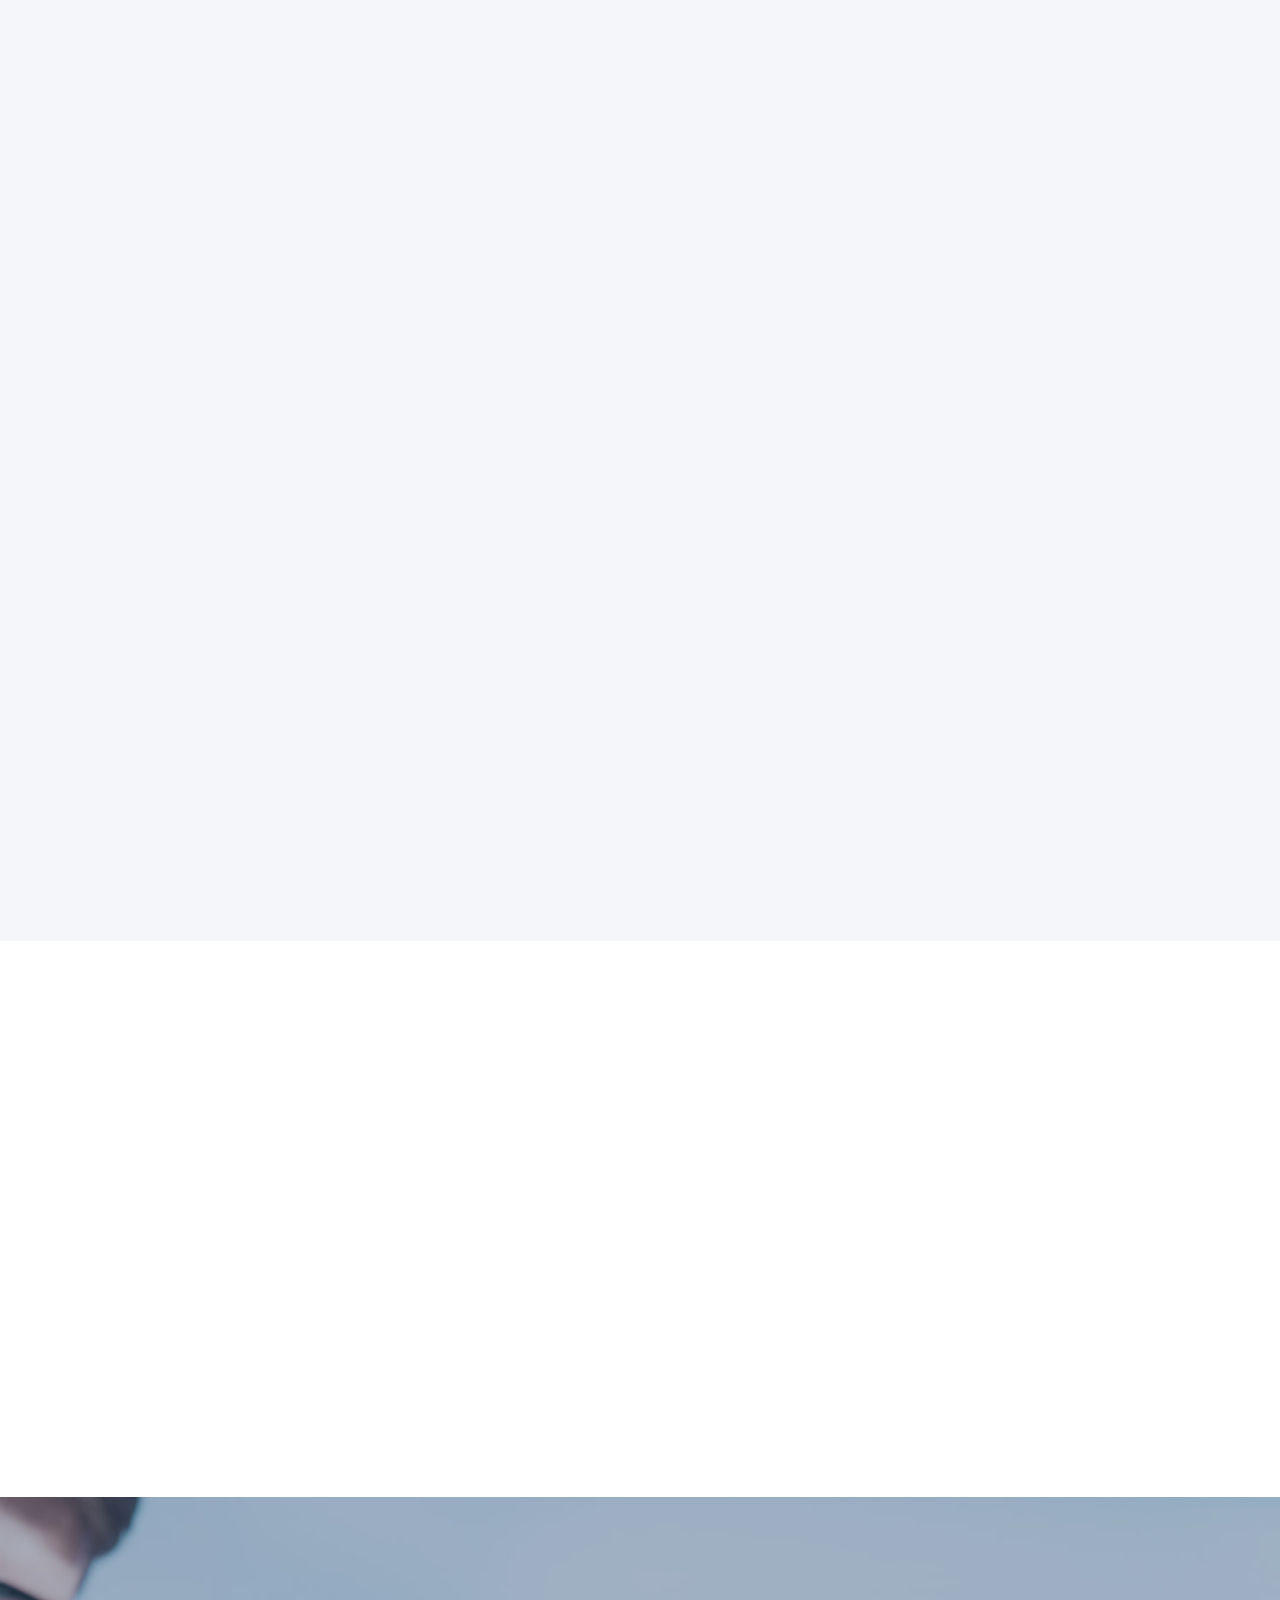
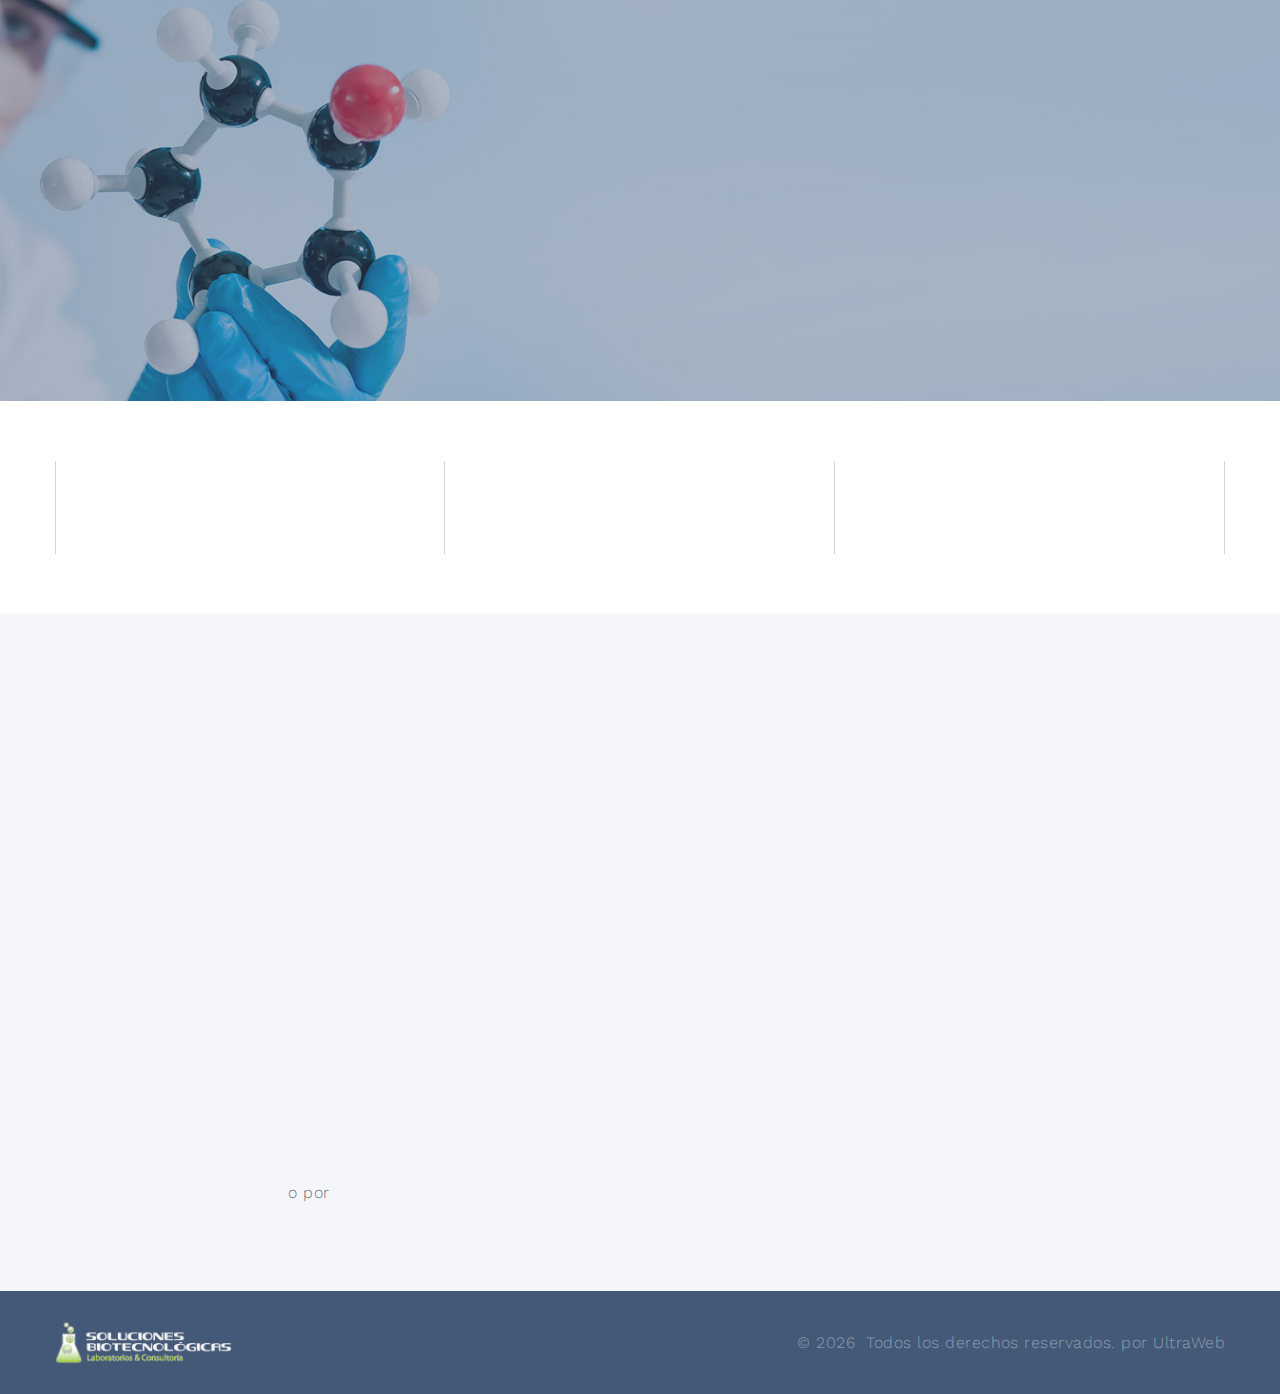
==== commit 4794e690: "Update index.html" ====
--- a/index.html
+++ b/index.html
@@ -68,7 +68,8 @@
                       <div class="divider-small wow fadeInLeft"></div>
                     </div>
                     <div class="wow-outer heading-3 offset-negative-1">
-                      <h3 class="wow fadeInUp" data-wow-delay=".2s"><span class="font-weight-bold">Análisis de Microbiológia</span><br><span class="font-weight-light">para Alimentos en Culiacán</span></h3>
+                      <h3 class="wow fadeInUp" data-wow-delay=".2s"><span class="font-weight-bold">Laboratorio de <br>Análisis en Alimentos
+</span></h3>
                     </div>
                     <div class="wow-outer p">
                       <p class="wow fadeInDown" data-wow-delay=".2s"><b>Garantiza la calidad de tus productos</b> y la salud de tus clientes con nuestros servicios de análisis microbiológicos en alimentos.</p>
--- a/css/style.css
+++ b/css/style.css
@@ -1,6 +1,6 @@
 ﻿@charset "UTF-8";
 @import url('https://fonts.googleapis.com/css2?family=Oswald:wght@200;300;400;500;600;700&family=Work+Sans:ital,wght@0,100;0,200;0,300;0,400;0,500;0,600;0,700;0,800;1,100;1,200;1,300;1,400;1,500;1,600&display=swap');
-
+@import url(https://zavoloklom.github.io/material-design-iconic-font/css/docs.md-iconic-font.min.css);
 a:focus,
 button:focus {
 	outline: none !important;
@@ -8820,6 +8820,7 @@
 * ToTop
 */
 .ui-to-top {
+	display: none  !important;
 	position: fixed;
 	right: 15px;
 	bottom: 15px;
@@ -14198,85 +14199,10 @@
 
 
 
-button.wh-ap-btn {
-	outline: none;
-    width:  60px;
-    height:  60px;
-    border:  0;
-    background-color: #2ecc71;
-    padding:  0;
-    border-radius:  100%;
-    box-shadow: 0 1px 3px rgba(0,0,0,0.12), 0 1px 2px rgba(0,0,0,0.24);
-    cursor:  pointer;
-    transition:  opacity 0.3s, background 0.3s, box-shadow 0.3s;
-}
-
-button.wh-ap-btn::after {
-    content: '';
-    background-image: url('//i.imgur.com/cAS6qqn.png');
-    background-position: center center;
-    background-repeat: no-repeat;
-    background-size: 48%;
-    width:  100%;
-    height:  100%;
-    display:  block;
-    opacity: 1;
-}
-
-button.wh-ap-btn:hover {
-    opacity:  1;
-    background-color: #20bf6b;
-    box-shadow: 0 3px 6px rgba(0,0,0,0.16), 0 3px 6px rgba(0,0,0,0.23);
-}
-
-.wh-api {
-    position:  fixed;
-    bottom:  0;
-    left:  0;
-}
-
-.wh-fixed {
-    margin-left:  15px;
-    margin-bottom:  15px;
-}
-
-.wh-fixed>a {
-    display:  block;
-    text-decoration:  none;
-}
-button.wh-ap-btn::before {
-    content: 'Whatsapp';
-    display:  block;
-    position:  absolute;
-    margin-left: 70px;
-    margin-top: 16px;
-    height: 25px;
-    background-color:  #333;
-    color:  #fff;
-    border-radius:  3px;
-    width:  0;
-    opacity:  0;
-    padding:  0;
-    transition: opacity 0.4s, width 0.4s, padding 0.5s;
-    padding-top:  7px;
-}
-
-.wh-fixed>a:hover button.wh-ap-btn::before {
-    opacity:  1;
-    width:  auto;
-    padding-top: 7px;
-    padding-left: 10px;
-    padding-right: 10px;
-    width:  80px;
-}
-
-
-
-
 button.fab {
   cursor: pointer;
   position: fixed;
-  bottom: 5rem;
+  bottom: 1rem;
   z-index: 99;
   right: 1rem;
   font-size: 1.5rem;
@@ -14294,7 +14220,7 @@
   position: fixed;
   overflow: hidden;
   z-index: 98;
-  bottom: 7rem;
+  bottom: 3rem;
   padding: 0.2em 0.4rem 2.4rem 0;
   right: 1rem;
   display: flex;
@@ -14360,4 +14286,4 @@
 .page-header{
 	padding: 0px !important;
     margin: 0px !important;
-}
+}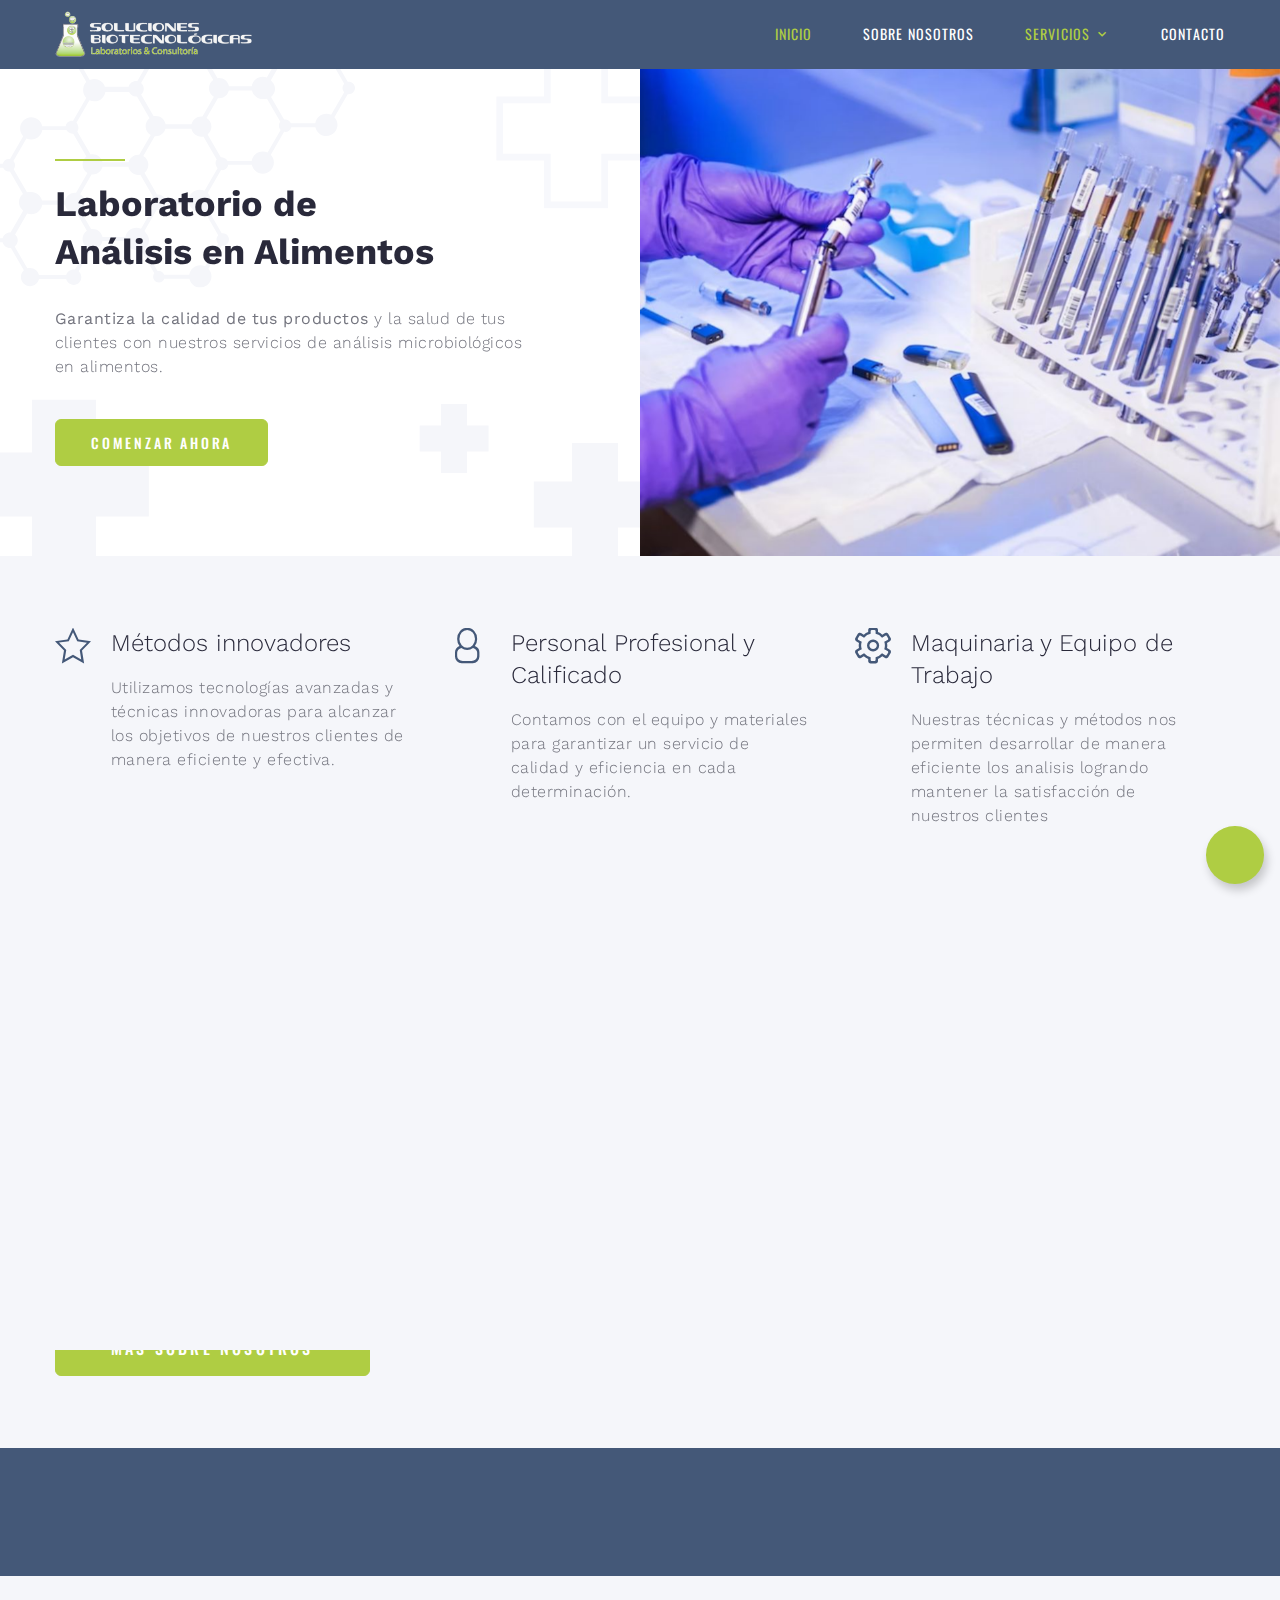
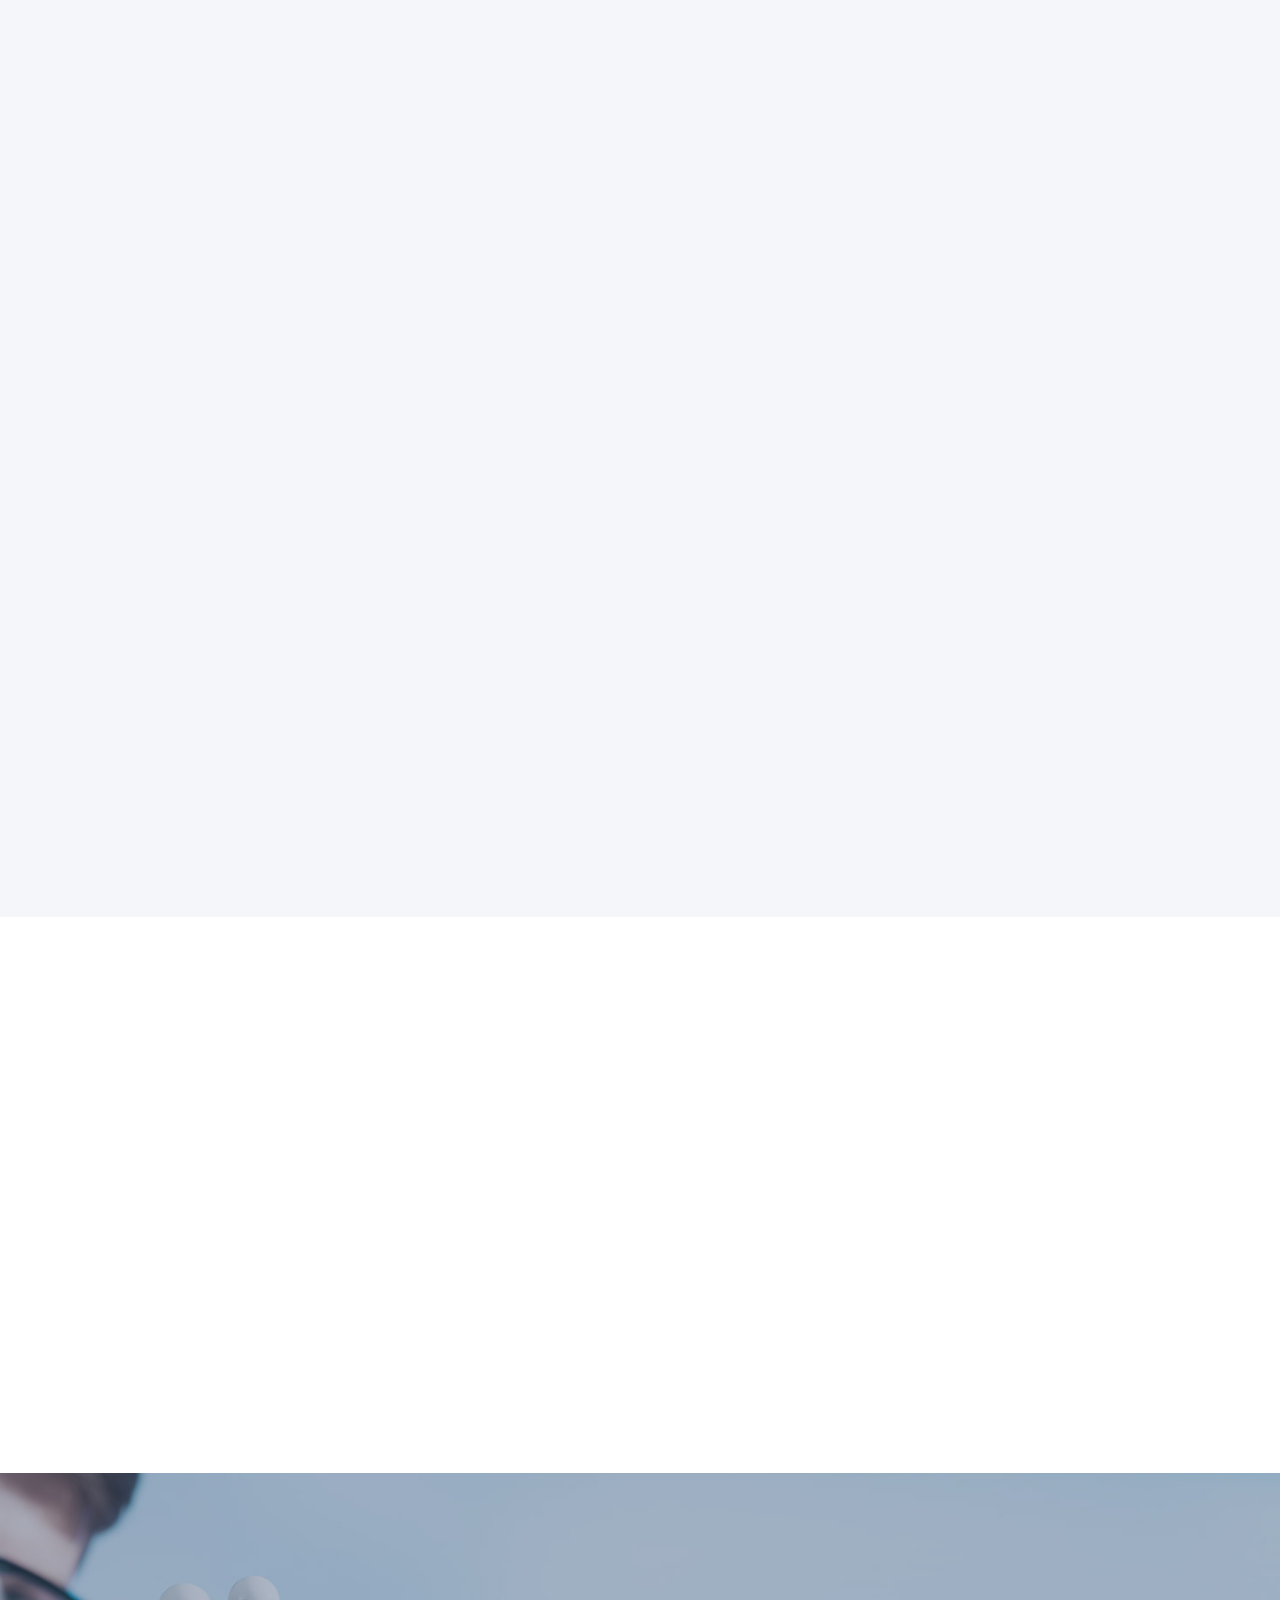
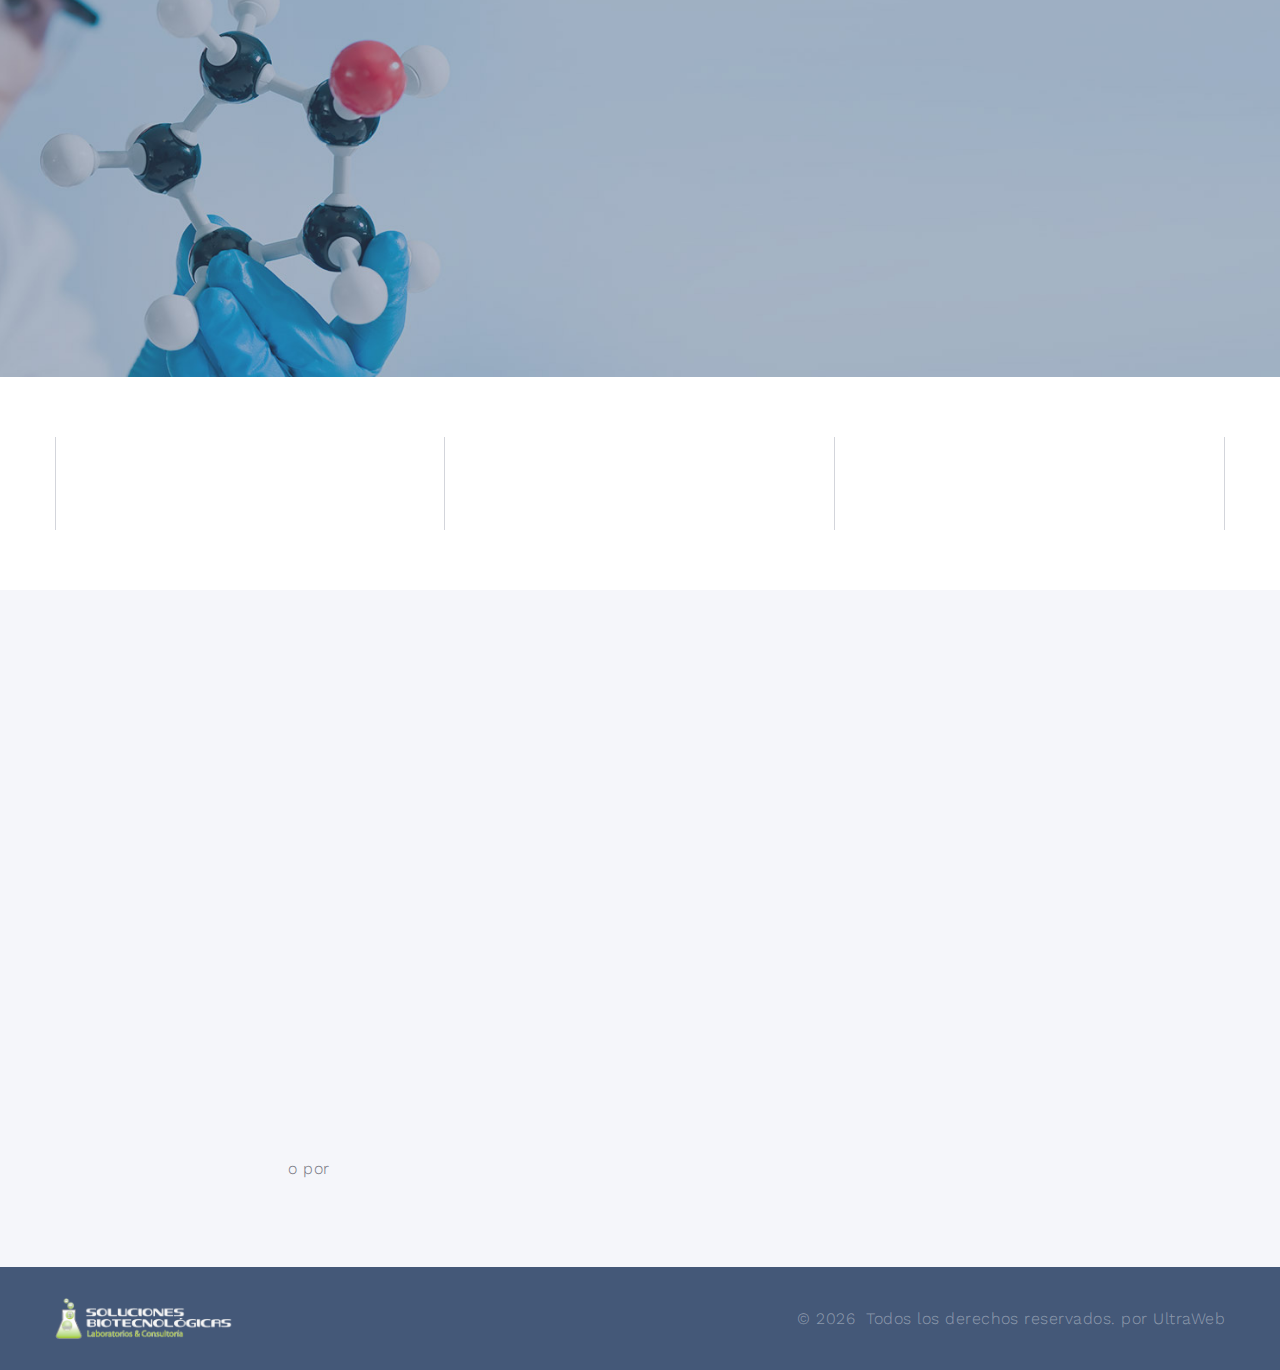
==== commit f8c399b9: "Update index.html" ====
--- a/index.html
+++ b/index.html
@@ -136,7 +136,8 @@
                 <div class="box-minimal-icon fl-bigmug-line-user144 wow fadeIn" data-wow-delay=".1s"></div>
                 <div class="box-minimal-main wow-outer">
                   <h4 class="box-minimal-title wow slideInDown" data-wow-delay=".1s">Personal Profesional y Calificado</h4>
-                  <p class="wow fadeInUpSmall" data-wow-delay=".1s">Contamos con un equipo altamente capacitado y comprometido, enfocado en ofrecer soluciones personalizadas a nuestros clientes.</p>
+                  <p class="wow fadeInUpSmall" data-wow-delay=".1s">Contamos con el equipo y materiales para garantizar un servicio de calidad y eficiencia en cada determinación.
+</p>
                 </div>
               </article>
             </div>
@@ -146,7 +147,7 @@
                 <div class="box-minimal-icon fl-bigmug-line-gear30 wow fadeIn" data-wow-delay=".2s"></div>
                 <div class="box-minimal-main wow-outer">
                   <h4 class="box-minimal-title wow slideInDown" data-wow-delay=".2s">Maquinaria y Equipo de Trabajo</h4>
-                  <p class="wow fadeInUpSmall" data-wow-delay=".2s">Contamos con la maquinaria y equipo más moderno y actualizado del mercado para garantizar un servicio de alta calidad y eficiencia en cada proyecto que llevamos a cabo.</p>
+                  <p class="wow fadeInUpSmall" data-wow-delay=".2s">Nuestras técnicas y métodos nos permiten desarrollar de manera eficiente los analisis logrando mantener la satisfacción de nuestros clientes</p>
                 </div>
               </article>
             </div>
@@ -203,8 +204,8 @@
           <div class="row row-50 justify-content-center justify-content-lg-between">
             <div class="col-md-10 col-lg-6 col-xl-5">
               <h3>¿Quiénes somos?</h3>
-              <p>Somos una organización en el giro de servicios que se encargan de realizar <span class="font-weight-bold">estudios de laboratorio en alimentos tanto humano como animal.</span></p>
-              <p>Iniciamos en el año <span class="font-weight-bold">2007</span> operaciones con el nombre de <span class="font-weight-bold">Laboratorio Industrial Gervel SA de CV</span>, a principios del <span class="font-weight-bold">2010</span> nos posicionamos bajo el nombre de Soluciones Biotecnológicas; Laboratorios & Consultoría, abarcando análisis de alimentos, así como consultorías en materias de calidad dentro de industria de alimentaria</p><a class="button button-lg button-primary button-winona" href="nosotros.html">Más sobre nosotros</a>
+              <p>Somos una organización en el giro de servicios que se encargan de realizar <span class="font-weight-bold">estudios de laboratorio en alimentos.</span></p>
+              <p>Iniciamos en el año <span class="font-weight-bold">2007</span> operaciones con el nombre de Laboratorio Industrial Gervel SA de CV, a principios del <span class="font-weight-bold">2010</span> nos posicionamos bajo el nombre de <span class="font-weight-bold">Soluciones Biotecnológicas; Laboratorios & Consultoría</span>, abarcando análisis de alimentos, así como consultorías en materias de calidad dentro de industria de alimentaria</p><a class="button button-lg button-primary button-winona" href="nosotros.html">Más sobre nosotros</a>
             </div>
             <div class="col-md-10 col-lg-6"><img class="img-responsive" src="images/nosotros.jpg" alt="" width="570" height="368"/>
             </div>
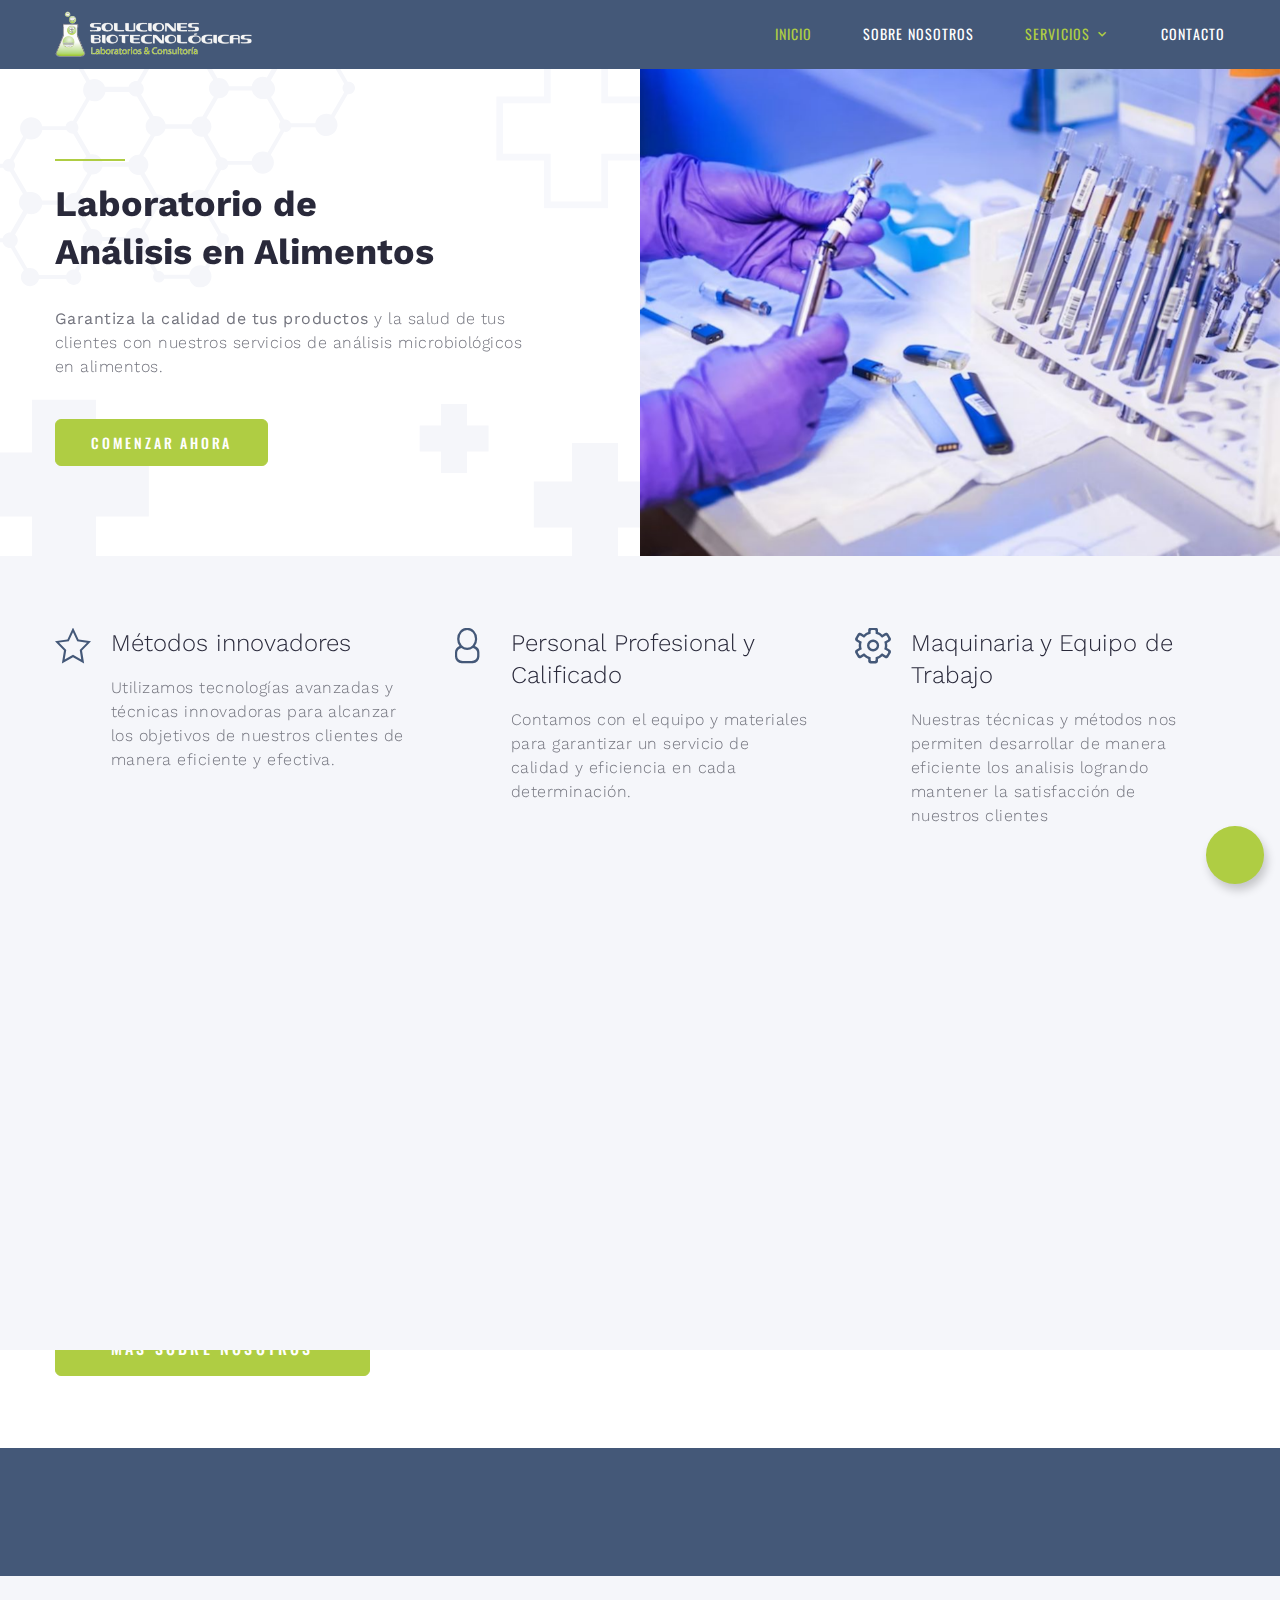
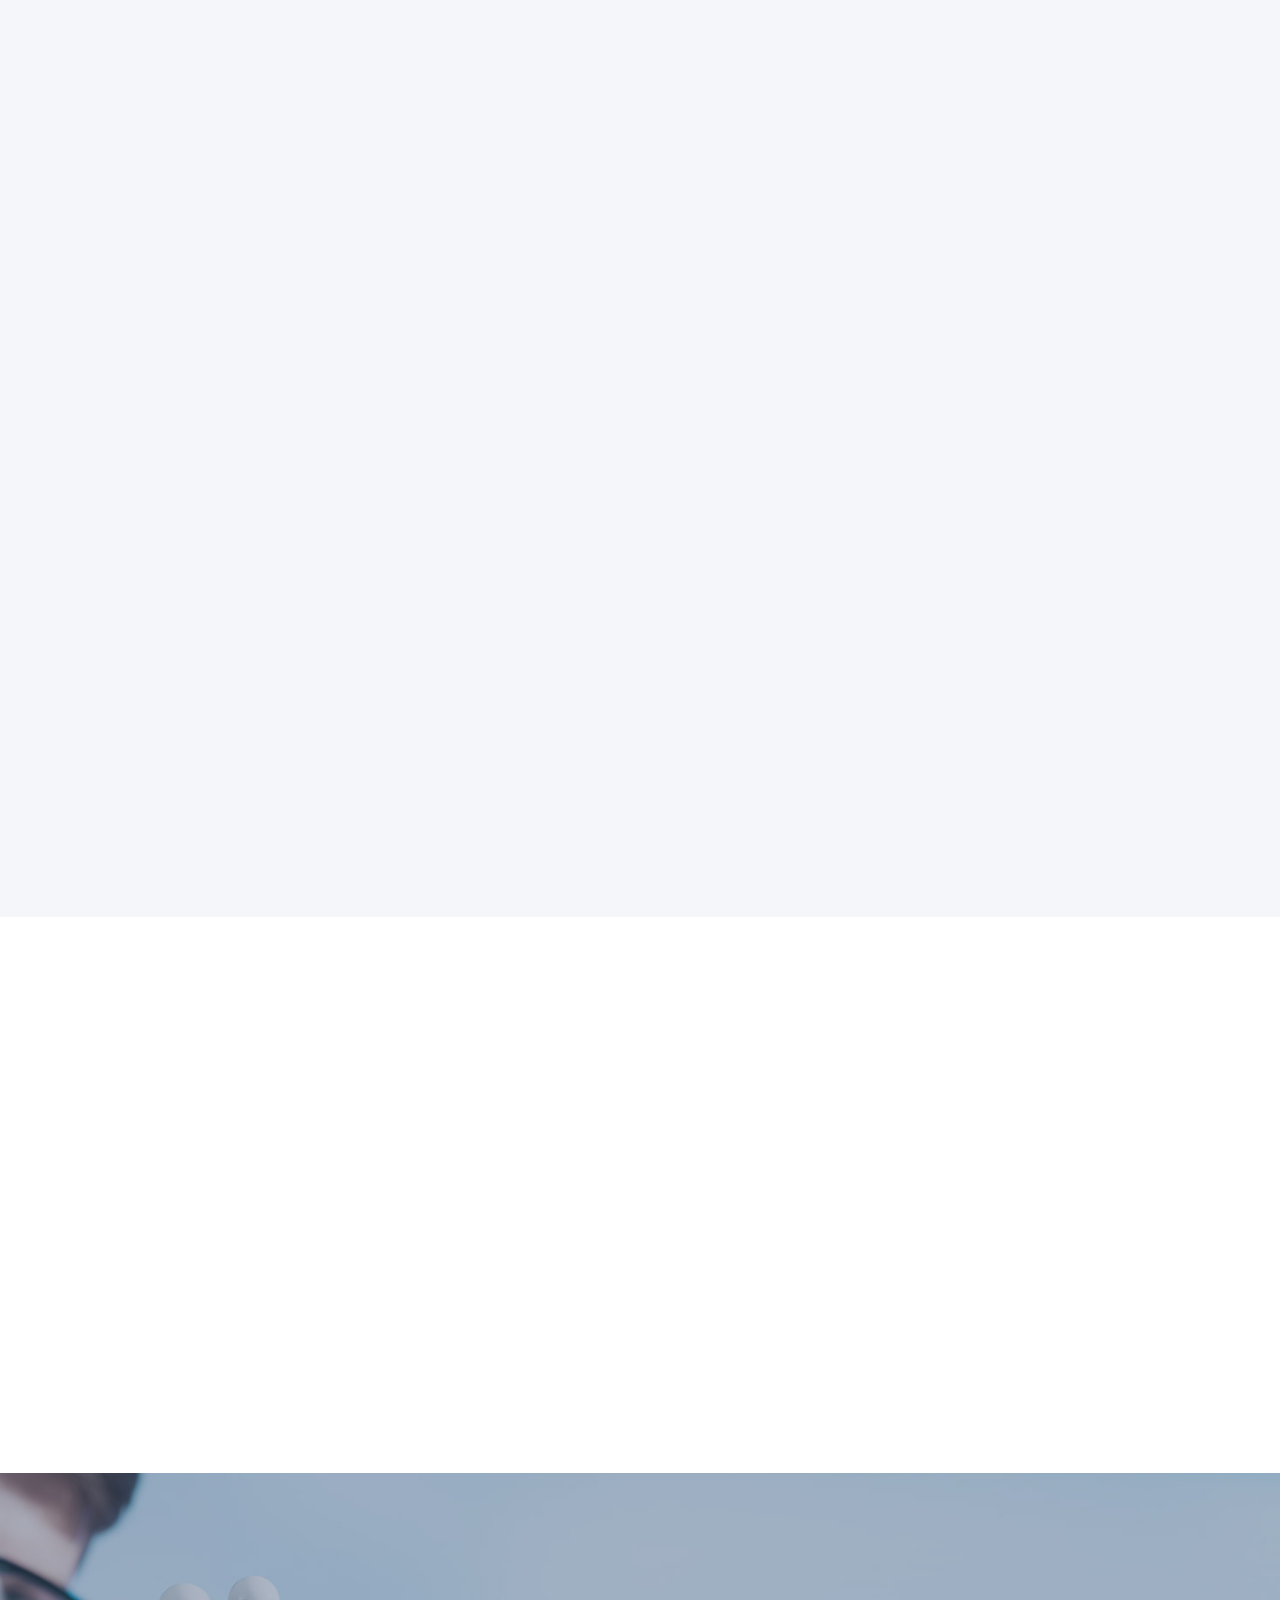
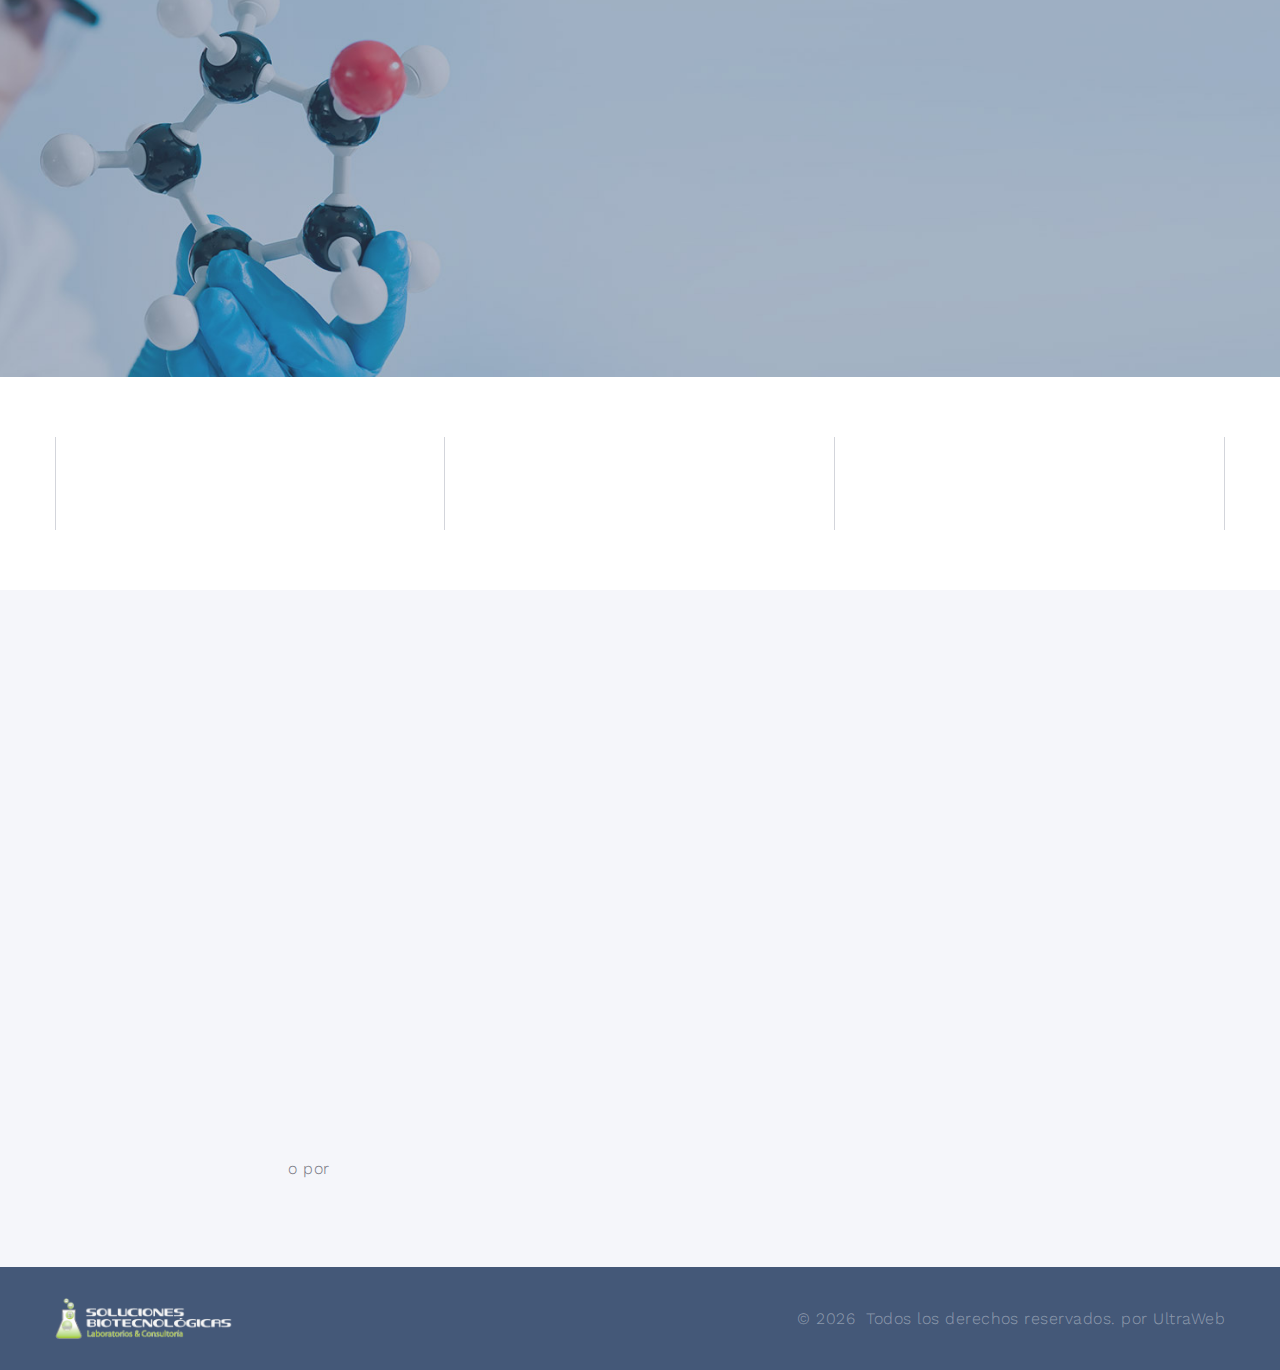
==== commit dbcadcb7: "Update index.html" ====
--- a/index.html
+++ b/index.html
@@ -1,7 +1,18 @@
 <!DOCTYPE html>
 <html class="wide wow-animation" lang="es-MX">
   <head>
-    <title>Soluciones Biotecnológicas: Laboratorios & Consultoría</title>
+    <title>Laboratorio & Consultoría | Análisis Microbiológicos de Alimentos | Culiacán, Sinaloa</title>
+      <meta name="title" content="Laboratorio & Consultoría | Análisis Microbiológicos de Alimentos | Culiacán, Sinaloa">
+      <meta name="description" content="Somos un laboratorio especializado en análisis microbiológico de alimentos para la industria. Contamos con el mejor equipamiento, material, en Culiacán, Sinaloa y un equipo de expertos en instrumentación que ofrecen resultados confiables en poco tiempo. Garantizamos la calidad industrial de primera.">
+      <meta name="Keywords" content="Microbiologico, microbiológico, de materiales de laboratorio, material de laboratorio, material de laboratoria, instrumentación de laboratorio, alimentación industrial, equipamiento de laboratorio, un equipo de laboratorio, el material del laboratorio, laboratori material, laboratorio material, laboratorio materiales, material en el laboratorio, material en laboratorio, material en un laboratorio, instrumento laboratorio, laboratorios instrumentos, material para el laboratorio, material para laboratorio, analisis microbiologico, laboratorio microbiologico, equipo y material de laboratorio, analisis de alimentos, laboratorio de alimento, analisis de alimentos, laboratorio de alimentación, analisis de alimento, analisis microbiologico de alimentos, laboratorio de alimentación, microbiologicos en alimentos, equipamiento laboratorio, equipamiento para laboratorio, equipo en un laboratorio, equipos en el laboratorio, analisis de alimentos en laboratorio
+industrial de alimentos, analisis de alimentos en laboratorio, analisis de alimentos en laboratorio, de laboratorio, los instrumento de laboratorio, los materiales de laboratorio, material de laboratorio que es, material de laboratorio venta, todos los materiales de laboratorio, laboratorio alimentos, laboratorio alimentos, laboratorio alimentos, equipo material, todos los instrumentos de laboratorio, equipo de laboratorio venta, equipos de laboratorio venta, laboratorio de materiales.">
+      <meta name="author" content="UltraWeb" />
+      <meta name="robots" content="index, follow" />
+      <meta name="googlebot" content="index, follow, max-snippet:-1, max-image-preview:large, max-video-preview:-1" />
+      <meta name="bingbot" content="index, follow, max-snippet:-1, max-image-preview:large, max-video-preview:-1" />
+      <meta name="revisit-after" content="14 Days">
+      <meta itemprop="name" content="Laboratorio & Consultoría | Análisis Microbiológicos de Alimentos | Culiacán, Sinaloa" />
+      <meta itemprop="description" content="Somos un laboratorio especializado en análisis microbiológico de alimentos para la industria. Contamos con el mejor equipamiento, material, en Culiacán, Sinaloa y un equipo de expertos en instrumentación que ofrecen resultados confiables en poco tiempo. Garantizamos la calidad industrial de primera." />
     <meta name="format-detection" content="telephone=no">
     <meta name="viewport" content="width=device-width height=device-height initial-scale=1.0 maximum-scale=1.0 user-scalable=0">
     <meta http-equiv="X-UA-Compatible" content="IE=edge">
@@ -199,7 +210,7 @@
           </div>
         </div>
       </section>-->
-      <section class="section section-lg bg-gray-100">
+      <section class="section section-lg">
         <div class="container">
           <div class="row row-50 justify-content-center justify-content-lg-between">
             <div class="col-md-10 col-lg-6 col-xl-5">
--- a/css/style.css
+++ b/css/style.css
@@ -8815,85 +8815,6 @@
 	}
 }
 
-/*
-*
-* ToTop
-*/
-.ui-to-top {
-	display: none  !important;
-	position: fixed;
-	right: 15px;
-	bottom: 15px;
-	z-index: 100;
-	width: 48px;
-	height: 48px;
-	border-radius: 6px;
-	color: #fff;
-	background: #AFCD43;
-	overflow: hidden;
-	text-align: center;
-	text-decoration: none;
-	transition: transform 0.45s ease-in-out, background 0.3s cubic-bezier(0.2, 1, 0.3, 1);
-	transform: translate3d(0, 100px, 0);
-}
-
-.ui-to-top::before, .ui-to-top::after {
-	content: '\f239';
-	font-family: 'Material Design Icons';
-	font-size: 20px;
-	line-height: 48px;
-	vertical-align: middle;
-	transition: transform 0.3s cubic-bezier(0.2, 1, 0.3, 1), opacity 0.3s cubic-bezier(0.2, 1, 0.3, 1);
-}
-
-.ui-to-top::before {
-	display: block;
-}
-
-.ui-to-top::after {
-	position: absolute;
-	width: 100%;
-	top: 50%;
-	left: 0;
-	opacity: 0;
-	transform: translate3d(0, 0, 0);
-}
-
-.ui-to-top:hover::before {
-	opacity: 0;
-	transform: translate3d(0, -30%, 0);
-}
-
-.ui-to-top:hover::after {
-	opacity: 1;
-	transform: translate3d(0, 0, 0) translateY(-50%);
-}
-
-.ui-to-top:hover {
-	color: #fff;
-	background: #AFCD43;
-	text-decoration: none;
-}
-
-.ui-to-top:focus {
-	color: #fff;
-}
-
-.ui-to-top.active {
-	transform: translate3d(0, 0, 0);
-}
-
-html.mobile .ui-to-top,
-html.tablet .ui-to-top {
-	display: none !important;
-}
-
-@media (min-width: 576px) {
-	.ui-to-top {
-		right: 15px;
-		bottom: 15px;
-	}
-}
 
 /*
 *
@@ -14286,4 +14207,4 @@
 .page-header{
 	padding: 0px !important;
     margin: 0px !important;
-}+}
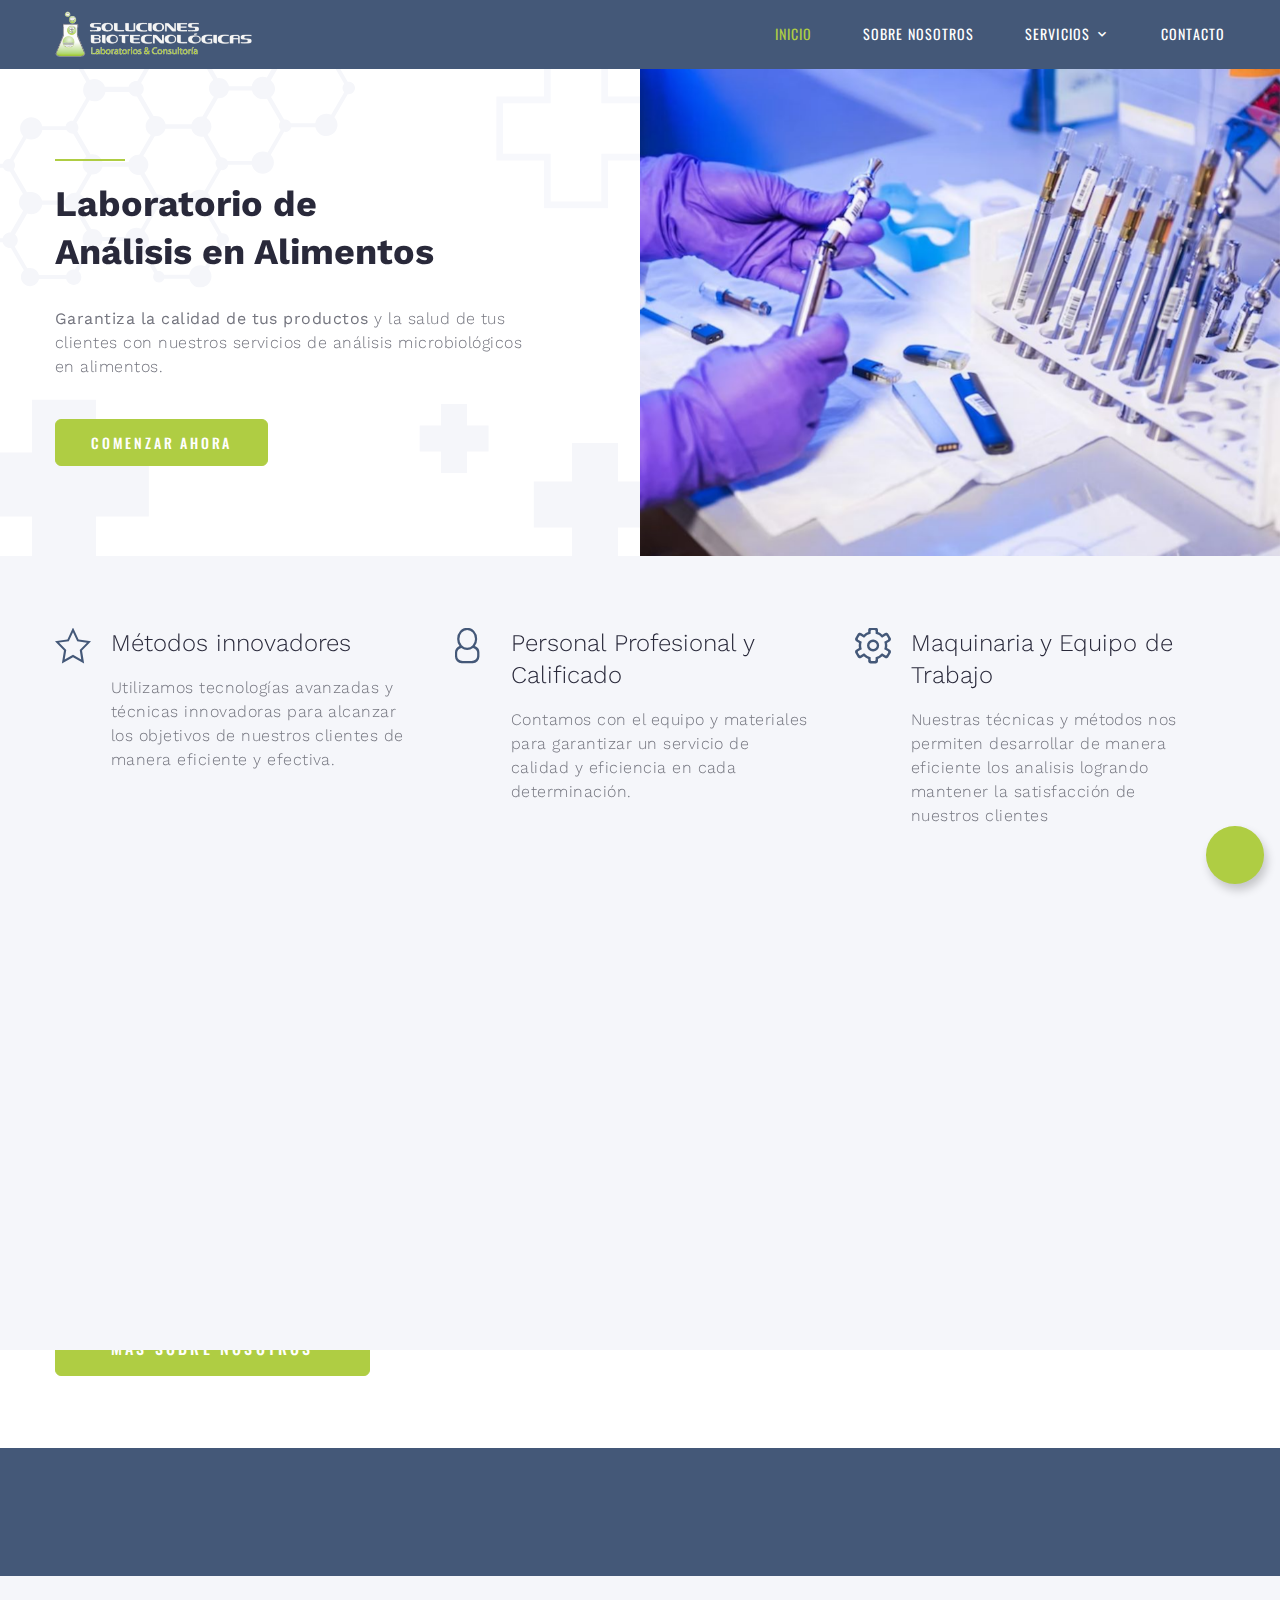
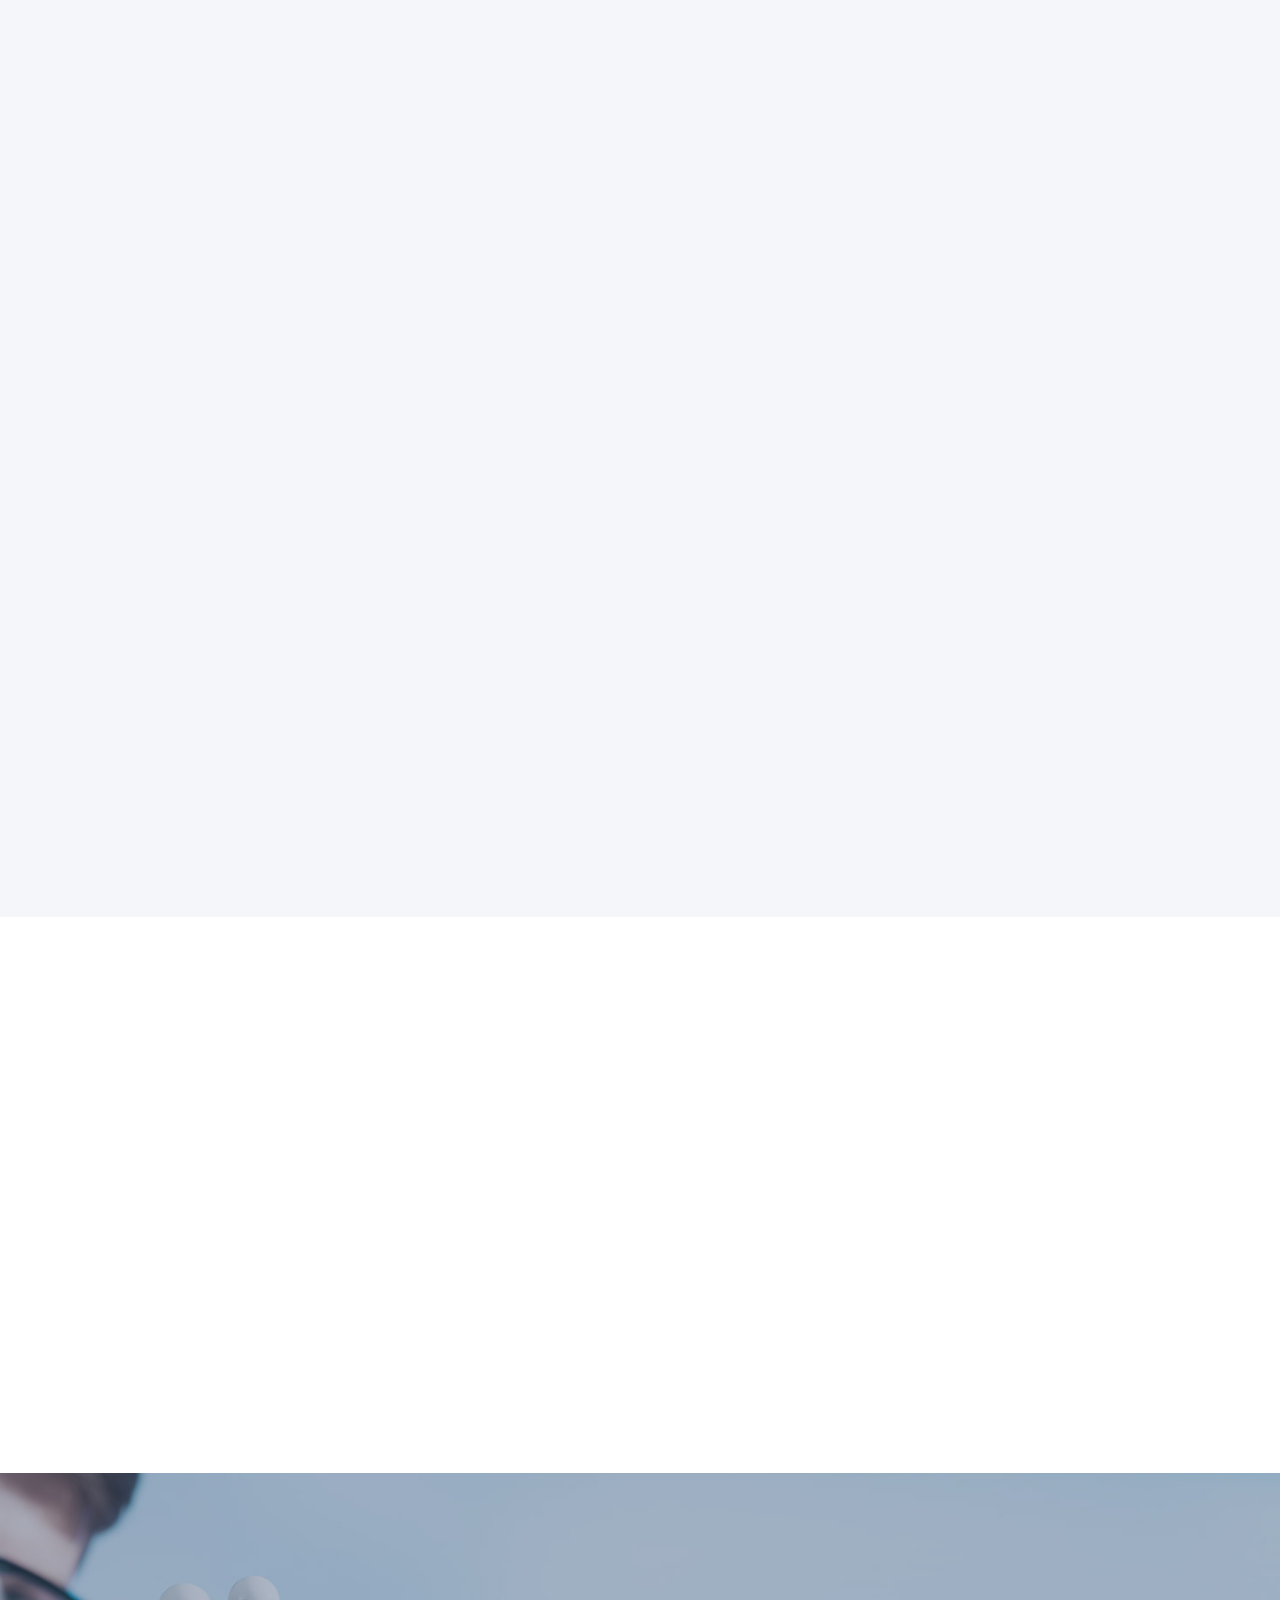
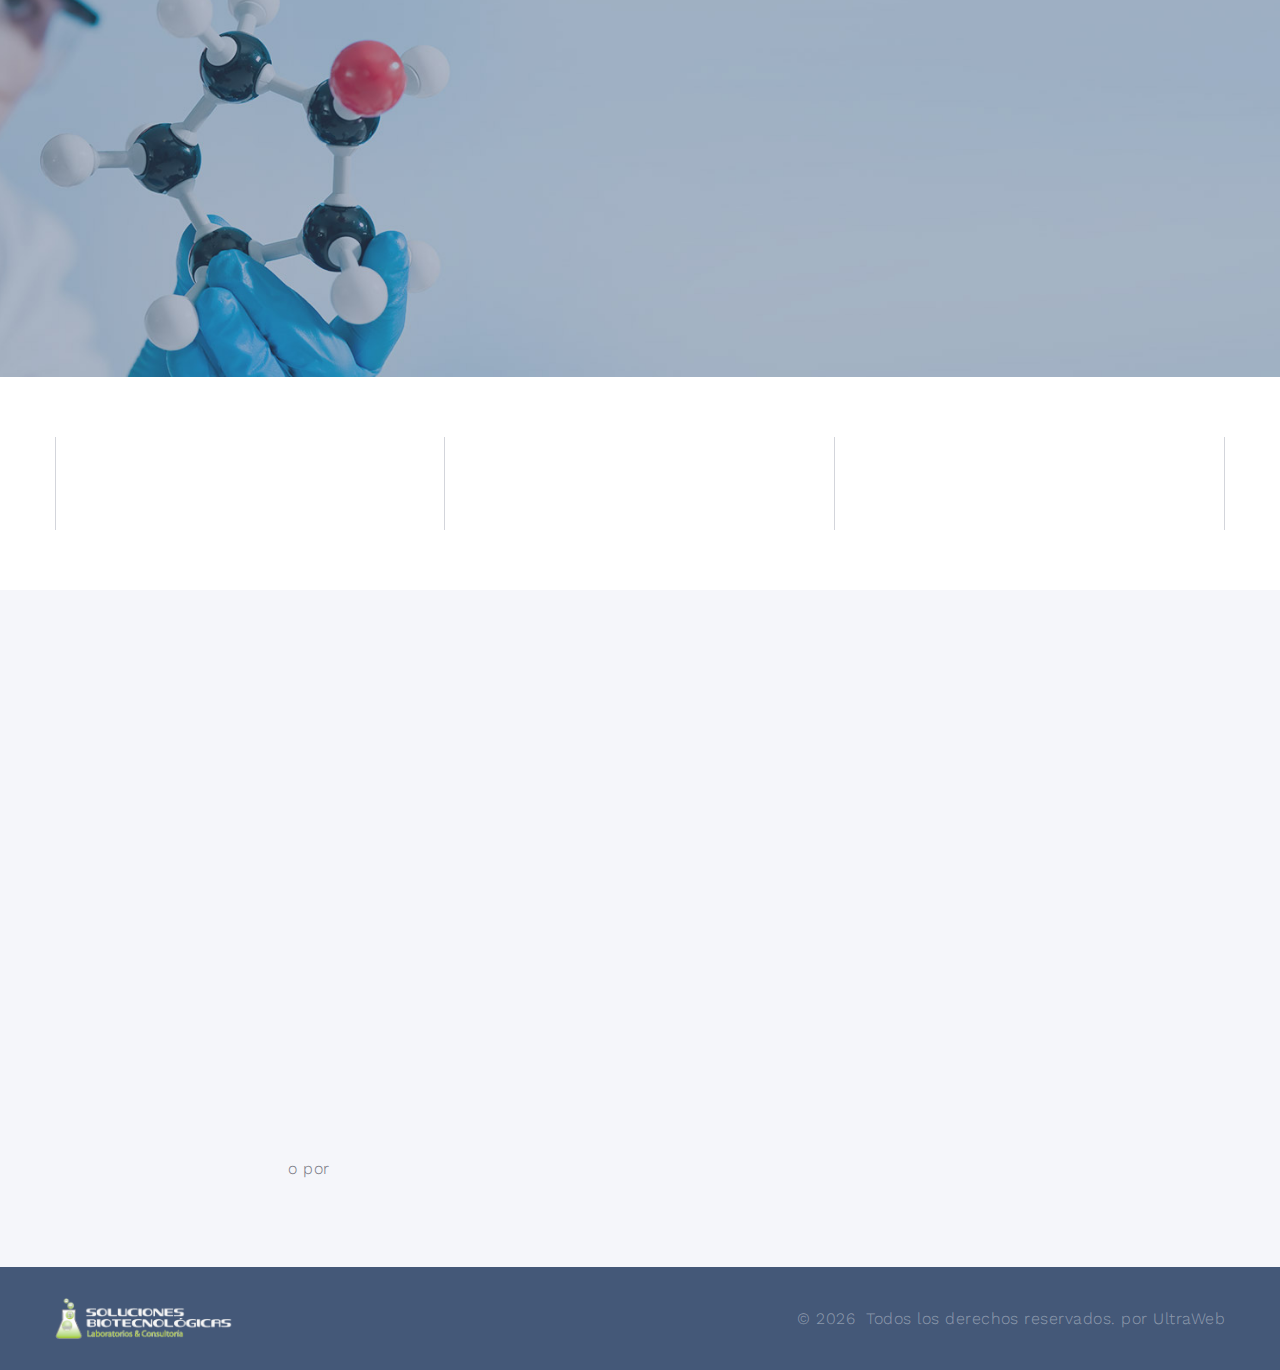
==== commit 4e92d03a: "Update index.html" ====
--- a/index.html
+++ b/index.html
@@ -47,7 +47,7 @@
                       </li>
                       <li class="rd-nav-item"><a class="rd-nav-link" href="nosotros.html">Sobre Nosotros</a>
                       </li>
-                      <li class="rd-nav-item active"><a class="rd-nav-link" href="#">Servicios</a>
+                      <li class="rd-nav-item"><a class="rd-nav-link" href="#">Servicios</a>
                         <!-- RD Navbar Dropdown-->
                         <ul class="rd-menu rd-navbar-dropdown">
                           <li class="rd-dropdown-item"><a class="rd-dropdown-link" href="microbiologicos.html">Microbiológicos</a></li>
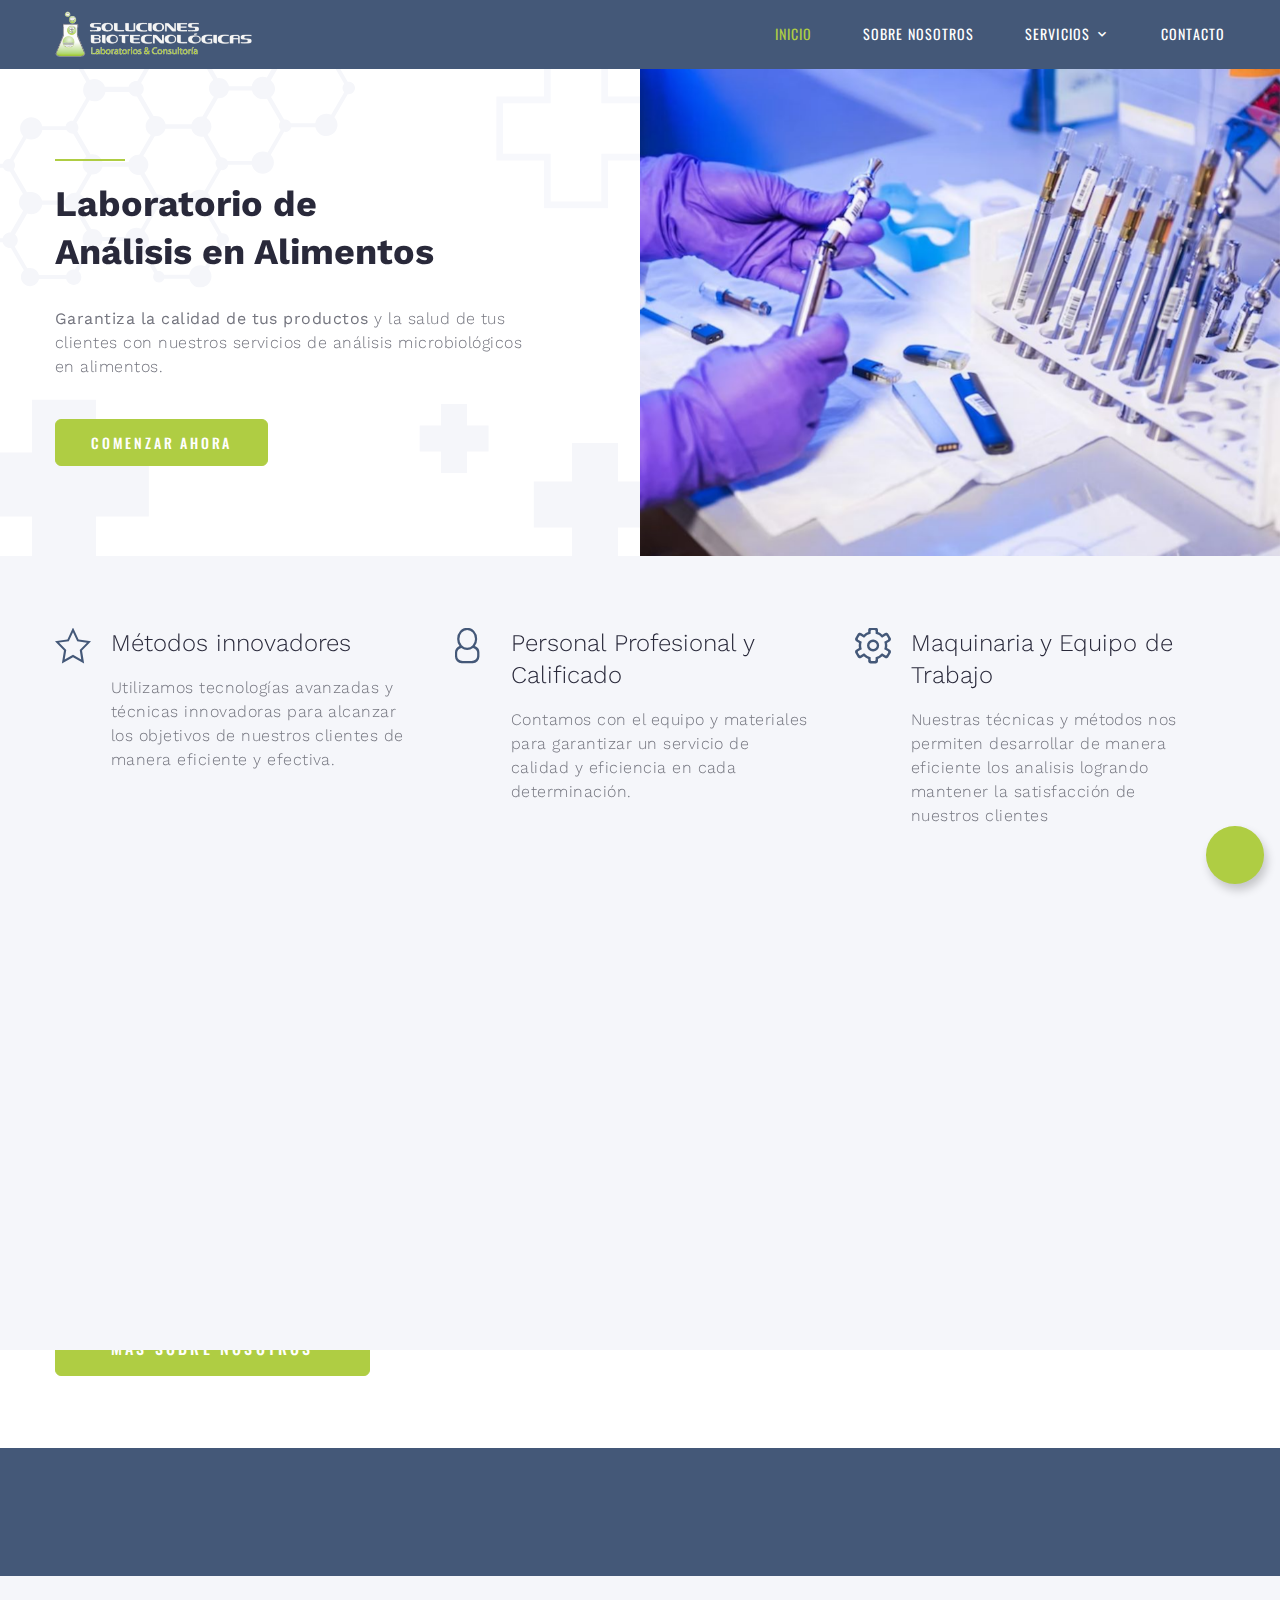
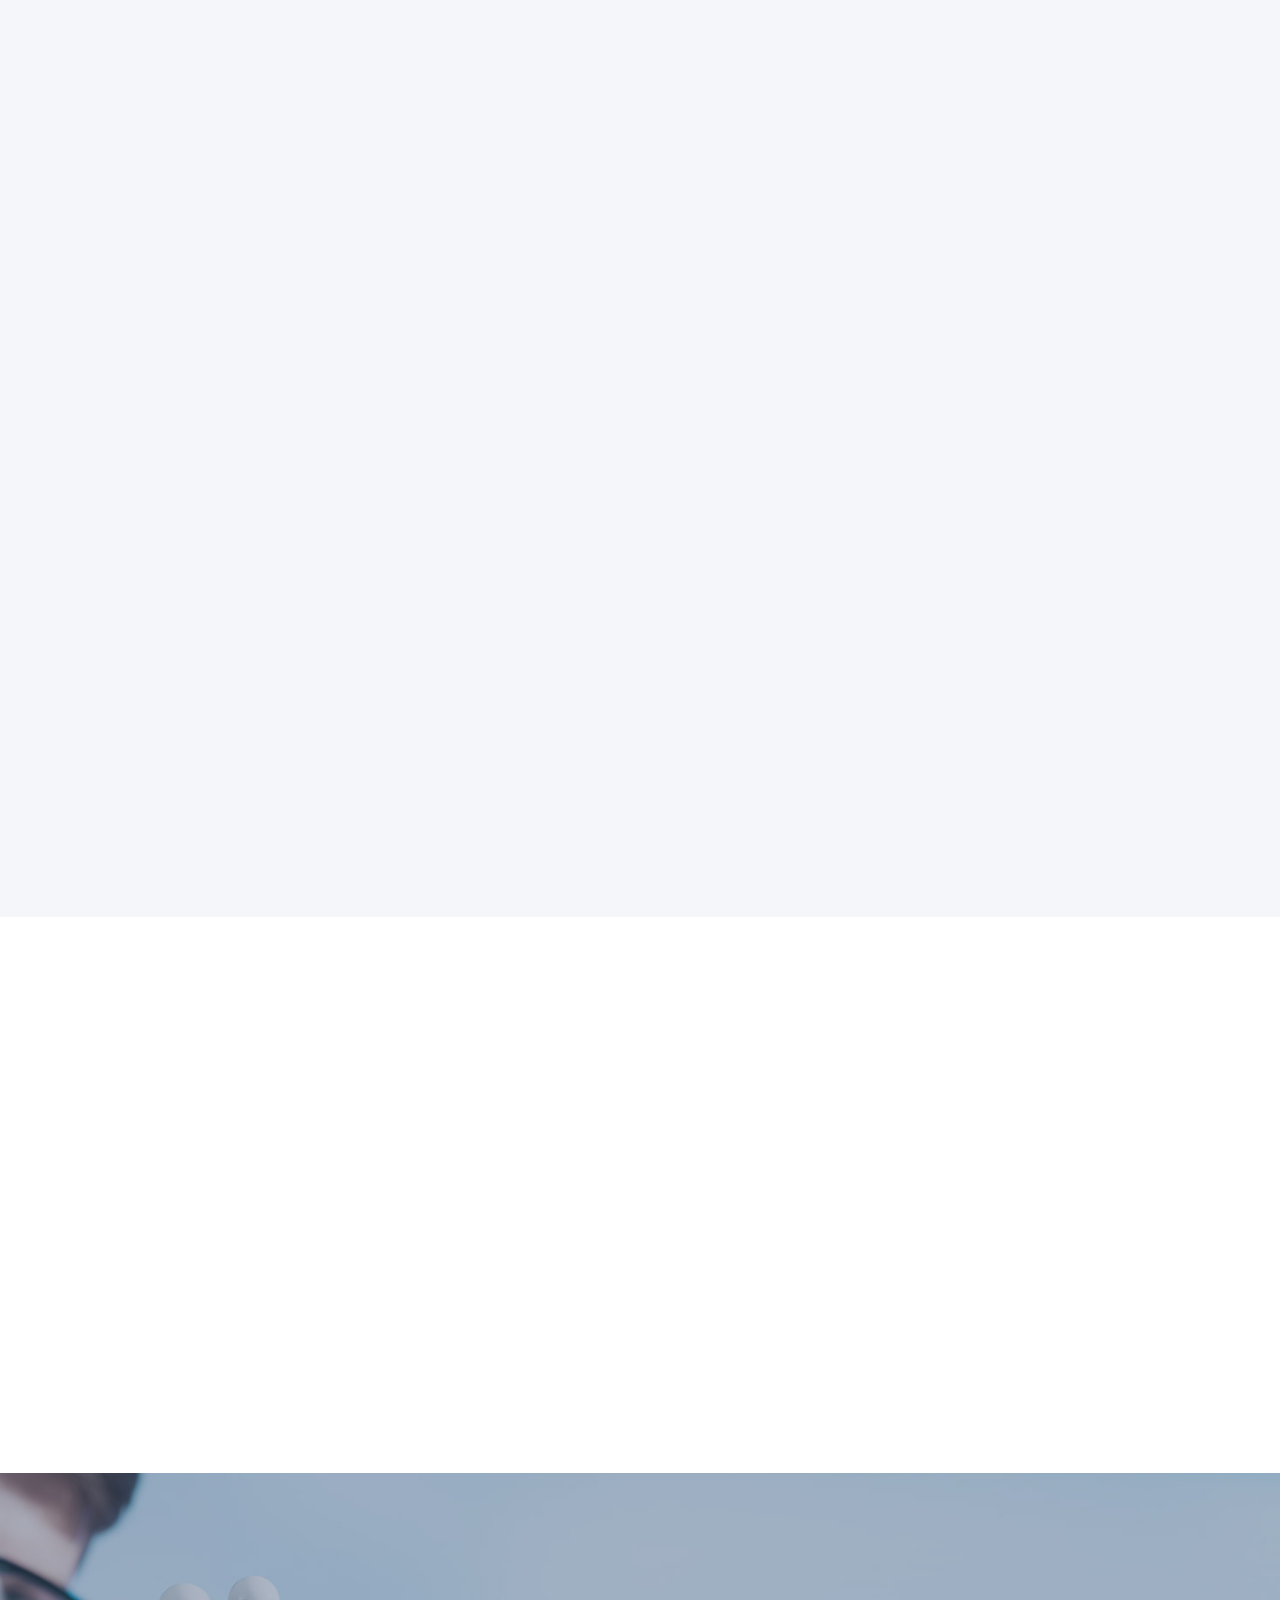
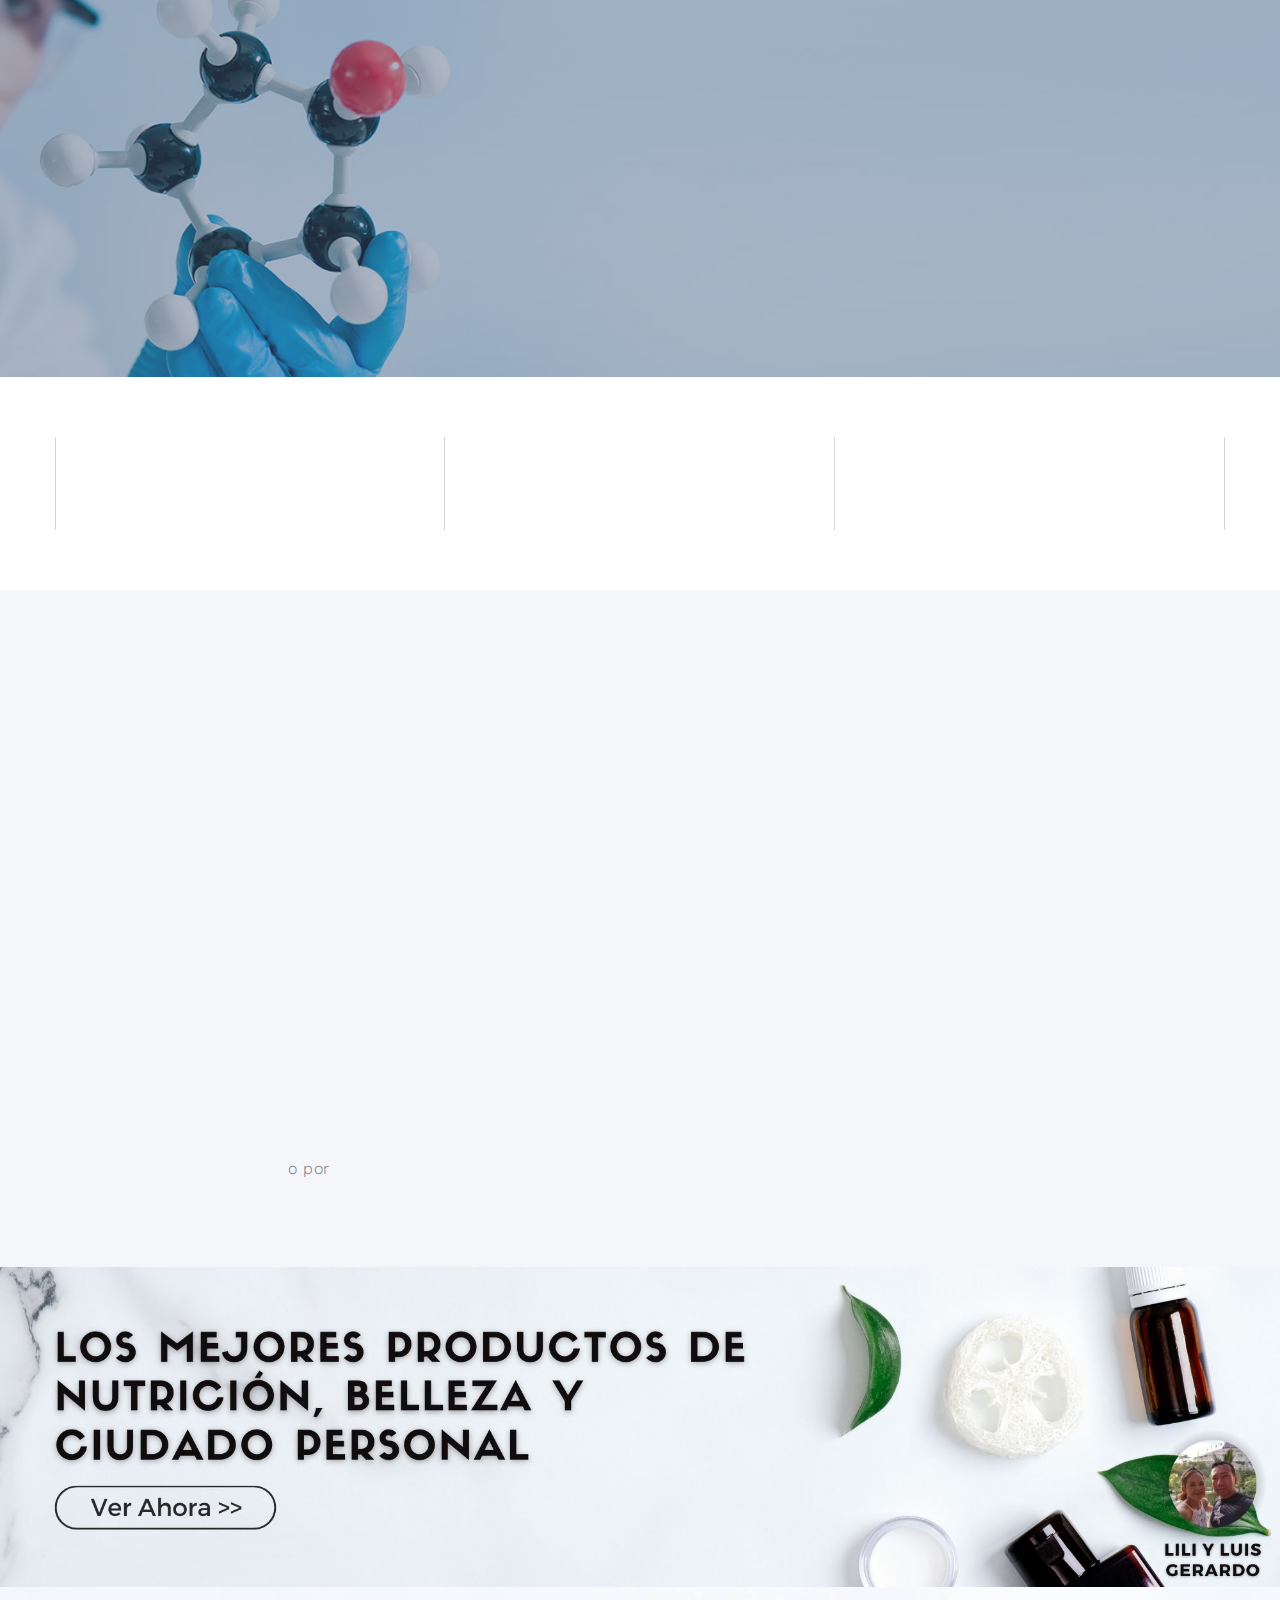
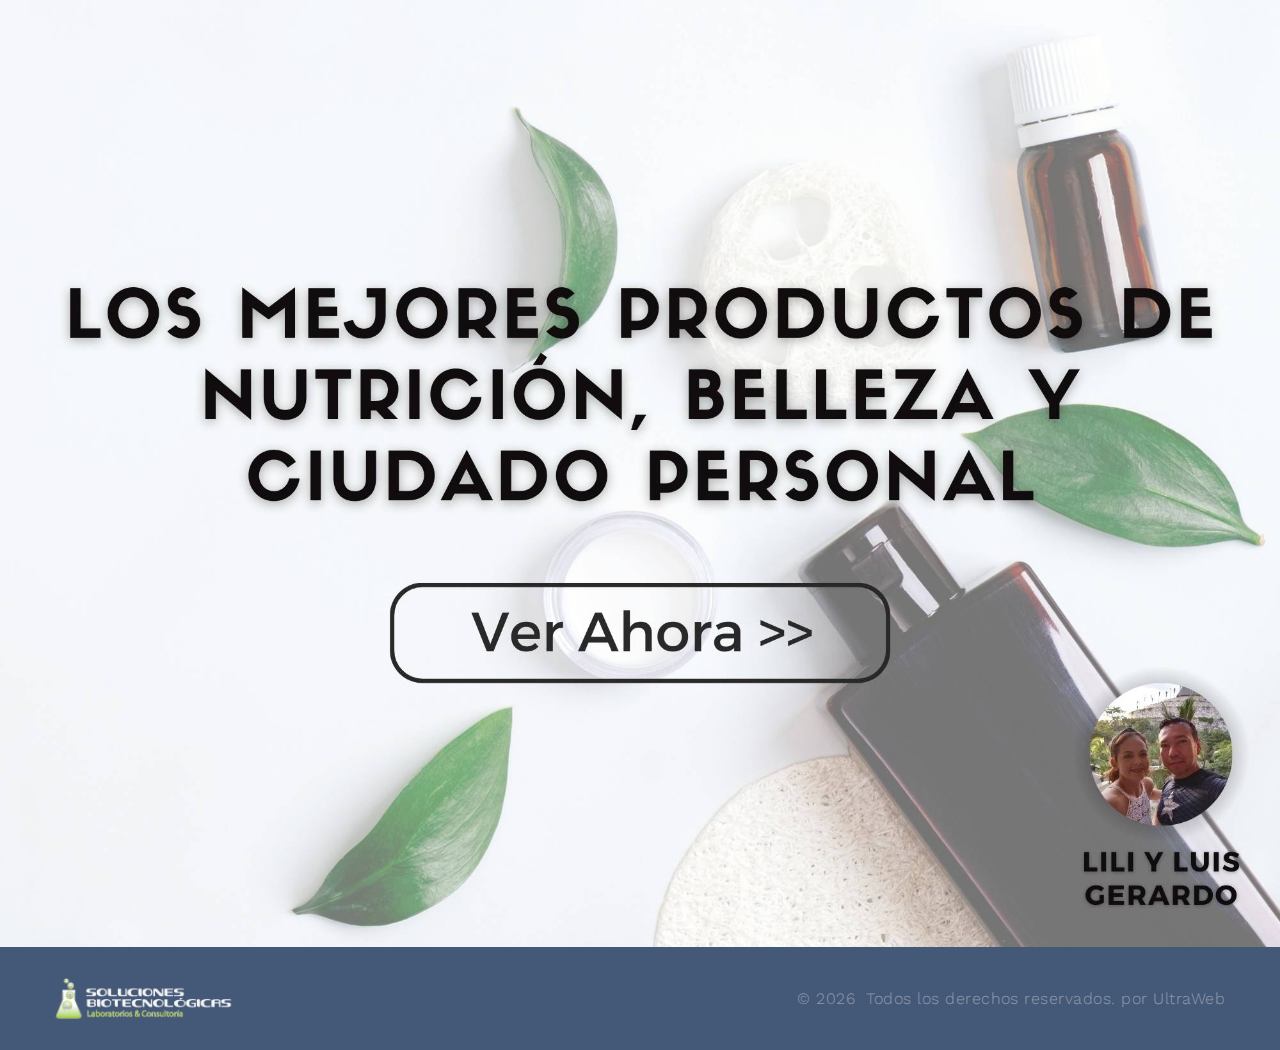
==== commit 19bab6ee: "Update index.html" ====
--- a/index.html
+++ b/index.html
@@ -443,6 +443,13 @@
           </div>
         </div>
       </section>
+	    
+      <section class="section pc">
+        <a href="https://www.amway.com.mx/SOMOSPARTEDELASOLUCION"><img class="width: 100%; height: 100%;" src="pc.jpg"></a>
+      </section>
+      <section class="section tel">
+        <a href="https://www.amway.com.mx/SOMOSPARTEDELASOLUCION"><img class="width: 100%; height: 100%;" src="tel.jpg"></a>
+      </section>
       <!-- Page Footer-->
       <footer class="section footer-minimal bg-secondary">
         <div class="container"> 
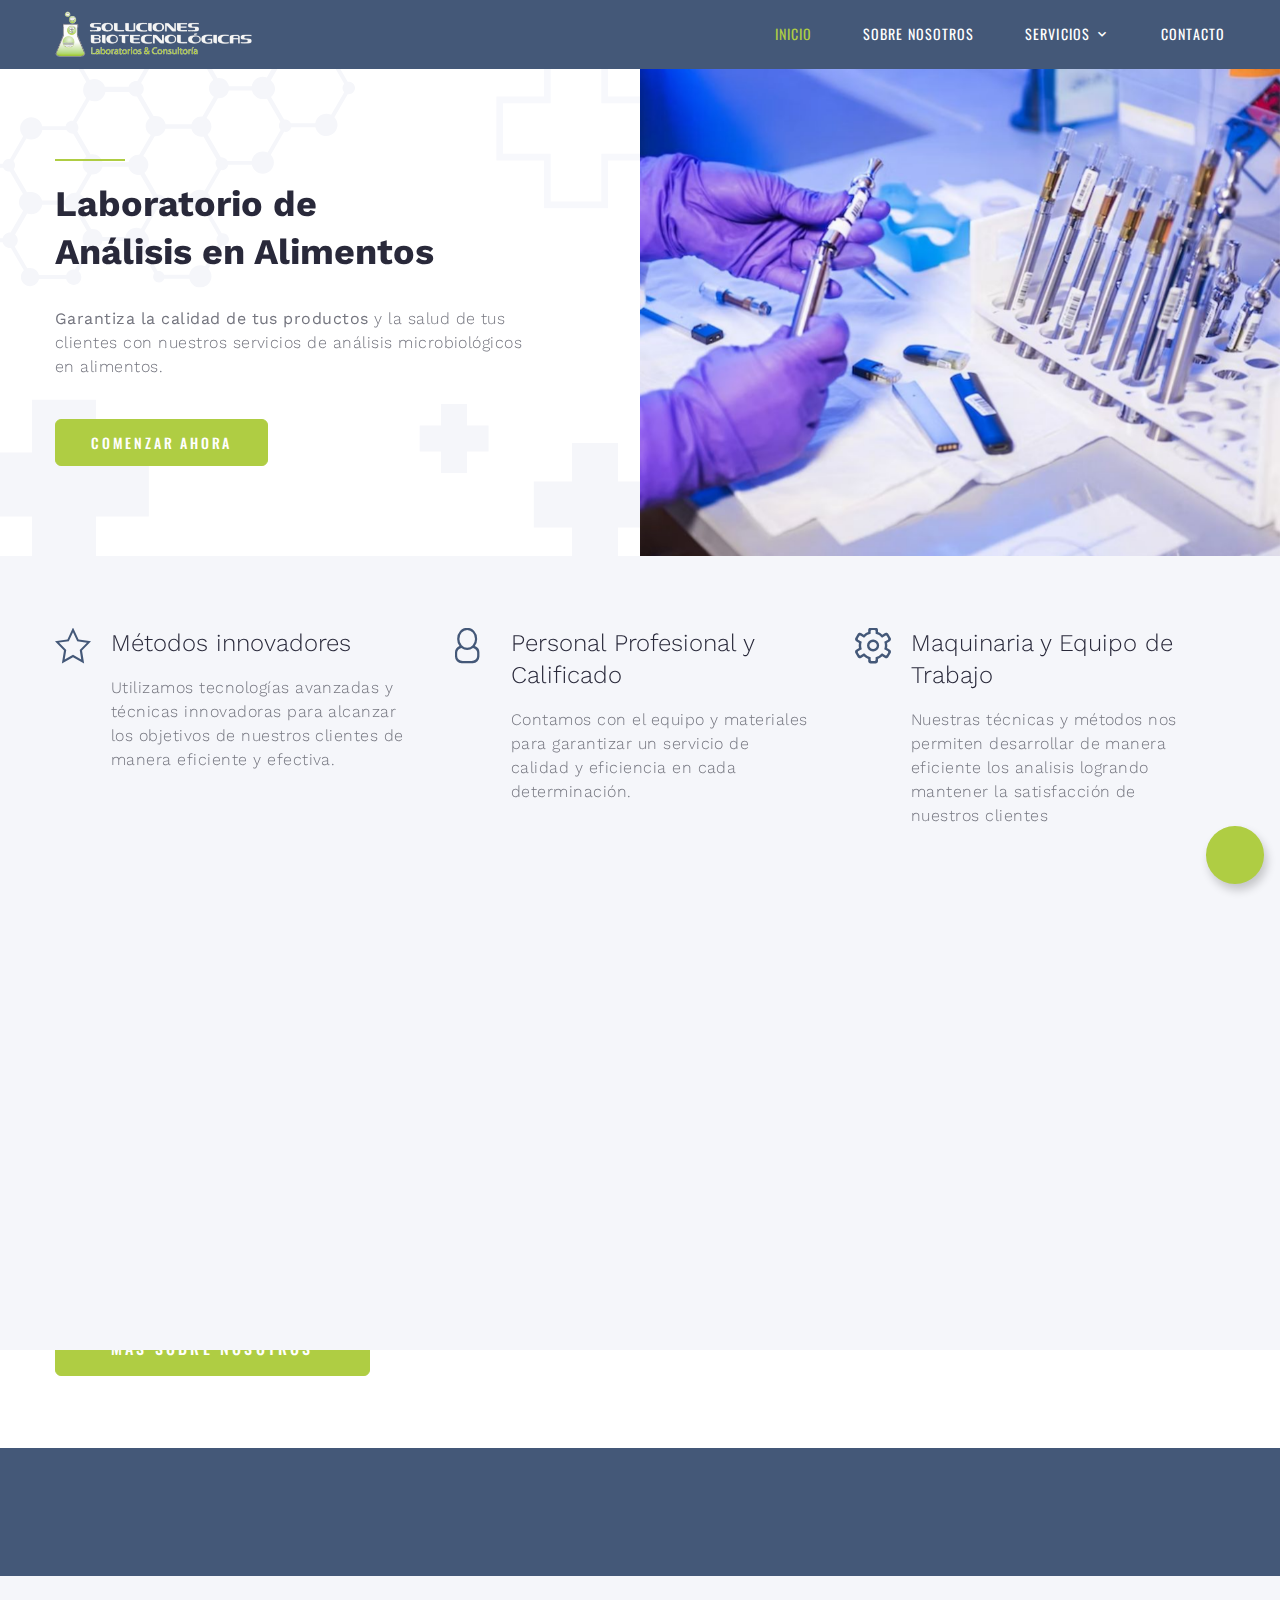
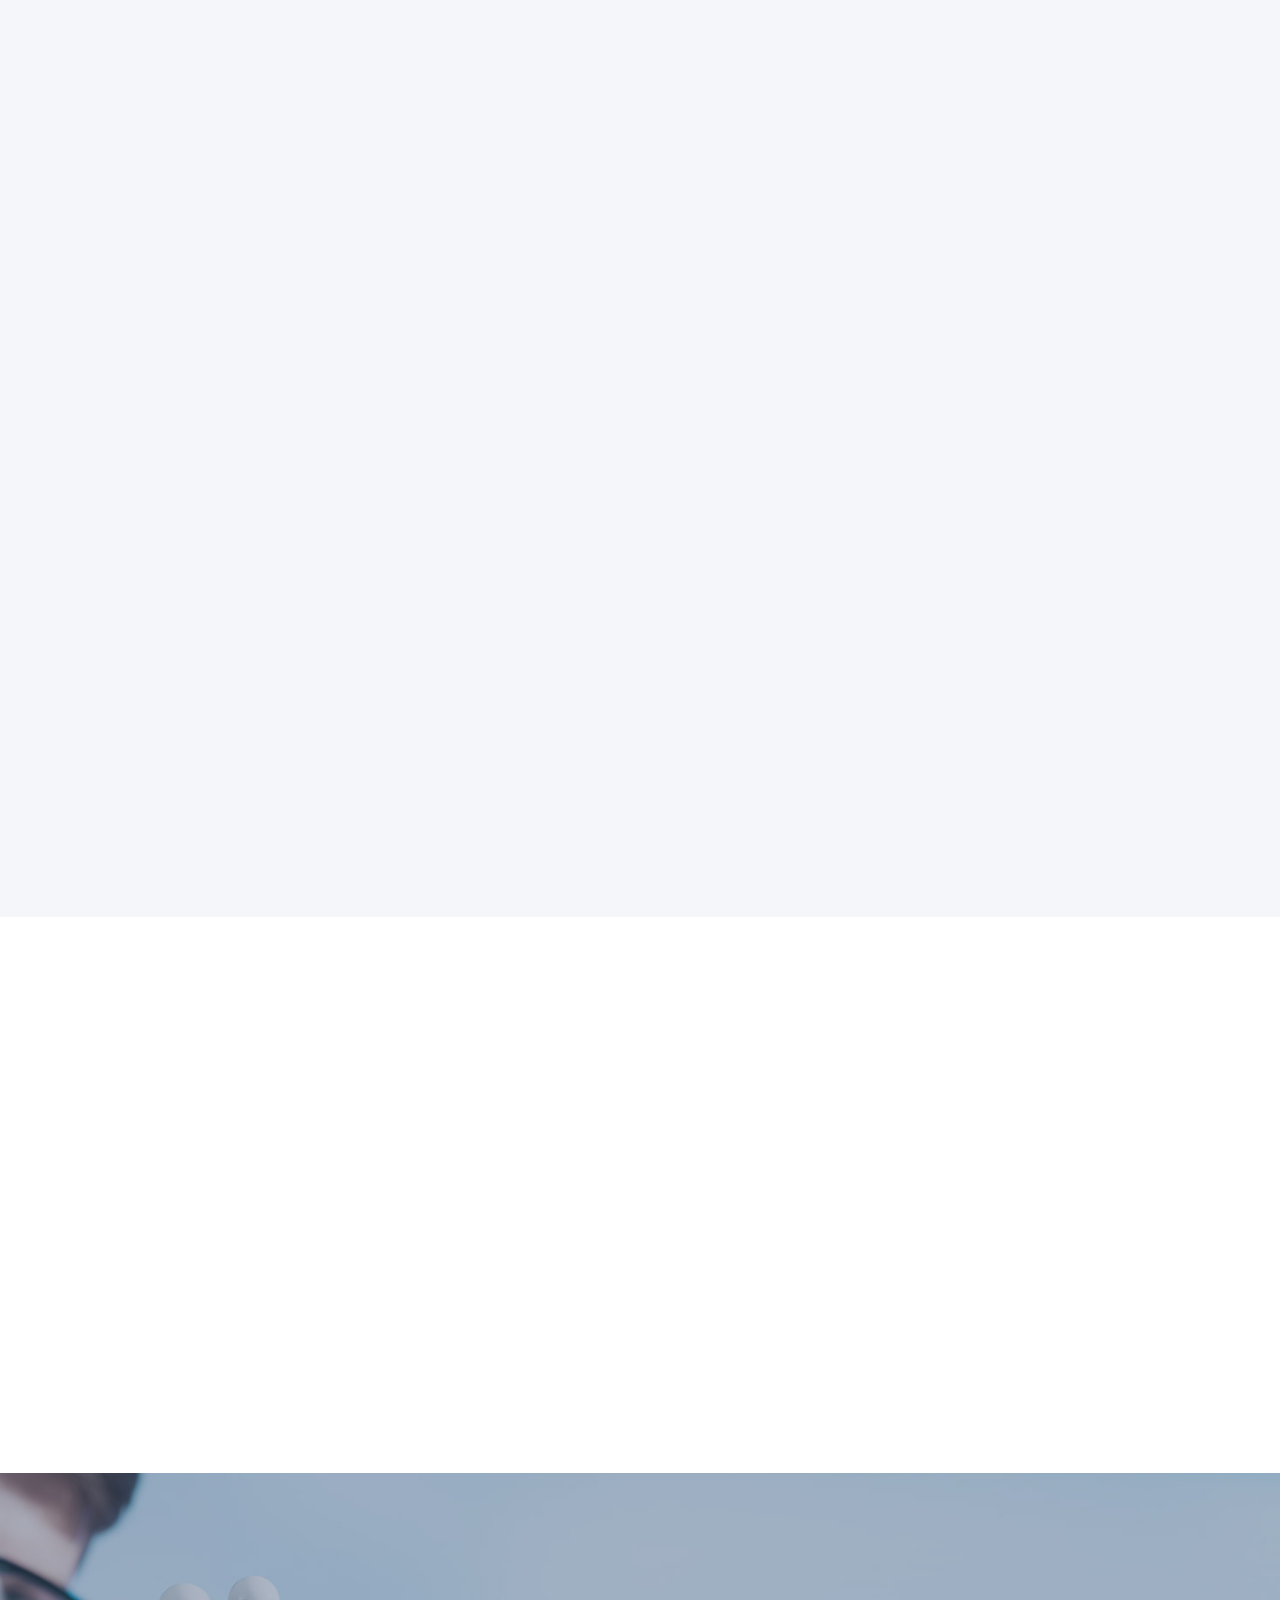
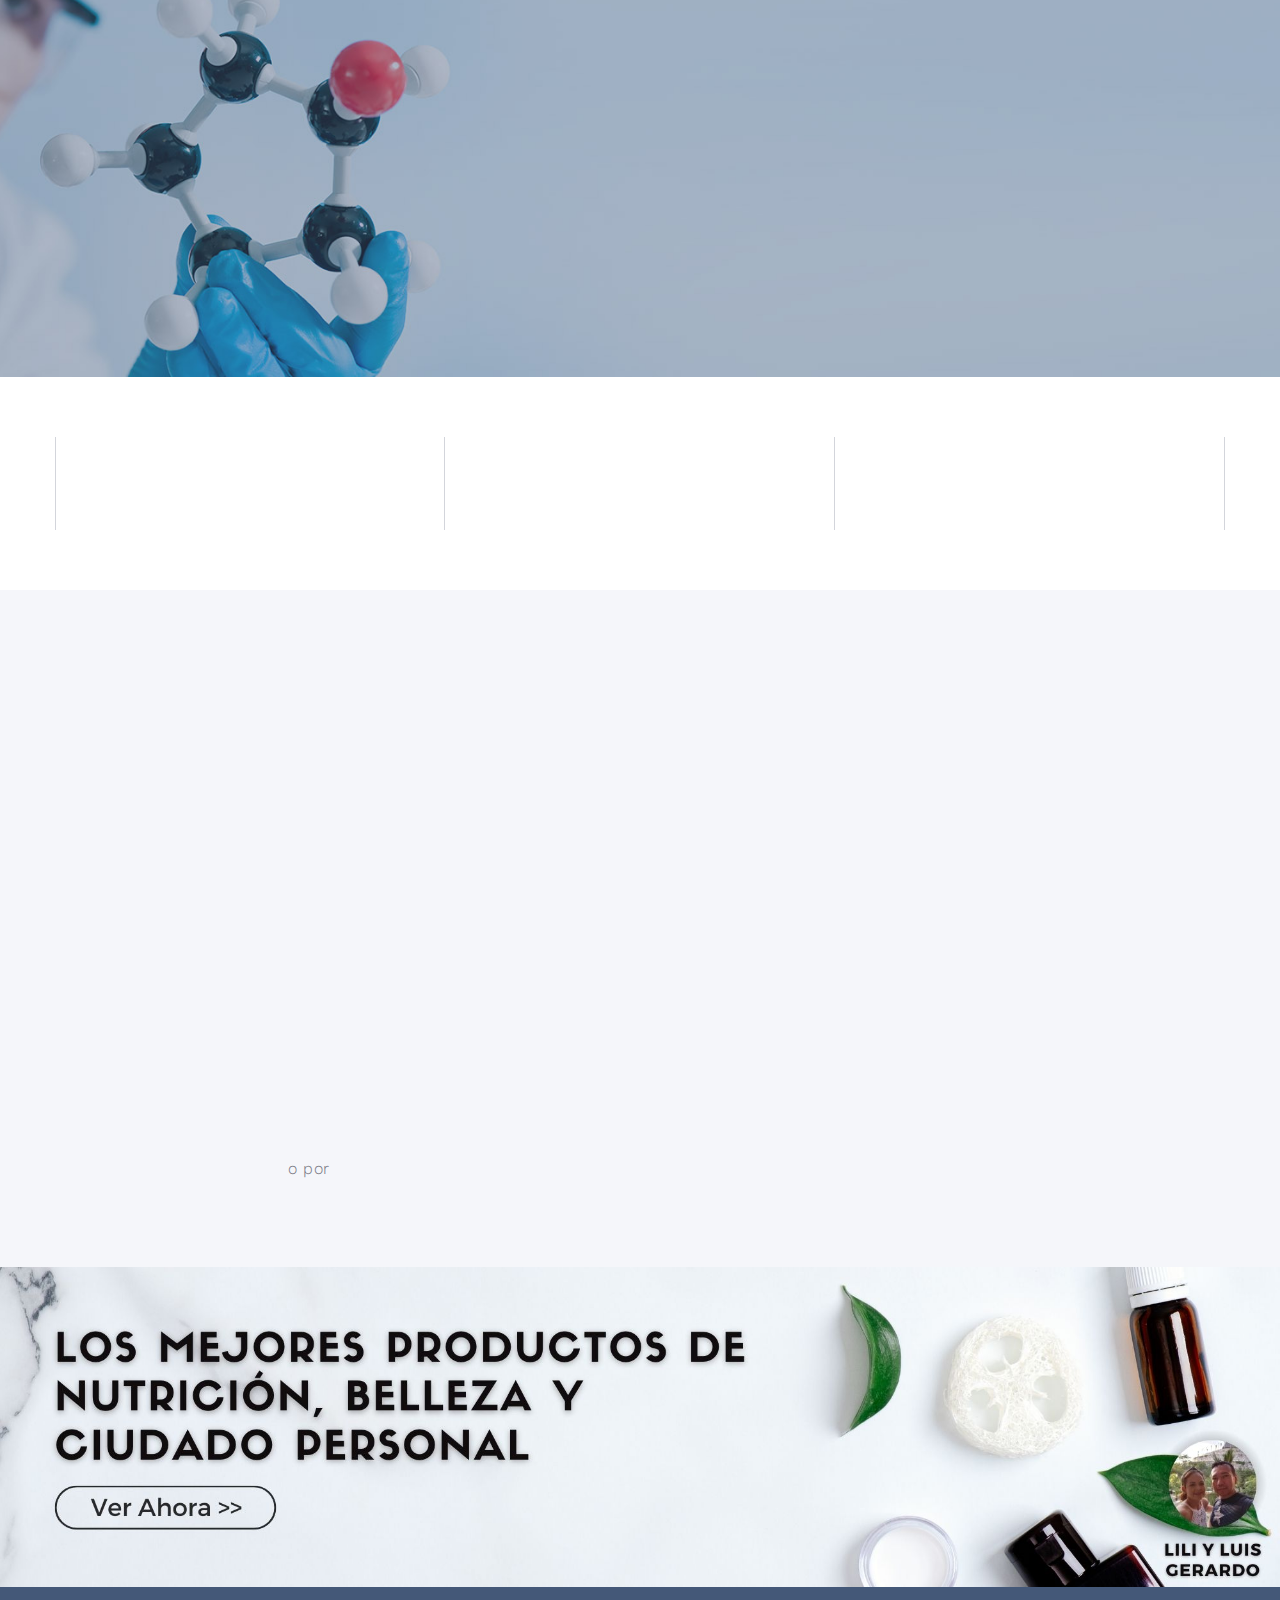
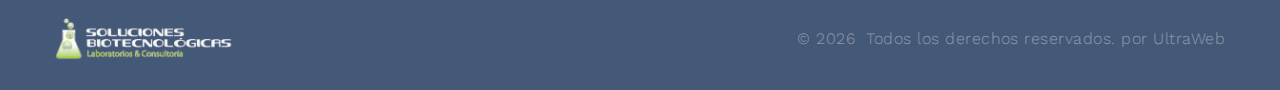
==== commit 85fcba2d: "Update index.html" ====
--- a/index.html
+++ b/index.html
@@ -373,7 +373,7 @@
             </div>
             <div class="layout-bordered-item wow-outer">
               <div class="layout-bordered-item-inner wow slideInUp">
-                <div class="icon icon-lg mdi mdi-map-marker text-primary"></div><a class="link-default" href="https://goo.gl/maps/wr9D15Wt1BBuxGVx5">C. Valle de Asturias 5025, Valle Alto, 80050 Sin.</a>
+                <div class="icon icon-lg mdi mdi-map-marker text-primary"></div><a class="link-default" href="https://goo.gl/maps/wr9D15Wt1BBuxGVx5">Terni 3237, 80050 Culiacán Rosales, Sinaloa.</a>
               </div>
             </div>
           </div>
--- a/css/style.css
+++ b/css/style.css
@@ -14208,3 +14208,18 @@
 	padding: 0px !important;
     margin: 0px !important;
 }
+
+
+
+.tel {
+	display: none;
+}
+
+@media (max-width: 767.98px) {
+	.tel {
+		display: flex;
+	}
+	.pc {
+		display: none;
+	}
+}
